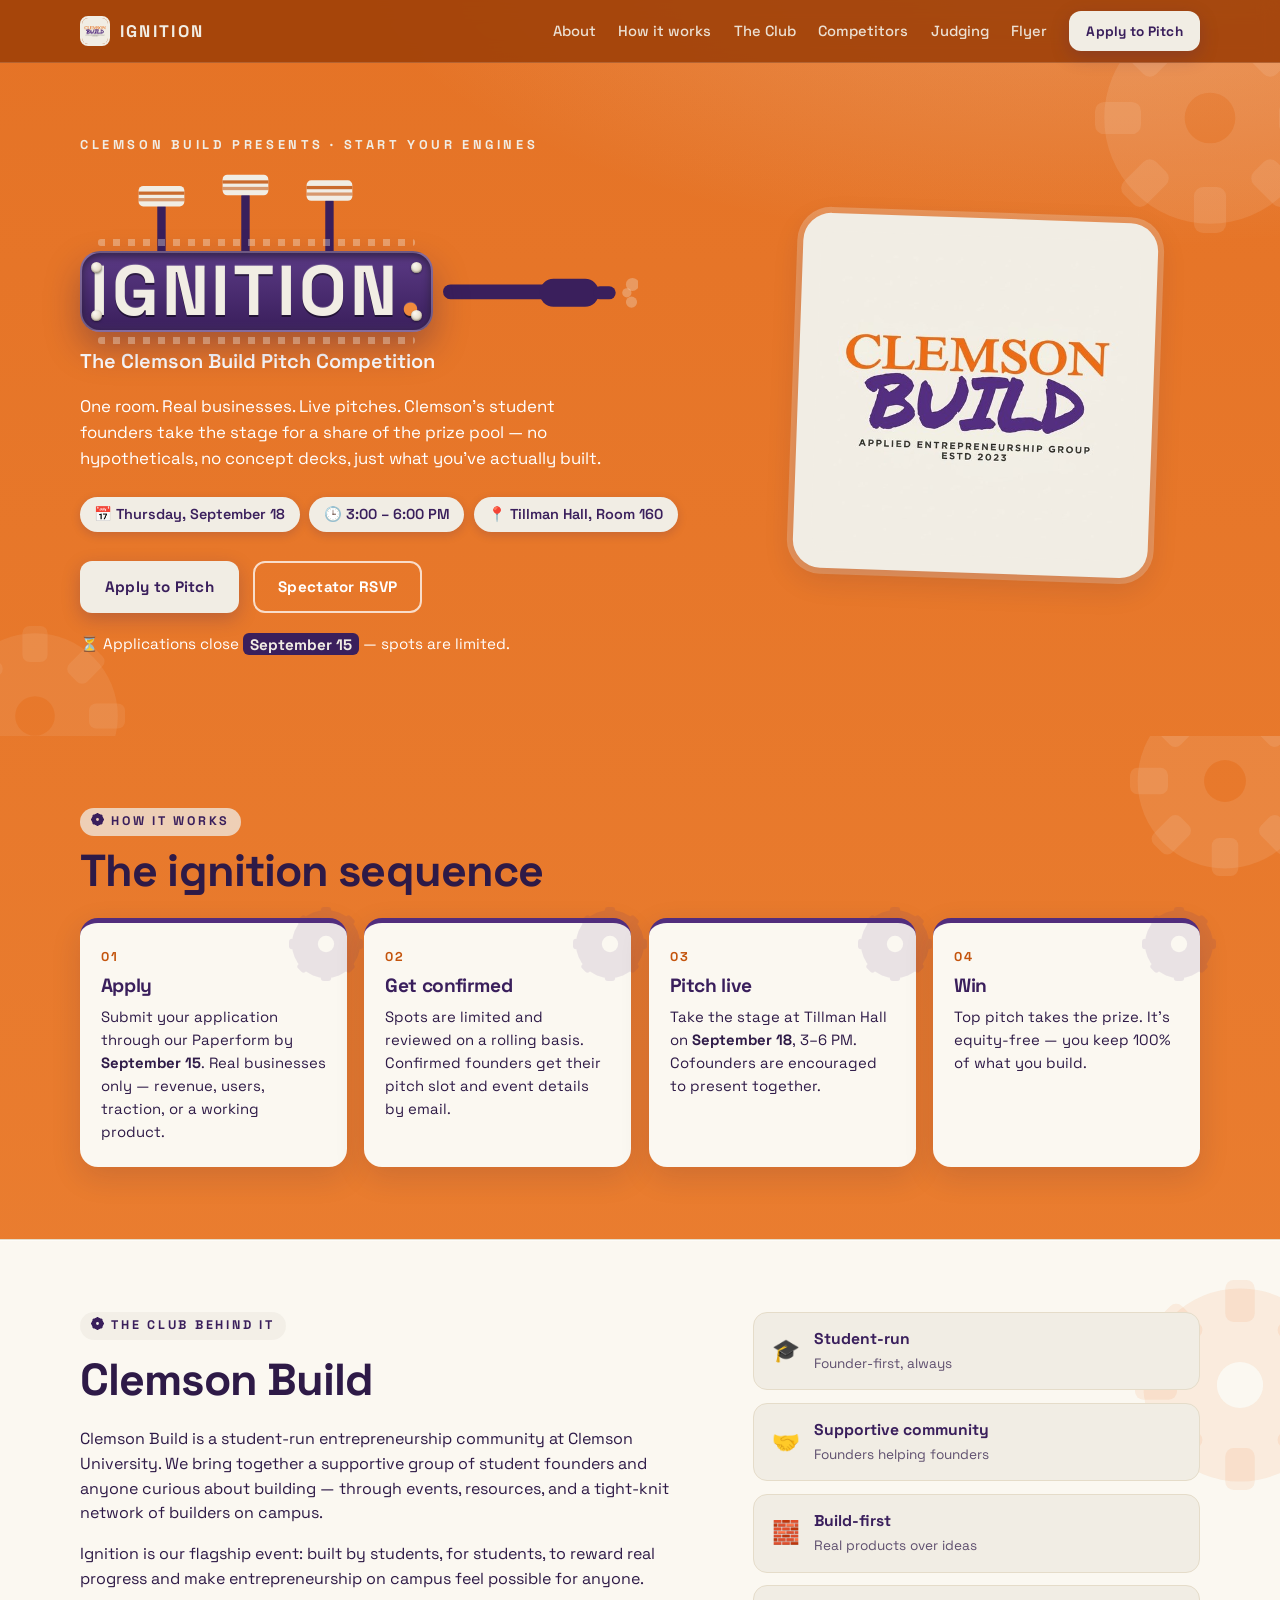
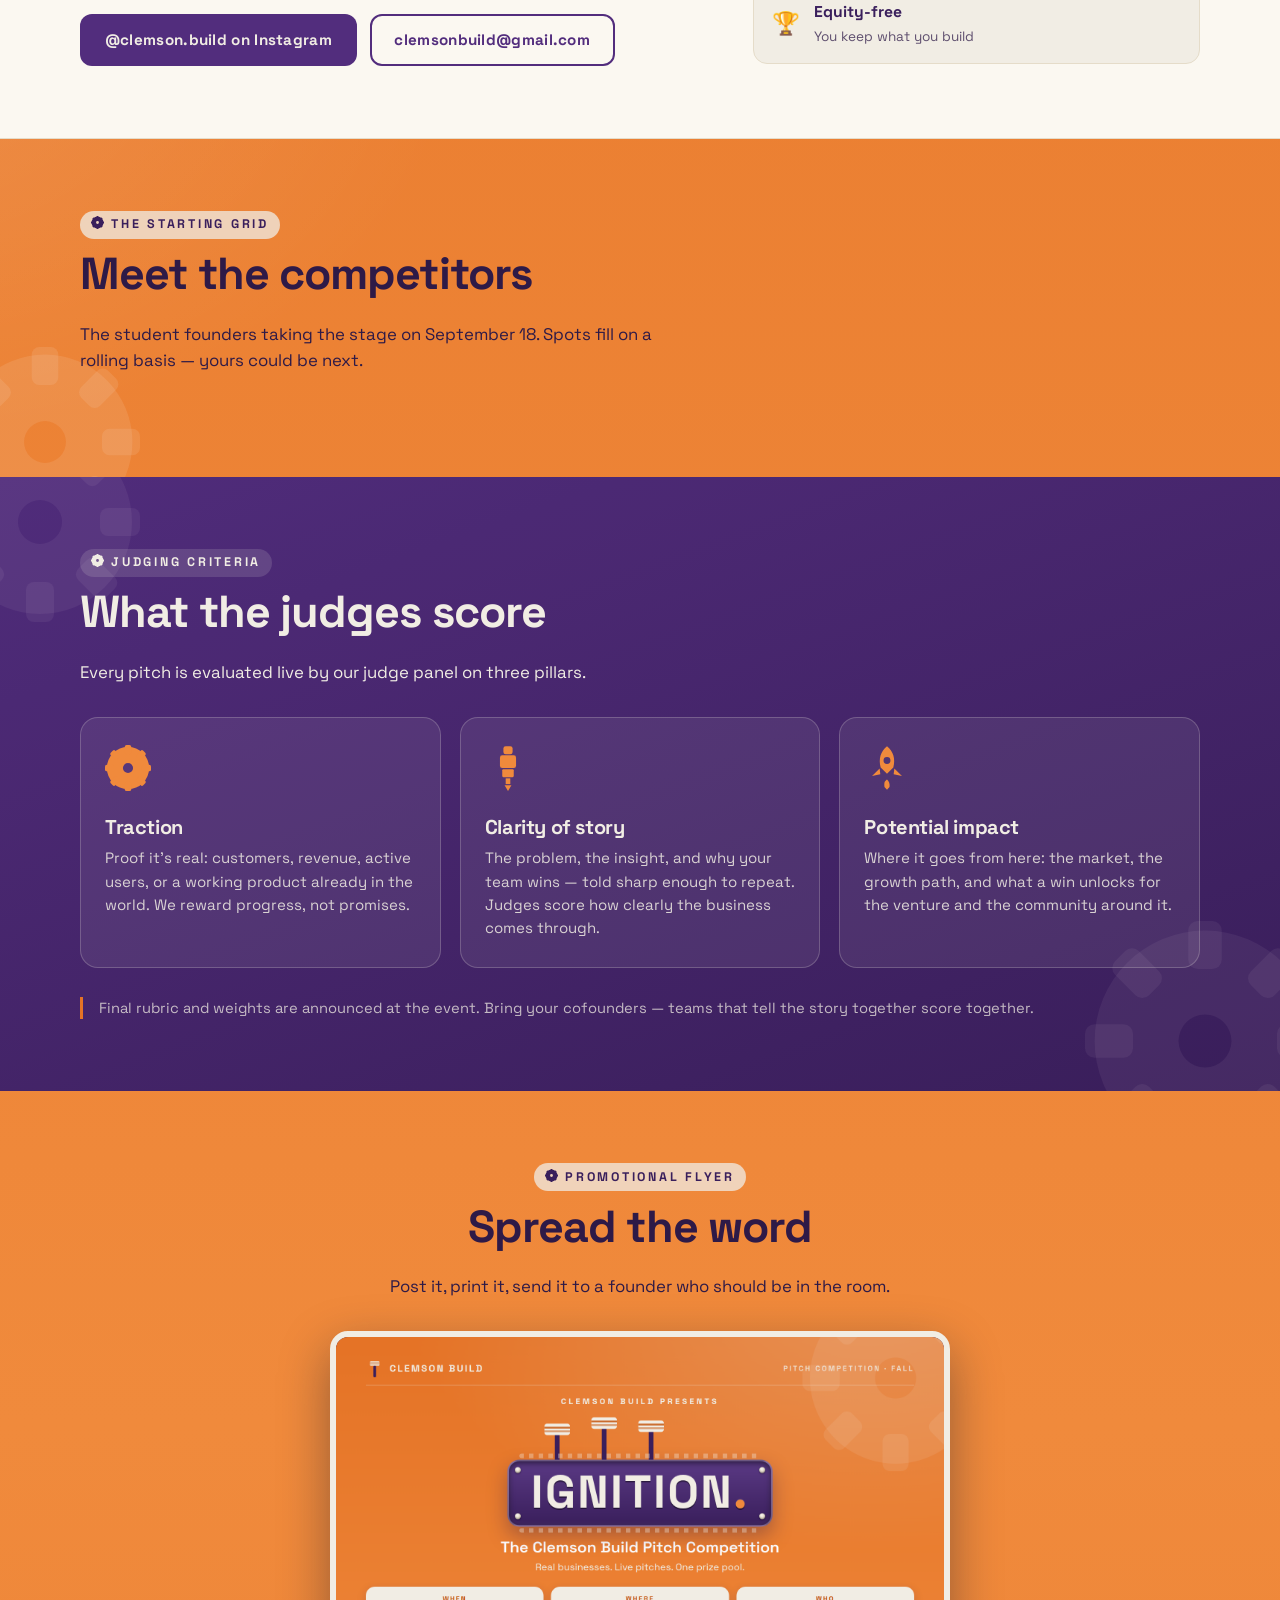
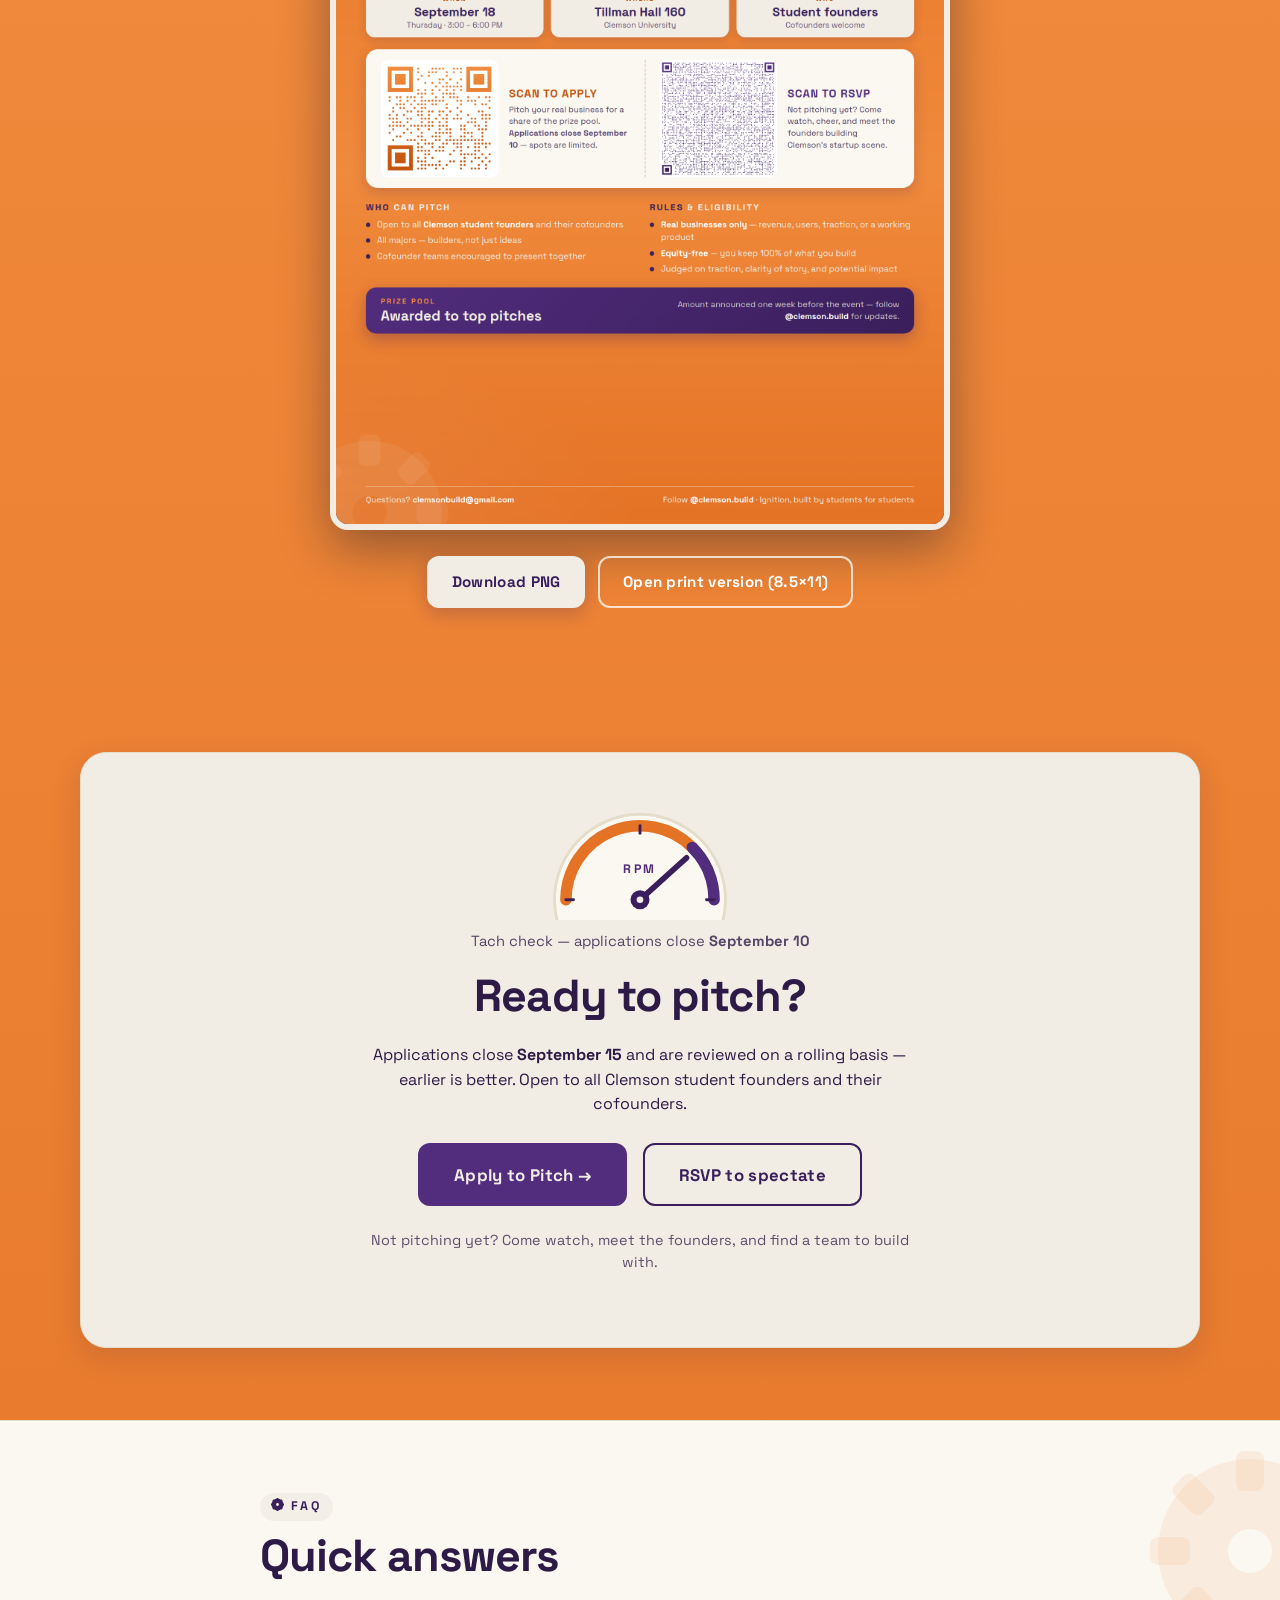
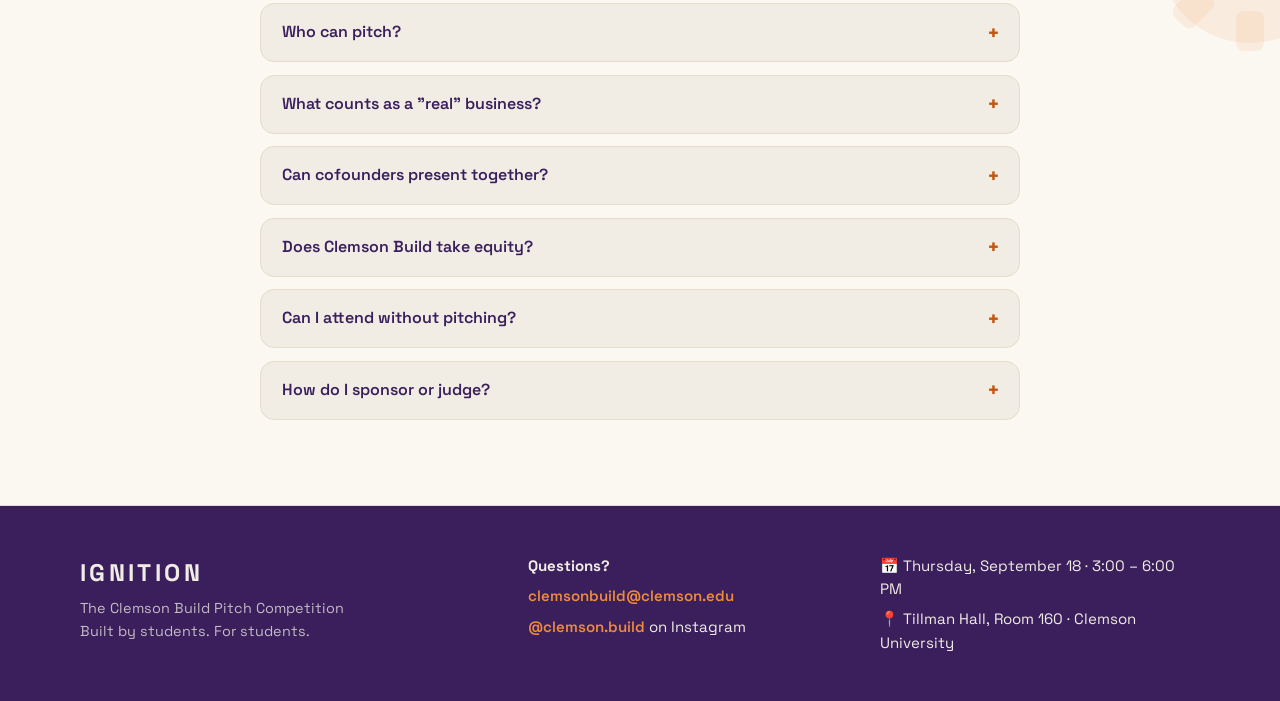
==== index.html @ 810cb6a9 "Remake flyer in Ignition theme with apply/RSVP QR codes flyer.html rebuilt: orange background with f" ====
<!DOCTYPE html>
<html lang="en">

	<head>
		<meta charset="UTF-8" />
		<meta name="viewport" content="width=device-width, initial-scale=1.0" />
		<title>Ignition — Clemson Build Pitch Competition</title>
		<meta name="description"
			content="Ignition is Clemson Build's live pitch competition. Real businesses, real founders, one room. Apply to pitch or RSVP to spectate." />
		<link rel="icon" type="image/png" href="assets/favicon.png" />
		<link rel="preconnect" href="https://fonts.googleapis.com" />
		<link rel="preconnect" href="https://fonts.gstatic.com" crossorigin />
		<link href="https://fonts.googleapis.com/css2?family=Space+Grotesk:wght@400;500;600;700&display=swap"
			rel="stylesheet" />
		<link rel="stylesheet" href="styles.css" />
	</head>

	<body>

<!-- ============ SVG symbol library (engine icons) ============ -->
<svg width="0" height="0" style="position:absolute" aria-hidden="true" focusable="false">
  <defs>
    <symbol id="gear" viewBox="0 0 100 100">
      <path fill="currentColor" fill-rule="nonzero" d="M50 4 A46 46 0 1 1 50 96 A46 46 0 1 1 50 4 Z M50 39 A11 11 0 1 0 50 61 A11 11 0 1 0 50 39 Z"/>
      <g fill="currentColor">
        <rect x="43" y="0" width="14" height="20" rx="4"/>
        <rect x="43" y="0" width="14" height="20" rx="4" transform="rotate(45 50 50)"/>
        <rect x="43" y="0" width="14" height="20" rx="4" transform="rotate(90 50 50)"/>
        <rect x="43" y="0" width="14" height="20" rx="4" transform="rotate(135 50 50)"/>
        <rect x="43" y="0" width="14" height="20" rx="4" transform="rotate(180 50 50)"/>
        <rect x="43" y="0" width="14" height="20" rx="4" transform="rotate(225 50 50)"/>
        <rect x="43" y="0" width="14" height="20" rx="4" transform="rotate(270 50 50)"/>
        <rect x="43" y="0" width="14" height="20" rx="4" transform="rotate(315 50 50)"/>
      </g>
    </symbol>
    <symbol id="spark" viewBox="0 0 40 40">
      <g fill="currentColor">
        <rect x="16" y="1" width="8" height="7" rx="2"/>
        <rect x="13" y="9" width="14" height="11" rx="2"/>
        <rect x="15" y="21" width="10" height="7" rx="1"/>
        <rect x="18" y="29" width="4" height="5"/>
        <path d="M17 35h6l-3 5z"/>
      </g>
    </symbol>
    <symbol id="rocket" viewBox="0 0 40 40">
      <path fill="currentColor" fill-rule="evenodd" d="M20 1c5.5 4.5 7.5 11 5.5 18.5L20 25l-5.5-5.5C12.5 12 14.5 5.5 20 1z M20 10.5a3 3 0 1 0 0 6 3 3 0 1 0 0-6z"/>
      <path fill="currentColor" d="M13.6 20.5 7 27l7.2-1.6zM26.4 20.5 33 27l-7.2-1.6z"/>
      <path fill="currentColor" d="M20 30c1.8 1.6 2.6 4 2.2 6.5L20 39l-2.2-2.5C17.4 31.6 18.2 31.6 20 30z"/>
    </symbol>
  </defs>
</svg>

		<!-- ================= HEADER / NAV ================= -->
		<header class="site-header">
			<nav class="nav container">
				<a class="brand" href="#top">
					<img src="assets/favicon.png" alt="" class="brand-mark" />
					<span>IGNITION</span>
				</a>
				<button class="nav-toggle" id="navToggle" aria-label="Toggle menu" aria-expanded="false">
					<span></span><span></span><span></span>
				</button>
				<ul class="nav-links" id="navLinks">
					<li><a href="#about">About</a></li>
					<li><a href="#how">How it works</a></li>
					<li><a href="#club">The Club</a></li>
					<li><a href="#competitors">Competitors</a></li>
					<li><a href="#judging">Judging</a></li>
					<li><a href="#flyer">Flyer</a></li>
					<li><a class="btn btn-primary btn-sm" data-apply href="https://zs7crkyp.paperform.co/">Apply to
							Pitch</a></li>
				</ul>
			</nav>
		</header>

		<main id="top">

			<!-- ================= HERO ================= -->
			<section class="hero">
				<div class="deco" aria-hidden="true">
  <svg class="gear g1" viewBox="0 0 100 100" aria-hidden="true" focusable="false"><use href="#gear"/></svg>
  <svg class="gear g2" viewBox="0 0 100 100" aria-hidden="true" focusable="false"><use href="#gear"/></svg>
</div>
				<div class="container hero-grid">
					<div class="hero-copy">
						<p class="eyebrow">Clemson Build presents · Start your engines</p>
<div class="engine-lockup">
  <svg class="pistons" viewBox="0 0 300 92" aria-hidden="true" focusable="false">
  <g><rect class="rod" x="56" y="36" width="9" height="56" rx="3"/><rect class="head" x="36" y="16" width="49" height="22" rx="5"/><rect class="ring" x="36" y="22" width="49" height="3.5"/><rect class="ring r2" x="36" y="29" width="49" height="3.5"/></g>
  <g><rect class="rod" x="146" y="24" width="9" height="68" rx="3"/><rect class="head" x="126" y="4" width="49" height="22" rx="5"/><rect class="ring" x="126" y="10" width="49" height="3.5"/><rect class="ring r2" x="126" y="17" width="49" height="3.5"/></g>
  <g><rect class="rod" x="236" y="30" width="9" height="62" rx="3"/><rect class="head" x="216" y="10" width="49" height="22" rx="5"/><rect class="ring" x="216" y="16" width="49" height="3.5"/><rect class="ring r2" x="216" y="23" width="49" height="3.5"/></g>
</svg>
  <div class="engine-plate">
    <span class="bolt b1"></span><span class="bolt b2"></span><span class="bolt b3"></span><span class="bolt b4"></span>
    <h1>IGNITION<span class="dot">.</span></h1>
  </div>
  <svg class="exhaust" viewBox="0 0 210 64" aria-hidden="true" focusable="false">
  <rect class="pipe" x="0" y="22" width="118" height="16" rx="8"/>
  <rect class="pipe" x="104" y="16" width="64" height="30" rx="15"/>
  <rect class="pipe" x="162" y="24" width="24" height="14" rx="7"/>
  <circle class="puff p1" cx="198" cy="31" r="5"/>
  <circle class="puff p2" cx="204" cy="22" r="7"/>
  <circle class="puff p3" cx="203" cy="41" r="6"/>
</svg>
</div>
						<p class="hero-tag">The Clemson Build Pitch Competition</p>
						<p class="hero-sub">
							One room. Real businesses. Live pitches. Clemson's student founders
							take the stage for a share of the prize pool — no hypotheticals, no
							concept decks, just what you've actually built.
						</p>
						<div class="hero-meta">
							<span class="chip">📅 Thursday, September 18</span>
							<span class="chip">🕒 3:00 – 6:00 PM</span>
							<span class="chip">📍 Tillman Hall, Room 160</span>
						</div>
						<div class="hero-ctas">
							<a class="btn btn-primary" data-apply href="https://zs7crkyp.paperform.co/">Apply to
								Pitch</a>
							<a class="btn btn-ghost" data-rsvp href="https://zs7crkyp.paperform.co/">Spectator RSVP</a>
						</div>
						<p class="hero-deadline">⏳ Applications close <strong>September 15</strong> — spots are limited.
						</p>
					</div>
					<div class="hero-art">
						<div class="logo-card">
							<img src="assets/logo-web.jpg" alt="Ignition — Clemson Build Pitch Competition logo" />
						</div>
					</div>
				</div>
			</section>

			<!-- ================= HOW IT WORKS ================= -->
			<section class="section" id="how">
				<div class="deco" aria-hidden="true">
				  <svg class="gear g1" viewBox="0 0 100 100" aria-hidden="true" focusable="false"><use href="#gear"/></svg>
				</div>
				<div class="container">
					<p class="section-eyebrow"><svg class="eg" viewBox="0 0 100 100" aria-hidden="true" focusable="false"><use href="#gear"/></svg>How it works</p>
					<h2>The ignition sequence</h2>
					<div class="steps">
						<article class="step-card">
							<svg class="step-gear" viewBox="0 0 100 100" aria-hidden="true" focusable="false"><use href="#gear"/></svg>
							<div class="step-num">01</div>
							<h3>Apply</h3>
							<p>Submit your application through our Paperform by <strong>September 15</strong>. Real
								businesses only — revenue, users, traction, or a working product.</p>
						</article>
						<article class="step-card">
							<svg class="step-gear" viewBox="0 0 100 100" aria-hidden="true" focusable="false"><use href="#gear"/></svg>
							<div class="step-num">02</div>
							<h3>Get confirmed</h3>
							<p>Spots are limited and reviewed on a rolling basis. Confirmed founders get their pitch
								slot and event details by email.</p>
						</article>
						<article class="step-card">
							<svg class="step-gear" viewBox="0 0 100 100" aria-hidden="true" focusable="false"><use href="#gear"/></svg>
							<div class="step-num">03</div>
							<h3>Pitch live</h3>
							<p>Take the stage at Tillman Hall on <strong>September 18</strong>, 3–6 PM. Cofounders are
								encouraged to present together.</p>
						</article>
						<article class="step-card">
							<svg class="step-gear" viewBox="0 0 100 100" aria-hidden="true" focusable="false"><use href="#gear"/></svg>
							<div class="step-num">04</div>
							<h3>Win</h3>
							<p>Top pitch takes the prize. It's equity-free — you keep 100% of what you
								build.</p>
						</article>
					</div>
				</div>
			</section>

			<!-- ================= ABOUT THE CLUB ================= -->
			<section class="section section-card" id="club">
				<div class="deco" aria-hidden="true">
				  <svg class="gear g1" viewBox="0 0 100 100" aria-hidden="true" focusable="false"><use href="#gear"/></svg>
				</div>
				<div class="container club-grid">
					<div>
						<p class="section-eyebrow"><svg class="eg" viewBox="0 0 100 100" aria-hidden="true" focusable="false"><use href="#gear"/></svg>The club behind it</p>
						<h2>Clemson Build</h2>
						<p>
							Clemson Build is a student-run entrepreneurship community at Clemson
							University. We bring together a supportive group of student founders
							and anyone curious about building — through events, resources, and a
							tight-knit network of builders on campus.
						</p>
						<p>
							Ignition is our flagship event: built by students, for students, to
							reward real progress and make entrepreneurship on campus feel
							possible for anyone.
						</p>
						<div class="club-links">
							<a class="btn btn-dark" href="https://instagram.com/clemson.build" target="_blank"
								rel="noopener">@clemson.build on Instagram</a>
							<a class="btn btn-outline" href="mailto:clemsonbuild@gmail.com">clemsonbuild@gmail.com</a>
						</div>
					</div>
					<aside class="club-facts">
						<div class="fact"><span>🎓</span>
							<div><strong>Student-run</strong><span>Founder-first, always</span></div>
						</div>
						<div class="fact"><span>🤝</span>
							<div><strong>Supportive community</strong><span>Founders helping founders</span></div>
						</div>
						<div class="fact"><span>🧱</span>
							<div><strong>Build-first</strong><span>Real products over ideas</span></div>
						</div>
						<div class="fact"><span>🏆</span>
							<div><strong>Equity-free</strong><span>You keep what you build</span></div>
						</div>
					</aside>
				</div>
			</section>

			<!-- ================= COMPETITORS ================= -->
			<section class="section" id="competitors">
				<div class="deco" aria-hidden="true">
				  <svg class="gear g1" viewBox="0 0 100 100" aria-hidden="true" focusable="false"><use href="#gear"/></svg>
				</div>
				<div class="container">
					<p class="section-eyebrow"><svg class="eg" viewBox="0 0 100 100" aria-hidden="true" focusable="false"><use href="#gear"/></svg>The starting grid</p>
					<h2>Meet the competitors</h2>
					<p class="section-sub">The student founders taking the stage on September 18. Spots fill on a
						rolling basis — yours could be next.</p>
					<!-- Cards are rendered from the COMPETITORS array in script.js -->
					<div class="team-grid" id="teamGrid" aria-live="polite"></div>
				</div>
			</section>

			<!-- ================= JUDGING ================= -->
			<section class="section section-dark" id="judging">
				<div class="deco" aria-hidden="true">
				  <svg class="gear g1" viewBox="0 0 100 100" aria-hidden="true" focusable="false"><use href="#gear"/></svg>
				  <svg class="gear g2" viewBox="0 0 100 100" aria-hidden="true" focusable="false"><use href="#gear"/></svg>
				</div>
				<div class="container">
					<p class="section-eyebrow light"><svg class="eg" viewBox="0 0 100 100" aria-hidden="true" focusable="false"><use href="#gear"/></svg>Judging criteria</p>
					<h2>What the judges score</h2>
					<p class="section-sub light">Every pitch is evaluated live by our judge panel on three pillars.</p>
					<div class="criteria">
						<article class="criterion">
							<div class="crit-icon"><svg class="crit-svg spin-slow" viewBox="0 0 100 100" aria-hidden="true" focusable="false"><use href="#gear"/></svg></div>
							<h3>Traction</h3>
							<p>Proof it's real: customers, revenue, active users, or a working product already in the
								world. We reward progress, not promises.</p>
						</article>
						<article class="criterion">
							<div class="crit-icon"><svg class="crit-svg" viewBox="0 0 40 40" aria-hidden="true" focusable="false"><use href="#spark"/></svg></div>
							<h3>Clarity of story</h3>
							<p>The problem, the insight, and why your team wins — told sharp enough to repeat. Judges
								score how clearly the business comes through.</p>
						</article>
						<article class="criterion">
							<div class="crit-icon"><svg class="crit-svg" viewBox="0 0 40 40" aria-hidden="true" focusable="false"><use href="#rocket"/></svg></div>
							<h3>Potential impact</h3>
							<p>Where it goes from here: the market, the growth path, and what a win unlocks for the
								venture and the community around it.</p>
						</article>
					</div>
					<p class="criteria-note">Final rubric and weights are announced at the event. Bring your cofounders
						— teams that tell the story together score together.</p>
				</div>
			</section>

			<!-- ================= FLYER ================= -->
			<section class="section" id="flyer">
				<div class="container flyer-wrap">
					<p class="section-eyebrow"><svg class="eg" viewBox="0 0 100 100" aria-hidden="true" focusable="false"><use href="#gear"/></svg>Promotional flyer</p>
					<h2>Spread the word</h2>
					<p class="section-sub">Post it, print it, send it to a founder who should be in the room.</p>
					<div class="flyer-frame">
						<img src="flyer/flyer-print.png" alt="Ignition flyer — Clemson Build Pitch Competition, with application and RSVP QR codes" loading="lazy" />
					</div>
					<div class="flyer-actions">
						<a class="btn btn-primary" href="flyer/flyer-print.png" download="ignition-pitch-competition-flyer.png">Download PNG</a>
						<a class="btn btn-ghost" href="flyer/flyer.html" target="_blank" rel="noopener">Open print
							version (8.5×11)</a>
					</div>
				</div>
			</section>

			<!-- ================= APPLY ================= -->
			<section class="section" id="apply">
				<div class="container">
					<div class="apply-card">
						<svg class="gauge" viewBox="0 0 200 126" role="img" aria-label="Tachometer reading high — applications close September 10">
						  <circle class="g-face" cx="100" cy="104" r="90"/>
						  <path class="g-track" d="M22 104 A78 78 0 0 1 178 104"/>
						  <path class="g-arc" d="M22 104 A78 78 0 0 1 155 48.8"/>
						  <path class="g-hot" d="M155 48.8 A78 78 0 0 1 178 104"/>
						  <line class="g-tick" x1="30" y1="104" x2="22" y2="104"/>
						  <line class="g-tick" x1="100" y1="34" x2="100" y2="26"/>
						  <line class="g-tick" x1="170" y1="104" x2="178" y2="104"/>
						  <text class="g-label" x="100" y="76">RPM</text>
						  <line class="g-needle" x1="100" y1="104" x2="149" y2="59.8"/>
						  <circle class="g-cap" cx="100" cy="104" r="10"/>
						  <circle class="g-cap-dot" cx="100" cy="104" r="3.5"/>
						</svg>
						<p class="gauge-caption">Tach check — applications close <strong>September 10</strong></p>
						<h2>Ready to pitch?</h2>
						<p>
							Applications close <strong>September 15</strong> and are reviewed on a
							rolling basis — earlier is better. Open to all Clemson student
							founders and their cofounders.
						</p>
						<div class="apply-ctas">
							<a class="btn btn-dark btn-lg" data-apply href="#top">Apply to Pitch →</a>
							<a class="btn btn-outline-dark btn-lg" data-rsvp href="#top">RSVP to spectate</a>
						</div>
						<p class="apply-note">Not pitching yet? Come watch, meet the founders, and find a team to build
							with.</p>
					</div>
				</div>
			</section>

			<!-- ================= FAQ ================= -->
			<section class="section section-card" id="faq">
				<div class="deco" aria-hidden="true">
				  <svg class="gear g1" viewBox="0 0 100 100" aria-hidden="true" focusable="false"><use href="#gear"/></svg>
				</div>
				<div class="container container-narrow">
					<p class="section-eyebrow"><svg class="eg" viewBox="0 0 100 100" aria-hidden="true" focusable="false"><use href="#gear"/></svg>FAQ</p>
					<h2>Quick answers</h2>
					<details>
						<summary>Who can pitch?</summary>
						<p>Any currently enrolled Clemson University student founder and their cofounders. All majors
							welcome — builders, not just ideas.</p>
					</details>
					<details>
						<summary>What counts as a "real" business?</summary>
						<p>A venture with demonstrable traction — customers, revenue, a working product, or an active
							user base. Concept-only ideas and hypothetical ventures aren't eligible.</p>
					</details>
					<details>
						<summary>Can cofounders present together?</summary>
						<p>Yes — cofounder teams are strongly encouraged to pitch together.</p>
					</details>
					<details>
						<summary>Does Clemson Build take equity?</summary>
						<p>No. The competition is equity-free. You keep 100% of what you build.</p>
					</details>
					<details>
						<summary>Can I attend without pitching?</summary>
						<p>Absolutely. Spectators are welcome — RSVP to reserve a seat, watch the pitches, and meet the
							founders shaping Clemson's startup scene.</p>
					</details>
					<details>
						<summary>How do I sponsor or judge?</summary>
						<p>Email <a href="mailto:clemsonbuild@clemson.edu">clemsonbuild@clemson.edu</a> — we'd love to
							talk.
						</p>
					</details>
				</div>
			</section>

		</main>

		<!-- ================= FOOTER ================= -->
		<footer class="site-footer">
			<div class="container footer-grid">
				<div>
					<p class="footer-brand">IGNITION<span class="dot">.</span></p>
					<p class="footer-sub">The Clemson Build Pitch Competition<br />Built by students. For students.</p>
				</div>
				<div class="footer-contact">
					<p><strong>Questions?</strong></p>
					<p><a href="mailto:clemsonbuild@clemson.edu">clemsonbuild@clemson.edu</a></p>
					<p><a href="https://instagram.com/clemson.build" target="_blank" rel="noopener">@clemson.build</a>
						on Instagram</p>
				</div>
				<div class="footer-when">
					<p>📅 Thursday, September 18 · 3:00 – 6:00 PM</p>
					<p>📍 Tillman Hall, Room 160 · Clemson University</p>
				</div>
			</div>
		</footer>

		<script src="script.js"></script>
	</body>
</html>
---- styles.css ----
/* ============================================================
   IGNITION — Clemson Build Pitch Competition
   Palette drawn from buildlogo.jpeg:
   orange #E57326 (main bg) · beige #F1EDE4 (accent) · purple #522D7D (ink)
   ============================================================ */

:root {
  --orange:        #E57326;
  --orange-bright: #F08A3C;
  --orange-deep:   #C4550E;
  --orange-dark:   #9C3F07;
  --beige:         #F1EDE4;
  --cream:         #FBF8F1;
  --sand:          #E5DCC9;
  --purple:        #522D7D;
  --purple-deep:   #3A1F5C;
  --ink:           #2E1A47;
  --white:         #FFFFFF;

  --radius: 18px;
  --shadow: 0 10px 30px rgba(46, 26, 71, 0.14);
  --font: 'Space Grotesk', 'Helvetica Neue', Arial, sans-serif;
}

* { box-sizing: border-box; margin: 0; padding: 0; }
html { scroll-behavior: smooth; }

body {
  font-family: var(--font);
  color: var(--ink);
  background:
    radial-gradient(1100px 500px at 85% -100px, rgba(241, 237, 228, 0.28), transparent 70%),
    radial-gradient(900px 600px at -10% 30%, rgba(255, 255, 255, 0.10), transparent 65%),
    linear-gradient(180deg, var(--orange) 0%, var(--orange-bright) 55%, var(--orange) 100%);
  line-height: 1.55;
  -webkit-font-smoothing: antialiased;
}

img { max-width: 100%; display: block; }
a { color: inherit; }

.container { width: min(1120px, 92%); margin-inline: auto; }
.container-narrow { width: min(760px, 92%); }

h1, h2, h3 { line-height: 1.08; letter-spacing: -0.02em; }
h2 { font-size: clamp(1.9rem, 4vw, 2.8rem); margin-bottom: 0.5em; }

.section { padding: 4.5rem 0; }
.section-card {
  background: var(--cream);
  border-block: 1px solid var(--sand);
  box-shadow: inset 0 1px 0 rgba(255,255,255,0.6);
}
.section-dark {
  background: linear-gradient(160deg, var(--purple) 0%, var(--purple-deep) 100%);
  color: var(--beige);
  box-shadow: inset 0 0 0 100vmax rgba(0,0,0,0.02);
}

.section-eyebrow {
  text-transform: uppercase;
  letter-spacing: 0.22em;
  font-size: 0.78rem;
  font-weight: 700;
  color: var(--purple-deep);
  background: rgba(241, 237, 228, 0.75);
  display: inline-block;
  padding: 0.35em 0.9em;
  border-radius: 999px;
  margin-bottom: 0.9em;
}
.section-dark .section-eyebrow { background: rgba(241,237,228,0.14); color: var(--beige); }
.section-sub { max-width: 620px; font-size: 1.05rem; margin-bottom: 2rem; }
.section-dark .section-sub, .section-eyebrow.light { color: var(--beige); }

/* ---------------- Buttons ---------------- */
.btn {
  display: inline-block;
  font-family: var(--font);
  font-weight: 700;
  text-decoration: none;
  text-align: center;
  border-radius: 12px;
  padding: 0.8em 1.5em;
  font-size: 0.95rem;
  letter-spacing: 0.02em;
  transition: transform 0.15s ease, box-shadow 0.15s ease, background 0.15s ease;
  cursor: pointer;
  border: 2px solid transparent;
}
.btn:hover { transform: translateY(-2px); }
.btn-primary { background: var(--beige); color: var(--purple-deep); box-shadow: 0 6px 18px rgba(58,31,92,0.25); }
.btn-primary:hover { background: var(--white); }
.btn-ghost { border-color: rgba(255,255,255,0.75); color: var(--white); }
.btn-ghost:hover { background: rgba(255,255,255,0.12); }
.btn-dark { background: var(--purple); color: var(--beige); }
.btn-dark:hover { background: var(--purple-deep); }
.btn-outline { border-color: var(--purple); color: var(--purple); }
.btn-outline:hover { background: rgba(82,45,125,0.08); }
.btn-outline-dark { border-color: var(--purple-deep); color: var(--purple-deep); }
.btn-outline-dark:hover { background: rgba(82,45,125,0.08); }
.btn-sm { padding: 0.55em 1.1em; font-size: 0.85rem; }
.btn-lg { padding: 1em 2em; font-size: 1.05rem; }

/* ---------------- Header ---------------- */
.site-header {
  position: sticky;
  top: 0;
  z-index: 50;
  background: rgba(158, 63, 7, 0.88);
  backdrop-filter: blur(10px);
  border-bottom: 1px solid rgba(241, 237, 228, 0.18);
}
.nav { display: flex; align-items: center; justify-content: space-between; padding: 0.7rem 0; }
.brand {
  display: flex; align-items: center; gap: 0.6rem;
  color: var(--beige); font-weight: 700; letter-spacing: 0.14em;
  text-decoration: none; font-size: 1.05rem;
}
.brand-mark { width: 30px; height: 30px; border-radius: 8px; border: 2px solid var(--beige); }
.nav-links { display: flex; align-items: center; gap: 1.4rem; list-style: none; }
.nav-links a:not(.btn) {
  color: var(--beige); text-decoration: none; font-weight: 500; font-size: 0.92rem;
  opacity: 0.92;
}
.nav-links a:not(.btn):hover { opacity: 1; text-decoration: underline; text-underline-offset: 4px; }

.nav-toggle { display: none; background: none; border: 0; cursor: pointer; padding: 6px; }
.nav-toggle span { display: block; width: 24px; height: 2.5px; background: var(--beige); margin: 5px 0; border-radius: 2px; }

/* ---------------- Hero ---------------- */
.hero { padding: 4.5rem 0 5rem; }
.hero-grid {
  display: grid;
  grid-template-columns: 1.25fr 0.9fr;
  gap: 3rem;
  align-items: center;
}
.eyebrow {
  text-transform: uppercase; letter-spacing: 0.28em;
  font-size: 0.8rem; font-weight: 700; color: var(--beige);
  margin-bottom: 1rem;
}
.hero h1 {
  font-size: clamp(3.4rem, 9vw, 6.2rem);
  font-weight: 700;
  color: var(--beige);
  text-shadow: 0 3px 0 rgba(58, 31, 92, 0.18);
}
.dot { color: var(--purple-deep); }
.hero-tag {
  font-size: 1.25rem; font-weight: 600; color: var(--white);
  margin: 0.4rem 0 1rem;
}
.hero-sub { color: var(--white); max-width: 34rem; font-size: 1.05rem; }
.hero-meta { display: flex; flex-wrap: wrap; gap: 0.6rem; margin: 1.6rem 0 1.8rem; }
.chip {
  background: var(--beige);
  color: var(--purple-deep);
  font-weight: 600;
  font-size: 0.9rem;
  padding: 0.45em 1em;
  border-radius: 999px;
  box-shadow: 0 3px 10px rgba(58,31,92,0.18);
}
.hero-ctas { display: flex; flex-wrap: wrap; gap: 0.9rem; }
.hero-deadline { margin-top: 1.2rem; color: var(--white); font-size: 0.95rem; }
.hero-deadline strong { background: var(--purple-deep); color: var(--beige); padding: 0.1em 0.45em; border-radius: 6px; }

.hero-art { display: flex; justify-content: center; }
.logo-card {
  background: var(--beige);
  padding: 1.1rem;
  border-radius: 28px;
  box-shadow: var(--shadow), 0 0 0 6px rgba(241,237,228,0.25);
  transform: rotate(2deg);
  transition: transform 0.25s ease;
}
.logo-card:hover { transform: rotate(0deg) scale(1.02); }
.logo-card img { border-radius: 18px; width: min(320px, 60vw); height: auto; }

/* ---------------- How it works ---------------- */
.steps { display: grid; grid-template-columns: repeat(4, 1fr); gap: 1.1rem; }
.step-card {
  background: var(--cream);
  border-radius: var(--radius);
  padding: 1.5rem 1.3rem;
  box-shadow: var(--shadow);
  border-top: 5px solid var(--purple);
}
.step-num {
  font-size: 0.8rem; font-weight: 700; letter-spacing: 0.15em;
  color: var(--orange-deep);
  margin-bottom: 0.6rem;
}
.step-card h3 { font-size: 1.2rem; margin-bottom: 0.5rem; color: var(--purple-deep); }
.step-card p { font-size: 0.93rem; }

/* ---------------- Club ---------------- */
.club-grid { display: grid; grid-template-columns: 1.4fr 1fr; gap: 3rem; align-items: start; }
.club-grid p { margin-bottom: 1rem; max-width: 40rem; }
.club-links { display: flex; flex-wrap: wrap; gap: 0.8rem; margin-top: 1.4rem; }
.club-facts { display: grid; gap: 0.8rem; }
.fact {
  display: flex; align-items: center; gap: 0.9rem;
  background: var(--beige);
  border: 1px solid var(--sand);
  border-radius: 14px;
  padding: 0.85rem 1.1rem;
}
.fact span:first-child { font-size: 1.4rem; }
.fact strong { display: block; font-size: 0.98rem; color: var(--purple-deep); }
.fact div span:last-child { font-size: 0.85rem; color: var(--ink); opacity: 0.75; }

/* ---------------- Competitors ---------------- */
.team-grid { display: grid; grid-template-columns: repeat(3, 1fr); gap: 1.2rem; }
.team-card {
  background: var(--cream);
  border-radius: var(--radius);
  padding: 1.6rem 1.4rem;
  box-shadow: var(--shadow);
  border: 1px solid var(--sand);
  display: flex; flex-direction: column; gap: 0.7rem;
}
.team-card.open-slot {
  background: transparent;
  border: 2px dashed rgba(241, 237, 228, 0.8);
  box-shadow: none;
  color: var(--beige);
  justify-content: center; align-items: flex-start;
}
.team-badge {
  align-self: flex-start;
  font-size: 0.72rem; font-weight: 700; letter-spacing: 0.12em;
  text-transform: uppercase;
  background: var(--purple); color: var(--beige);
  padding: 0.3em 0.8em; border-radius: 999px;
}
.open-slot .team-badge { background: var(--beige); color: var(--purple-deep); }
.team-card h3 { font-size: 1.25rem; color: var(--purple-deep); }
.open-slot h3 { color: var(--beige); }
.team-card .tagline { font-size: 0.95rem; }
.team-card .members { font-size: 0.85rem; opacity: 0.75; }
.team-card.open-slot .tagline, .team-card.open-slot .members { color: var(--beige); }

/* ---------------- Judging ---------------- */
.criteria { display: grid; grid-template-columns: repeat(3, 1fr); gap: 1.2rem; }
.criterion {
  background: rgba(241, 237, 228, 0.08);
  border: 1px solid rgba(241, 237, 228, 0.22);
  border-radius: var(--radius);
  padding: 1.7rem 1.5rem;
}
.crit-icon { font-size: 1.8rem; margin-bottom: 0.8rem; }
.criterion h3 { color: var(--beige); margin-bottom: 0.5rem; font-size: 1.25rem; }
.criterion p { font-size: 0.94rem; color: rgba(241, 237, 228, 0.85); }
.criteria-note {
  margin-top: 1.8rem; font-size: 0.92rem; color: rgba(241, 237, 228, 0.75);
  border-left: 3px solid var(--orange);
  padding-left: 1rem;
}

/* ---------------- Flyer ---------------- */
.flyer-wrap { text-align: center; }
.flyer-wrap .section-sub { margin-inline: auto; }
.flyer-frame {
  max-width: 620px;
  margin: 0 auto 1.6rem;
  border-radius: var(--radius);
  overflow: hidden;
  box-shadow: 0 18px 50px rgba(11, 19, 43, 0.4);
  border: 6px solid var(--beige);
  background: var(--purple-deep);
}
.flyer-actions { display: flex; justify-content: center; flex-wrap: wrap; gap: 0.8rem; }

/* ---------------- Apply ---------------- */
.apply-card {
  background: var(--beige);
  border-radius: 26px;
  padding: 3rem 2.5rem;
  text-align: center;
  box-shadow: var(--shadow);
  border: 1px solid var(--sand);
}
.apply-card p { max-width: 36rem; margin: 0 auto 1.6rem; }
.apply-ctas { display: flex; justify-content: center; flex-wrap: wrap; gap: 1rem; }
.apply-note { font-size: 0.9rem !important; opacity: 0.75; margin-top: 1.4rem !important; }

/* ---------------- FAQ ---------------- */
details {
  background: var(--beige);
  border: 1px solid var(--sand);
  border-radius: 14px;
  margin-bottom: 0.8rem;
  overflow: hidden;
}
summary {
  cursor: pointer;
  font-weight: 600;
  padding: 1rem 1.3rem;
  color: var(--purple-deep);
  list-style: none;
  position: relative;
}
summary::-webkit-details-marker { display: none; }
summary::after {
  content: "+";
  position: absolute; right: 1.2rem; top: 50%;
  transform: translateY(-50%);
  font-size: 1.3rem; font-weight: 700; color: var(--orange-deep);
}
details[open] summary::after { content: "–"; }
details p { padding: 0 1.3rem 1.1rem; }

/* ---------------- Footer ---------------- */
.site-footer {
  background: var(--purple-deep);
  color: var(--beige);
  padding: 3rem 0 2.5rem;
}
.footer-grid {
  display: grid;
  grid-template-columns: 1.3fr 1fr 1fr;
  gap: 2rem;
  align-items: start;
}
.footer-brand { font-size: 1.5rem; font-weight: 700; letter-spacing: 0.14em; }
.footer-sub { font-size: 0.9rem; color: rgba(241,237,228,0.75); margin-top: 0.4rem; }
.footer-contact p, .footer-when p { margin-bottom: 0.45rem; font-size: 0.94rem; }
.footer-contact a { color: var(--orange-bright); text-decoration: none; font-weight: 600; }
.footer-contact a:hover { text-decoration: underline; }

/* ---------------- Responsive ---------------- */
@media (max-width: 900px) {
  .hero-grid { grid-template-columns: 1fr; text-align: left; }
  .hero-art { order: -1; justify-content: flex-start; }
  .logo-card img { width: min(200px, 45vw); }
  .steps { grid-template-columns: repeat(2, 1fr); }
  .team-grid { grid-template-columns: repeat(2, 1fr); }
  .criteria { grid-template-columns: 1fr; }
  .club-grid { grid-template-columns: 1fr; gap: 1.5rem; }
  .footer-grid { grid-template-columns: 1fr; gap: 1.4rem; }

  .nav-toggle { display: block; }
  .nav-links {
    display: none;
    position: absolute;
    top: 100%; left: 0; right: 0;
    background: var(--orange-dark);
    flex-direction: column;
    align-items: flex-start;
    gap: 0;
    padding: 0.5rem 4%;
    border-bottom: 1px solid rgba(241,237,228,0.2);
  }
  .nav-links.open { display: flex; }
  .nav-links li { width: 100%; }
  .nav-links a:not(.btn) { display: block; padding: 0.75rem 0; }
  .nav-links .btn { margin: 0.6rem 0 0.9rem; }
}
@media (max-width: 560px) {
  .steps, .team-grid { grid-template-columns: 1fr; }
  .section { padding: 3.2rem 0; }
}

/* ============================================================
   ENGINE THEME — pistons, plate, gears, exhaust, tachometer
   ============================================================ */

/* Sections host decorative gears */
.hero, .section { position: relative; overflow: hidden; }
.hero > .container, .section > .container { position: relative; z-index: 1; }

.deco { position: absolute; inset: 0; pointer-events: none; z-index: 0; }
.gear {
  position: absolute;
  color: rgba(241, 237, 228, 0.11);
  animation: spin 30s linear infinite;
}
@keyframes spin { to { transform: rotate(360deg); } }

.hero .g1 { top: -60px; right: -45px; width: 230px; height: 230px; }
.hero .g2 { bottom: -70px; left: -55px; width: 180px; height: 180px; animation-duration: 38s; animation-direction: reverse; opacity: 0.8; }
#how .g1 { top: -50px; right: -40px; width: 190px; height: 190px; }
#club .g1 { top: 40px; right: -65px; width: 210px; height: 210px; color: rgba(229, 115, 38, 0.10); }
#competitors .g1 { bottom: -60px; left: -50px; width: 190px; height: 190px; }
#judging .g1 { top: -55px; left: -60px; width: 200px; height: 200px; color: rgba(241, 237, 228, 0.06); }
#judging .g2 { bottom: -70px; right: -45px; width: 240px; height: 240px; color: rgba(241, 237, 228, 0.06); animation-direction: reverse; animation-duration: 42s; }
#faq .g1 { top: 30px; right: -70px; width: 200px; height: 200px; color: rgba(229, 115, 38, 0.09); }

/* Tiny gear inside section eyebrows */
.eg { width: 13px; height: 13px; vertical-align: -1px; margin-right: 7px; animation: spin 16s linear infinite; }

/* ---------------- Engine-lockup title ---------------- */
.engine-lockup { position: relative; display: inline-block; margin-bottom: 0.5rem; }

/* Pistons sitting on top of the plate */
.pistons { display: block; width: min(280px, 62vw); height: auto; margin: 0 0 -6px 7%; position: relative; z-index: 0; }
.pistons .rod { fill: var(--purple-deep); }
.pistons .head { fill: var(--beige); }
.pistons .ring { fill: var(--orange-deep); opacity: 0.85; }
.pistons .ring.r2 { opacity: 0.55; }
.pistons g { animation: piston-run 1.5s ease-in-out infinite alternate; }
.pistons g:nth-of-type(2) { animation-delay: 0.25s; }
.pistons g:nth-of-type(3) { animation-delay: 0.5s; }
@keyframes piston-run { from { transform: translateY(0); } to { transform: translateY(9px); } }

/* The engine-block nameplate */
.engine-plate {
  position: relative;
  z-index: 1;
  display: inline-block;
  background: linear-gradient(180deg, #5B3A85 0%, var(--purple-deep) 100%);
  border: 2px solid rgba(241, 237, 228, 0.28);
  border-radius: 20px;
  padding: 0.16em 0.5em 0.24em;
  box-shadow:
    inset 0 3px 8px rgba(0, 0, 0, 0.5),
    inset 0 -3px 8px rgba(255, 255, 255, 0.06),
    0 16px 34px rgba(46, 26, 71, 0.35);
}
.engine-plate h1 {
  font-size: clamp(2.4rem, 6.5vw, 4.4rem);
  font-weight: 700;
  color: var(--beige);
  letter-spacing: 0.04em;
  line-height: 1;
  margin: 0;
  text-shadow: 0 2px 0 rgba(0, 0, 0, 0.45), 0 -1px 0 rgba(255, 255, 255, 0.15);
}
.engine-plate .dot { color: var(--orange-bright); }
/* cooling fins above/below the block */
.engine-plate::before, .engine-plate::after {
  content: "";
  position: absolute;
  left: 16px; right: 16px;
  height: 7px;
  border-radius: 3px;
  background: repeating-linear-gradient(90deg, rgba(241, 237, 228, 0.35) 0 7px, transparent 7px 15px);
}
.engine-plate::before { top: -14px; }
.engine-plate::after { bottom: -14px; }

/* corner bolts */
.bolt {
  position: absolute;
  width: 11px; height: 11px;
  border-radius: 50%;
  background: radial-gradient(circle at 35% 30%, var(--cream), var(--sand) 60%, #B9AC8F);
  box-shadow: inset 0 -1px 2px rgba(0, 0, 0, 0.35), 0 1px 2px rgba(0, 0, 0, 0.4);
}
.b1 { top: 9px; left: 9px; }
.b2 { top: 9px; right: 9px; }
.b3 { bottom: 9px; left: 9px; }
.b4 { bottom: 9px; right: 9px; }

/* Exhaust pipe puffing to the right of the plate */
.exhaust {
  position: absolute;
  top: 58%;
  left: calc(100% + 10px);
  width: 195px;
  height: auto;
}
.exhaust .pipe { fill: var(--purple-deep); }
.exhaust .puff { fill: var(--beige); opacity: 0.3; animation: puff 1.8s ease-out infinite; }
.exhaust .p2 { animation-delay: 0.3s; }
.exhaust .p3 { animation-delay: 0.6s; }
@keyframes puff {
  0%, 100% { opacity: 0.18; transform: translateX(0); }
  50%      { opacity: 0.55; transform: translateX(7px); }
}

/* ---------------- Step cards: gear watermark ---------------- */
.step-card { position: relative; }
.step-gear {
  position: absolute;
  top: -16px; right: -16px;
  width: 74px; height: 74px;
  color: var(--purple);
  opacity: 0.10;
  animation: spin 44s linear infinite reverse;
}

/* ---------------- Judging icons ---------------- */
.crit-svg { width: 46px; height: 46px; color: var(--orange-bright); }
.spin-slow { animation: spin 18s linear infinite; }

/* ---------------- Tachometer ---------------- */
.gauge { display: block; width: min(190px, 55%); margin: 0 auto 0.6rem; }
.g-face { fill: var(--cream); stroke: var(--sand); stroke-width: 3; }
.g-track { fill: none; stroke: var(--sand); stroke-width: 12; stroke-linecap: round; }
.g-arc { fill: none; stroke: var(--orange); stroke-width: 12; stroke-linecap: round; }
.g-hot { fill: none; stroke: var(--purple); stroke-width: 12; stroke-linecap: round; }
.g-tick { stroke: var(--purple-deep); stroke-width: 3; stroke-linecap: round; }
.g-label { font-family: var(--font); font-size: 13px; font-weight: 700; letter-spacing: 3px; fill: var(--purple); text-anchor: middle; }
.g-needle {
  stroke: var(--purple-deep); stroke-width: 6; stroke-linecap: round;
  transform-box: view-box; transform-origin: 100px 104px;
  animation: rev 2.2s ease-in-out infinite alternate;
}
@keyframes rev { from { transform: rotate(-5deg); } to { transform: rotate(3deg); } }
.g-cap { fill: var(--purple-deep); }
.g-cap-dot { fill: var(--beige); }
.gauge-caption { font-size: 0.92rem !important; margin-bottom: 1.2rem !important; opacity: 0.8; }

/* ---------------- Responsive ---------------- */
@media (max-width: 1150px) {
  .exhaust { display: none; }
}
@media (max-width: 900px) {
  .pistons { width: min(220px, 52vw); }
  .gear { opacity: 0.9; }
  .hero .g1 { width: 160px; height: 160px; }
}

/* Respect users who prefer stillness */
@media (prefers-reduced-motion: reduce) {
  .gear, .eg, .pistons g, .exhaust .puff, .spin-slow, .step-gear, .g-needle { animation: none !important; }
}
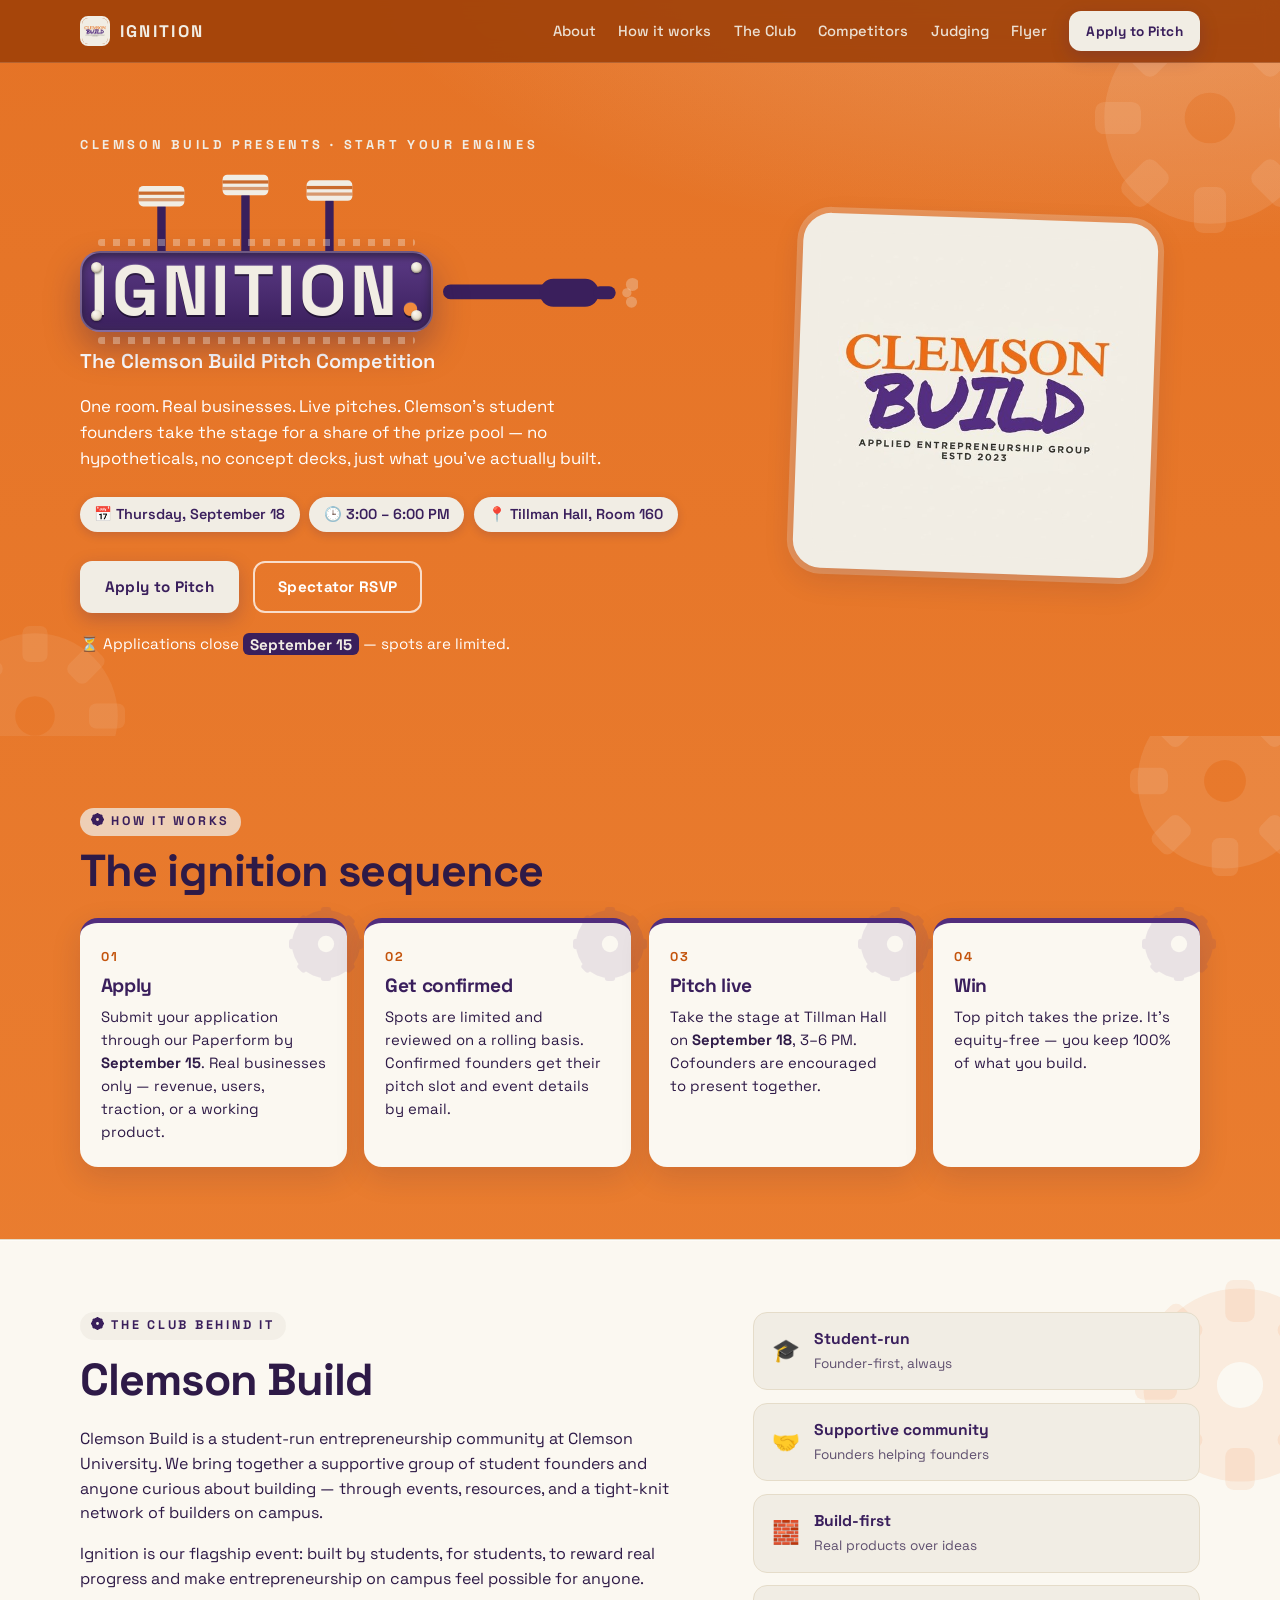
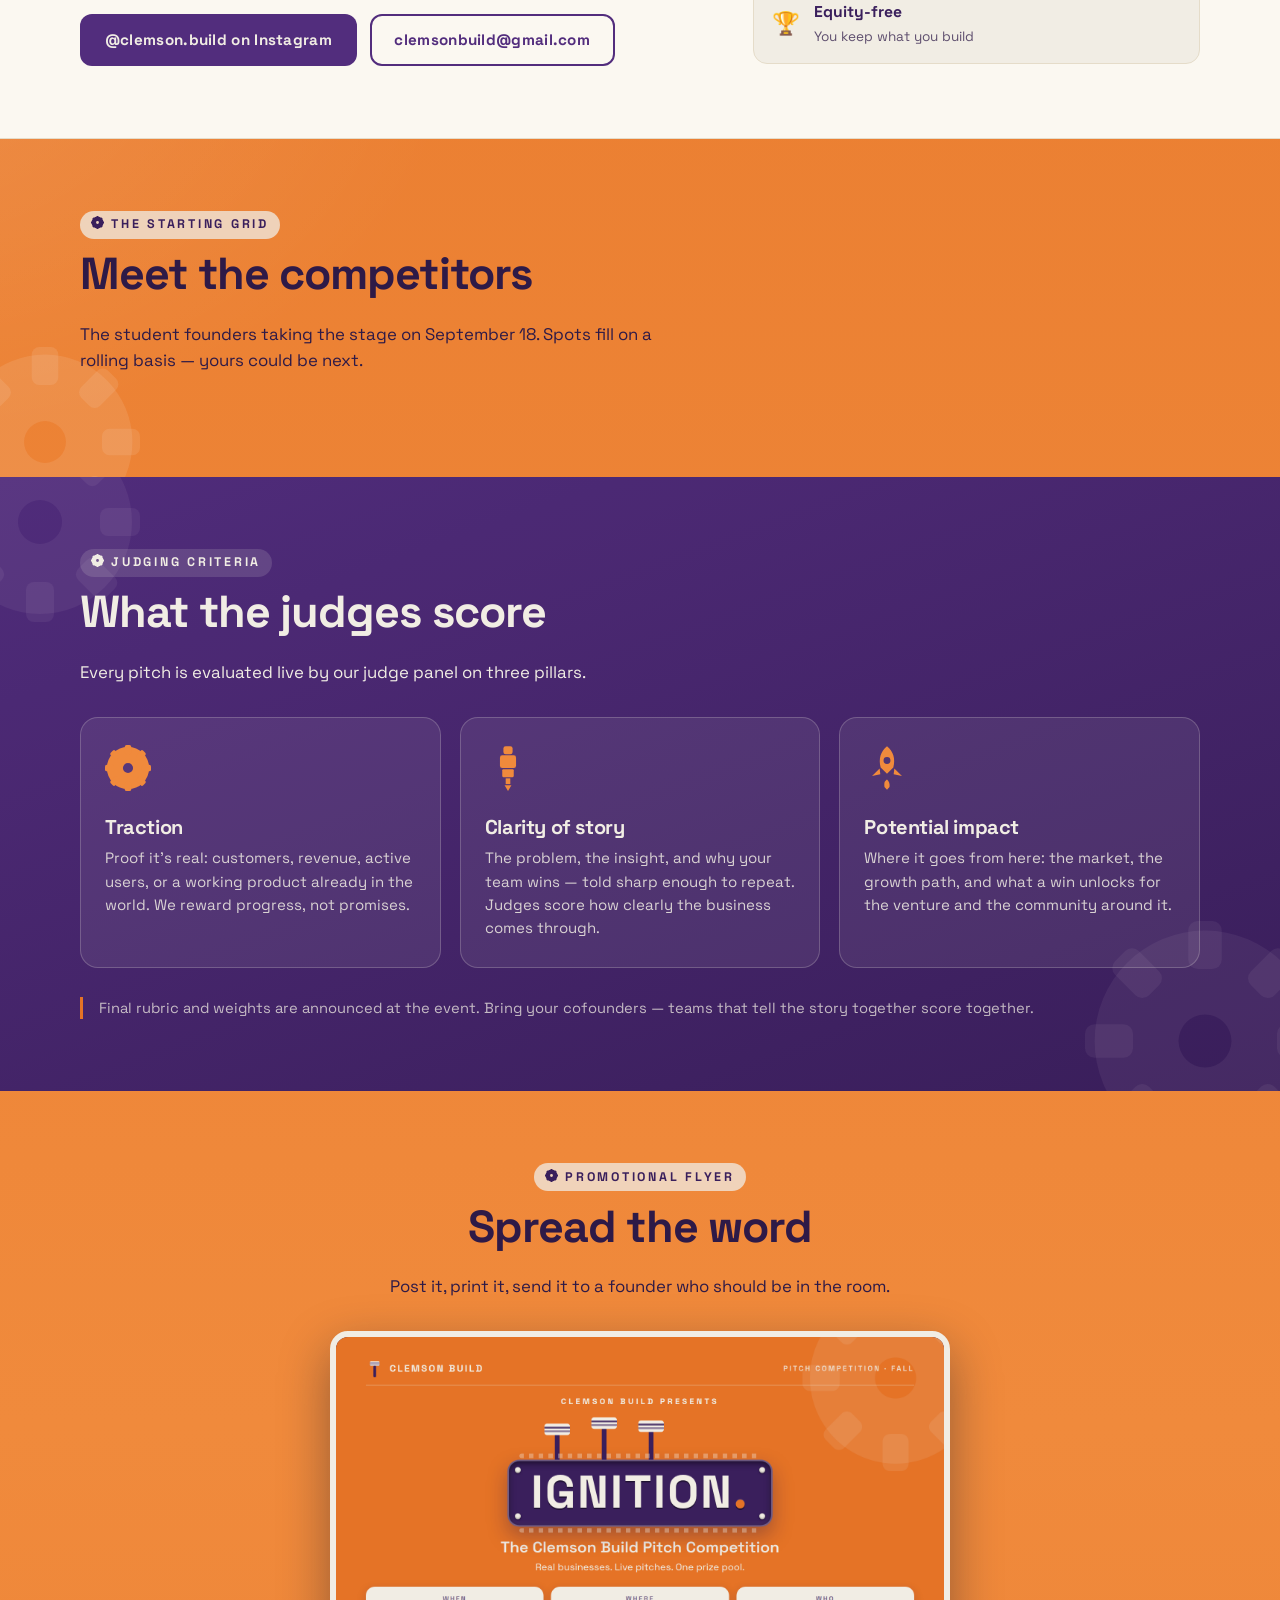
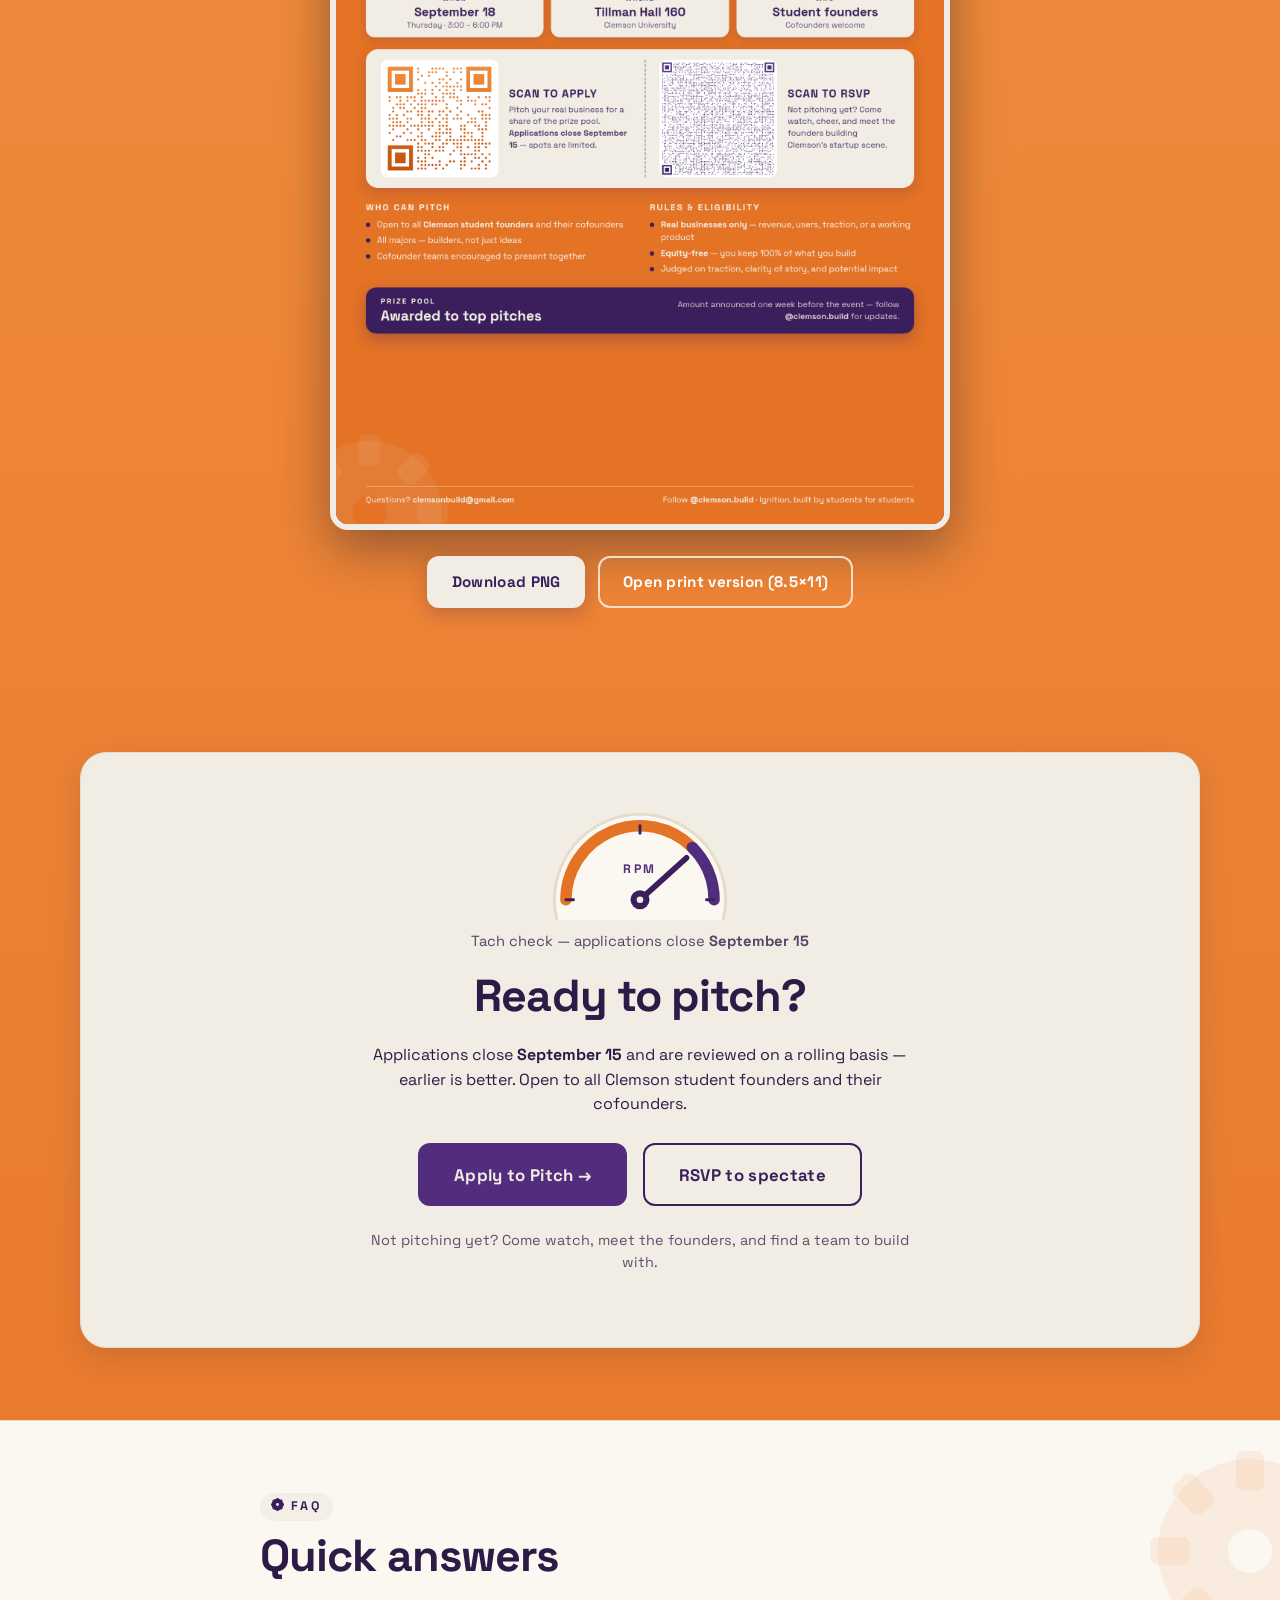
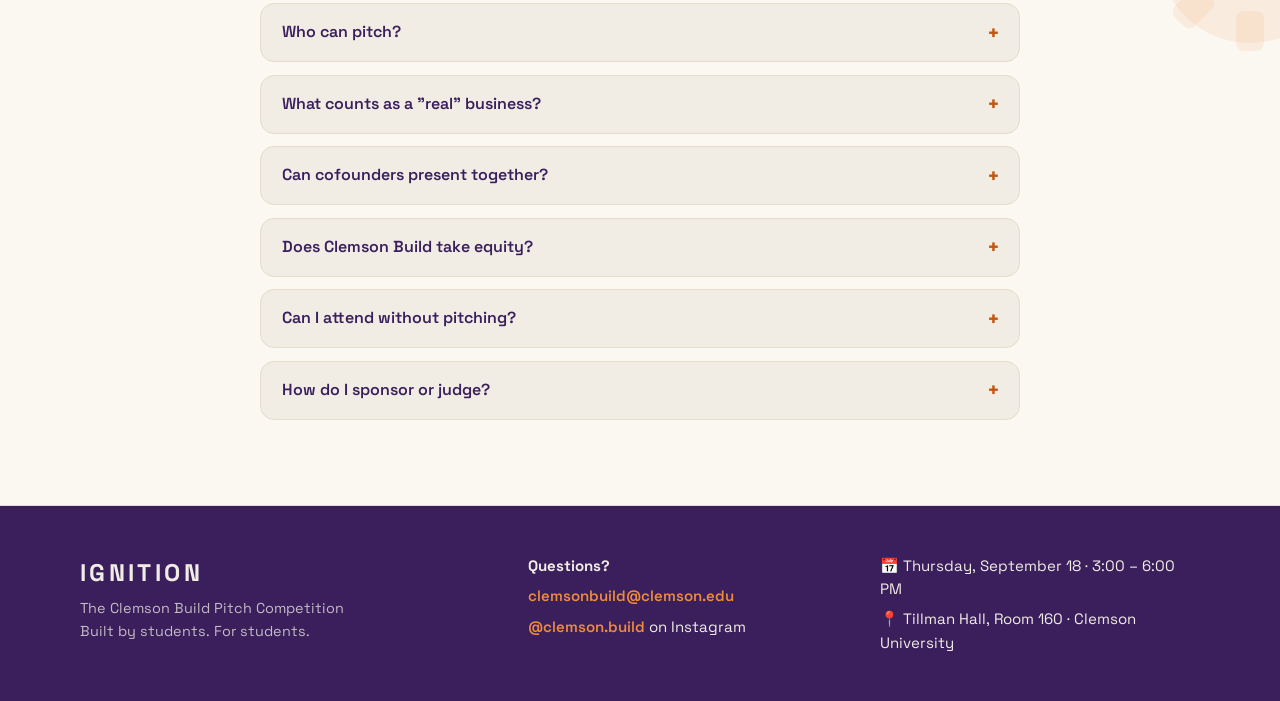
==== commit 7a57a5f4: "Flyer: simplify to three colors (orange/beige/purple); deadline to Sept 15 Drops gradient tints, cre" ====
--- a/index.html
+++ b/index.html
@@ -285,7 +285,7 @@
 			<section class="section" id="apply">
 				<div class="container">
 					<div class="apply-card">
-						<svg class="gauge" viewBox="0 0 200 126" role="img" aria-label="Tachometer reading high — applications close September 10">
+						<svg class="gauge" viewBox="0 0 200 126" role="img" aria-label="Tachometer reading high — applications close September 15">
 						  <circle class="g-face" cx="100" cy="104" r="90"/>
 						  <path class="g-track" d="M22 104 A78 78 0 0 1 178 104"/>
 						  <path class="g-arc" d="M22 104 A78 78 0 0 1 155 48.8"/>
@@ -298,7 +298,7 @@
 						  <circle class="g-cap" cx="100" cy="104" r="10"/>
 						  <circle class="g-cap-dot" cx="100" cy="104" r="3.5"/>
 						</svg>
-						<p class="gauge-caption">Tach check — applications close <strong>September 10</strong></p>
+						<p class="gauge-caption">Tach check — applications close <strong>September 15</strong></p>
 						<h2>Ready to pitch?</h2>
 						<p>
 							Applications close <strong>September 15</strong> and are reviewed on a
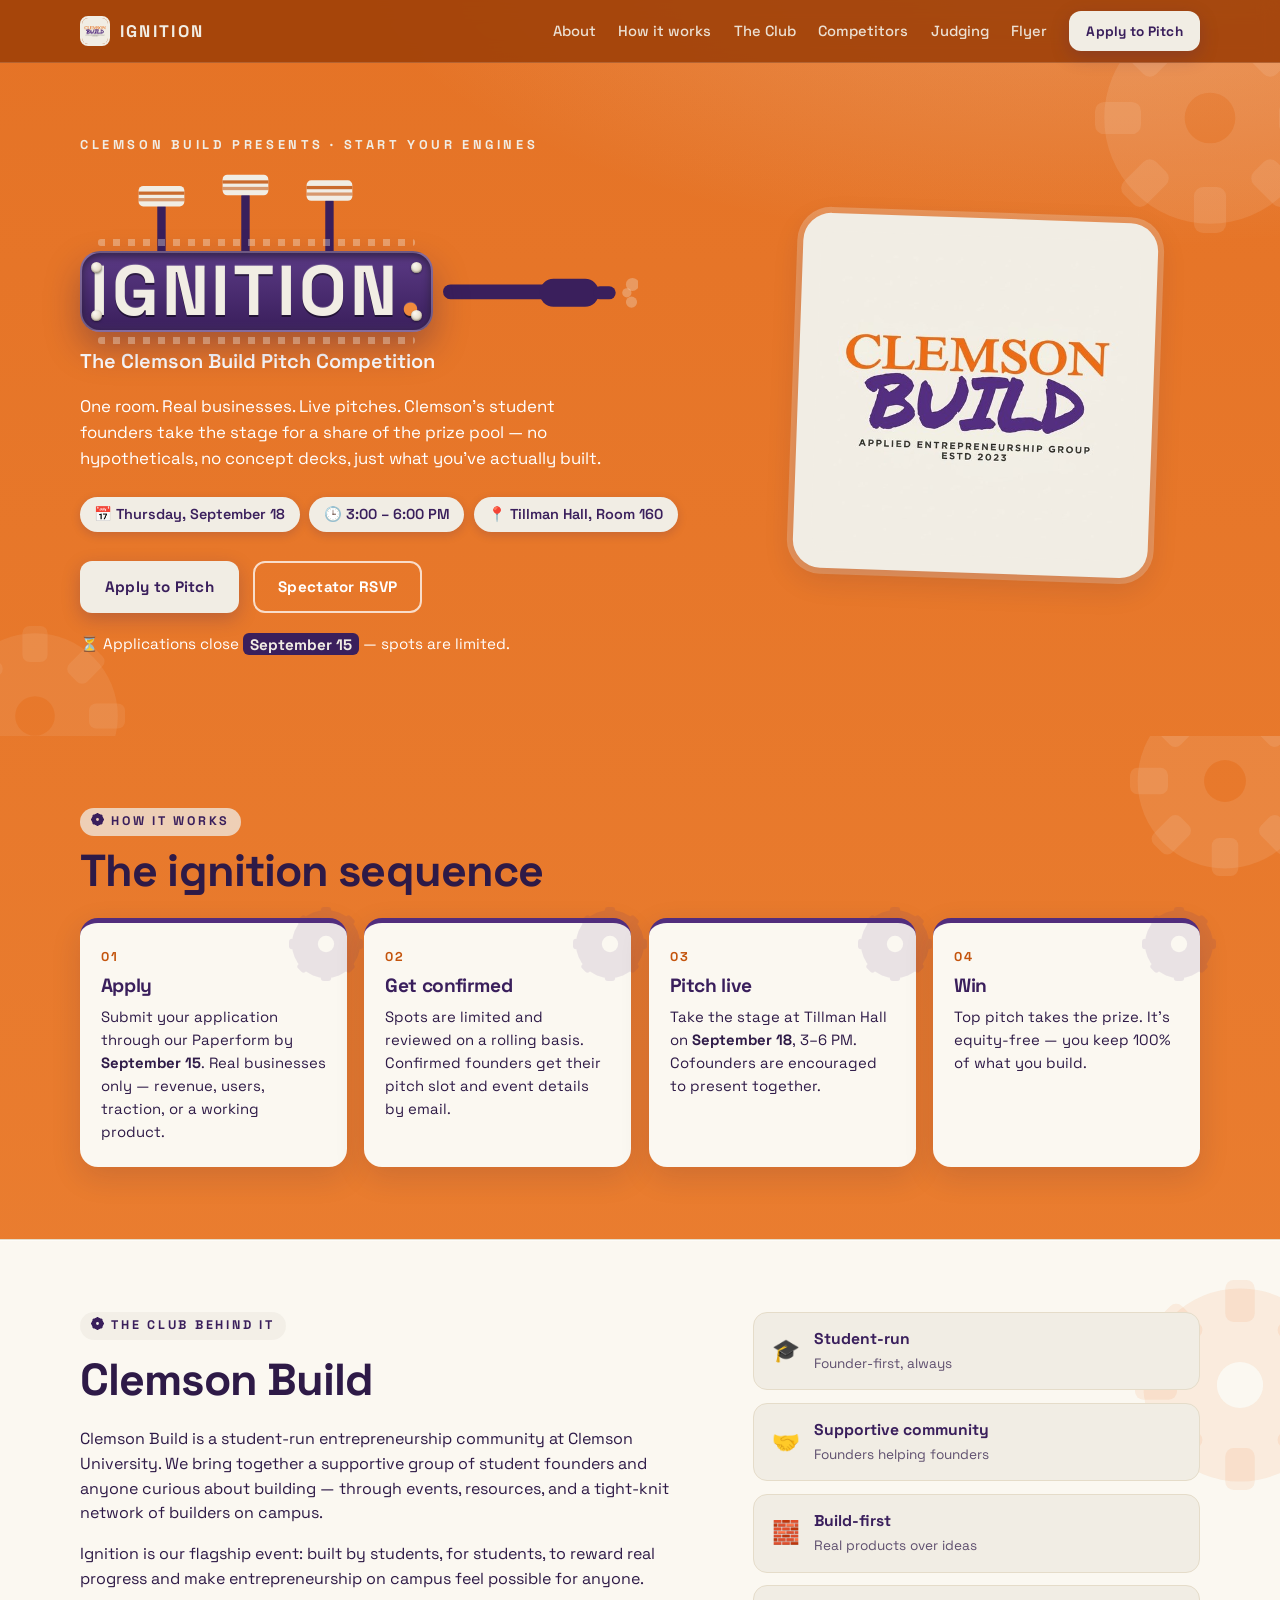
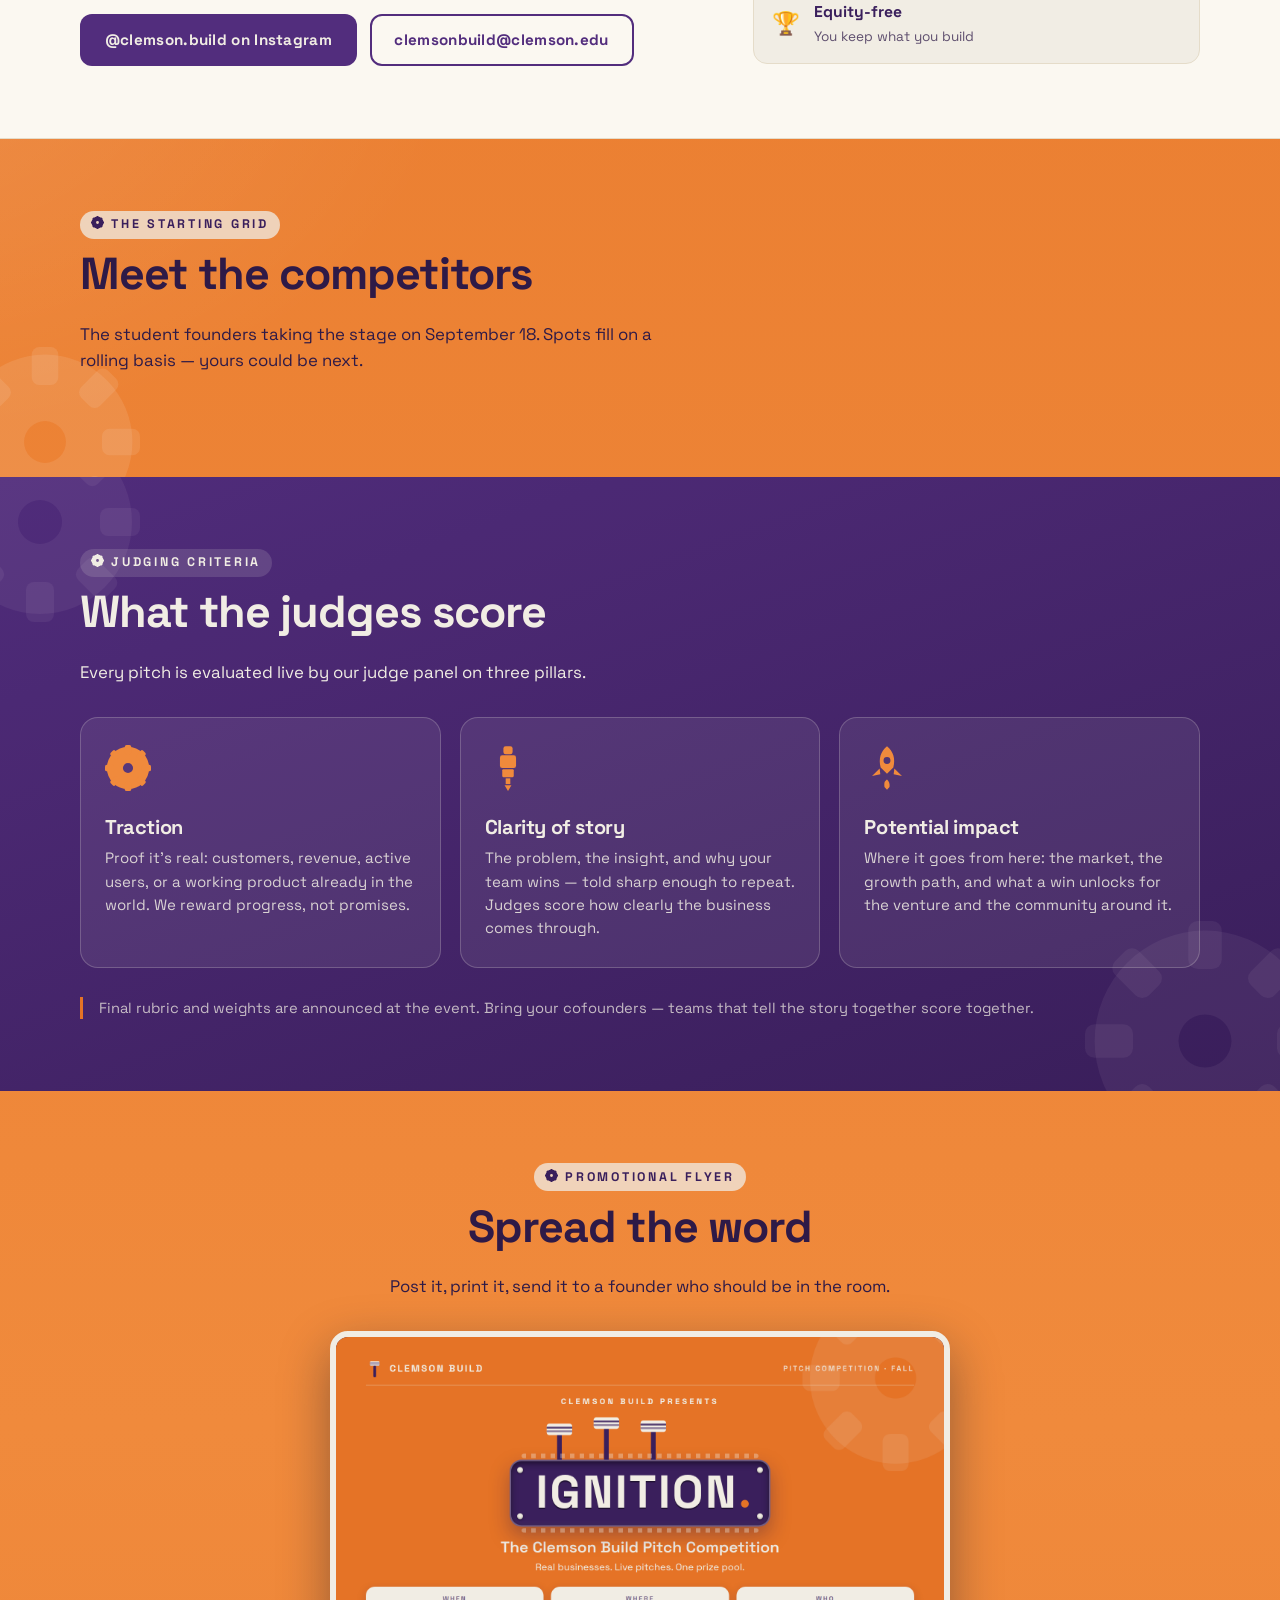
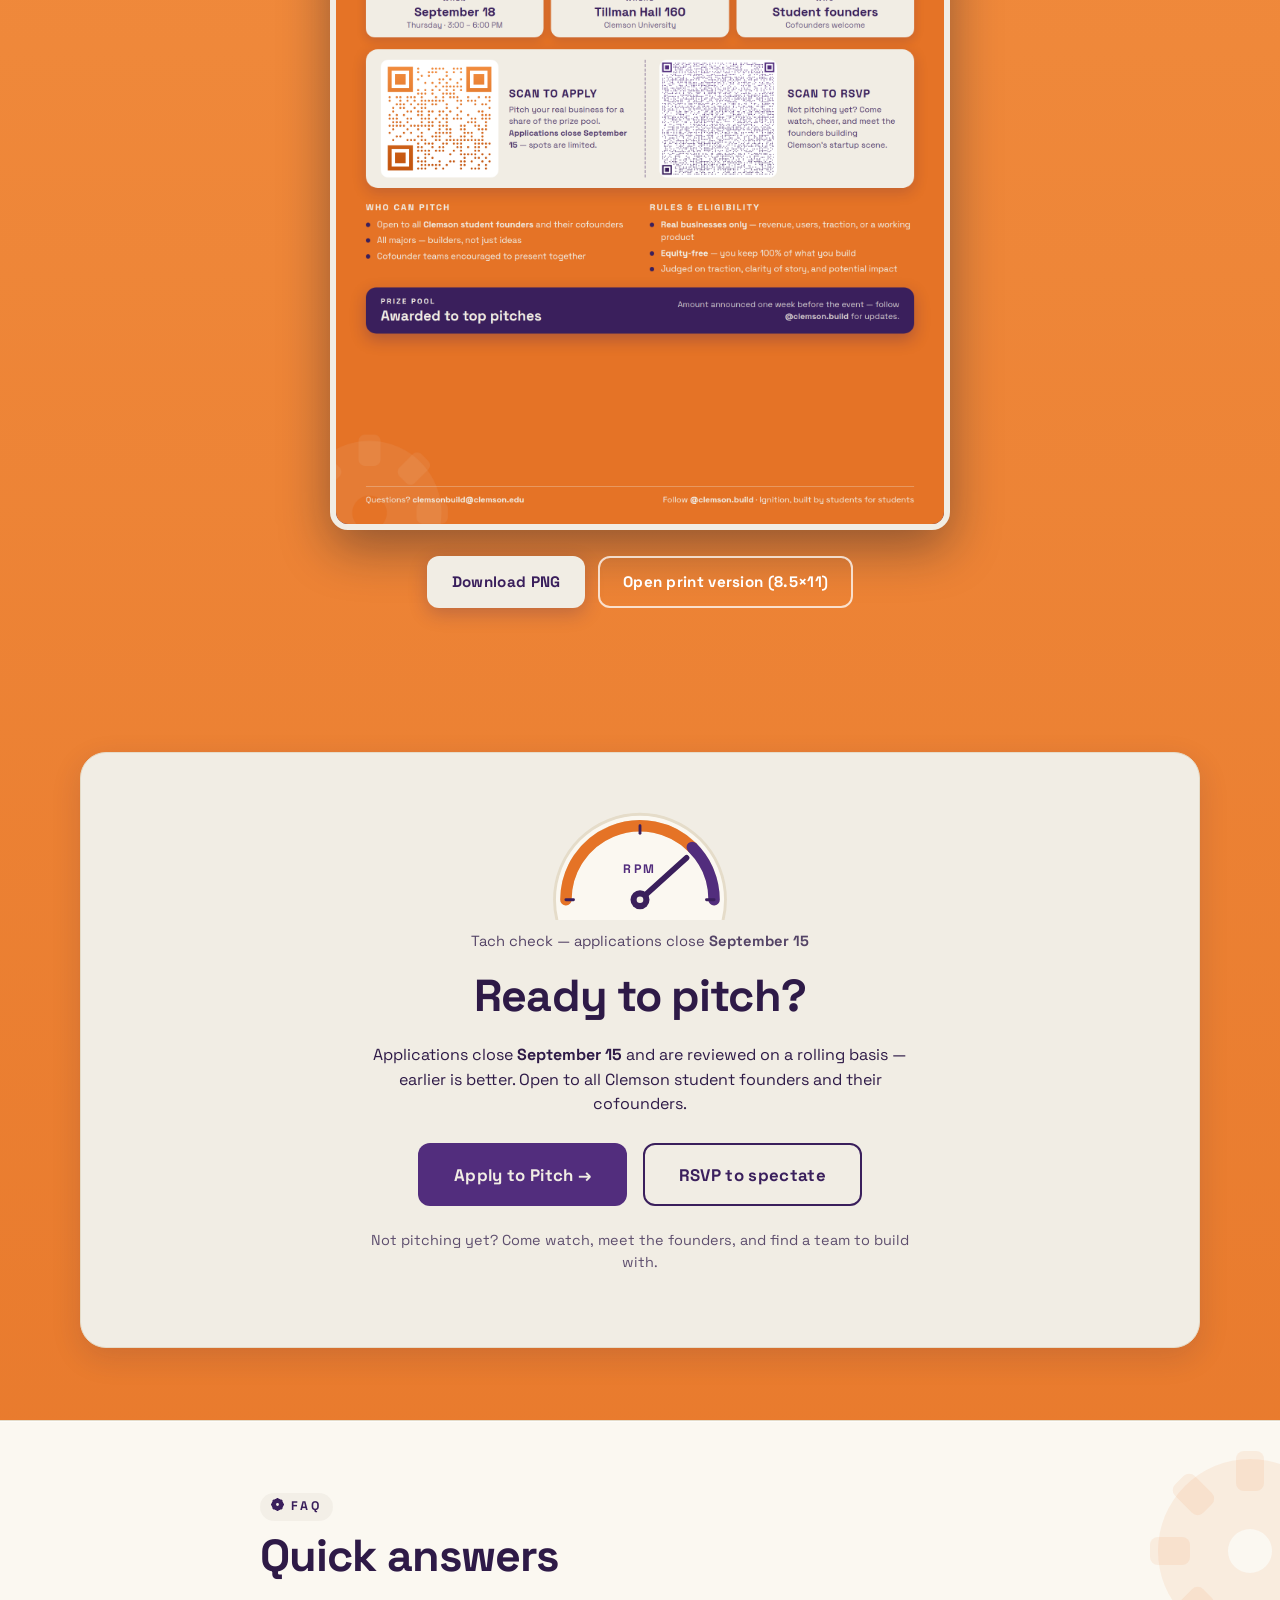
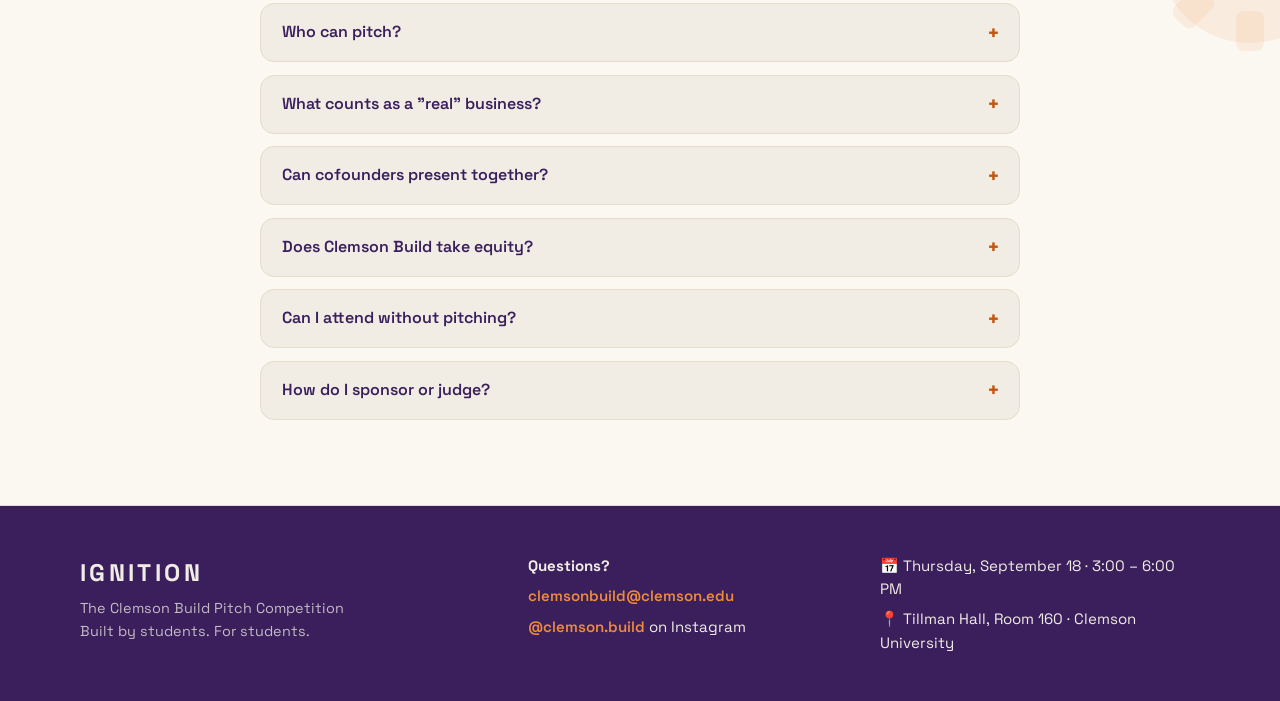
==== commit 95618998: "Replace clemsonbuild@gmail.com with clemsonbuild@clemson.edu everywhere Site (club link, FAQ, footer" ====
--- a/index.html
+++ b/index.html
@@ -194,7 +194,7 @@
 						<div class="club-links">
 							<a class="btn btn-dark" href="https://instagram.com/clemson.build" target="_blank"
 								rel="noopener">@clemson.build on Instagram</a>
-							<a class="btn btn-outline" href="mailto:clemsonbuild@gmail.com">clemsonbuild@gmail.com</a>
+							<a class="btn btn-outline" href="mailto:clemsonbuild@clemson.edu">clemsonbuild@clemson.edu</a>
 						</div>
 					</div>
 					<aside class="club-facts">
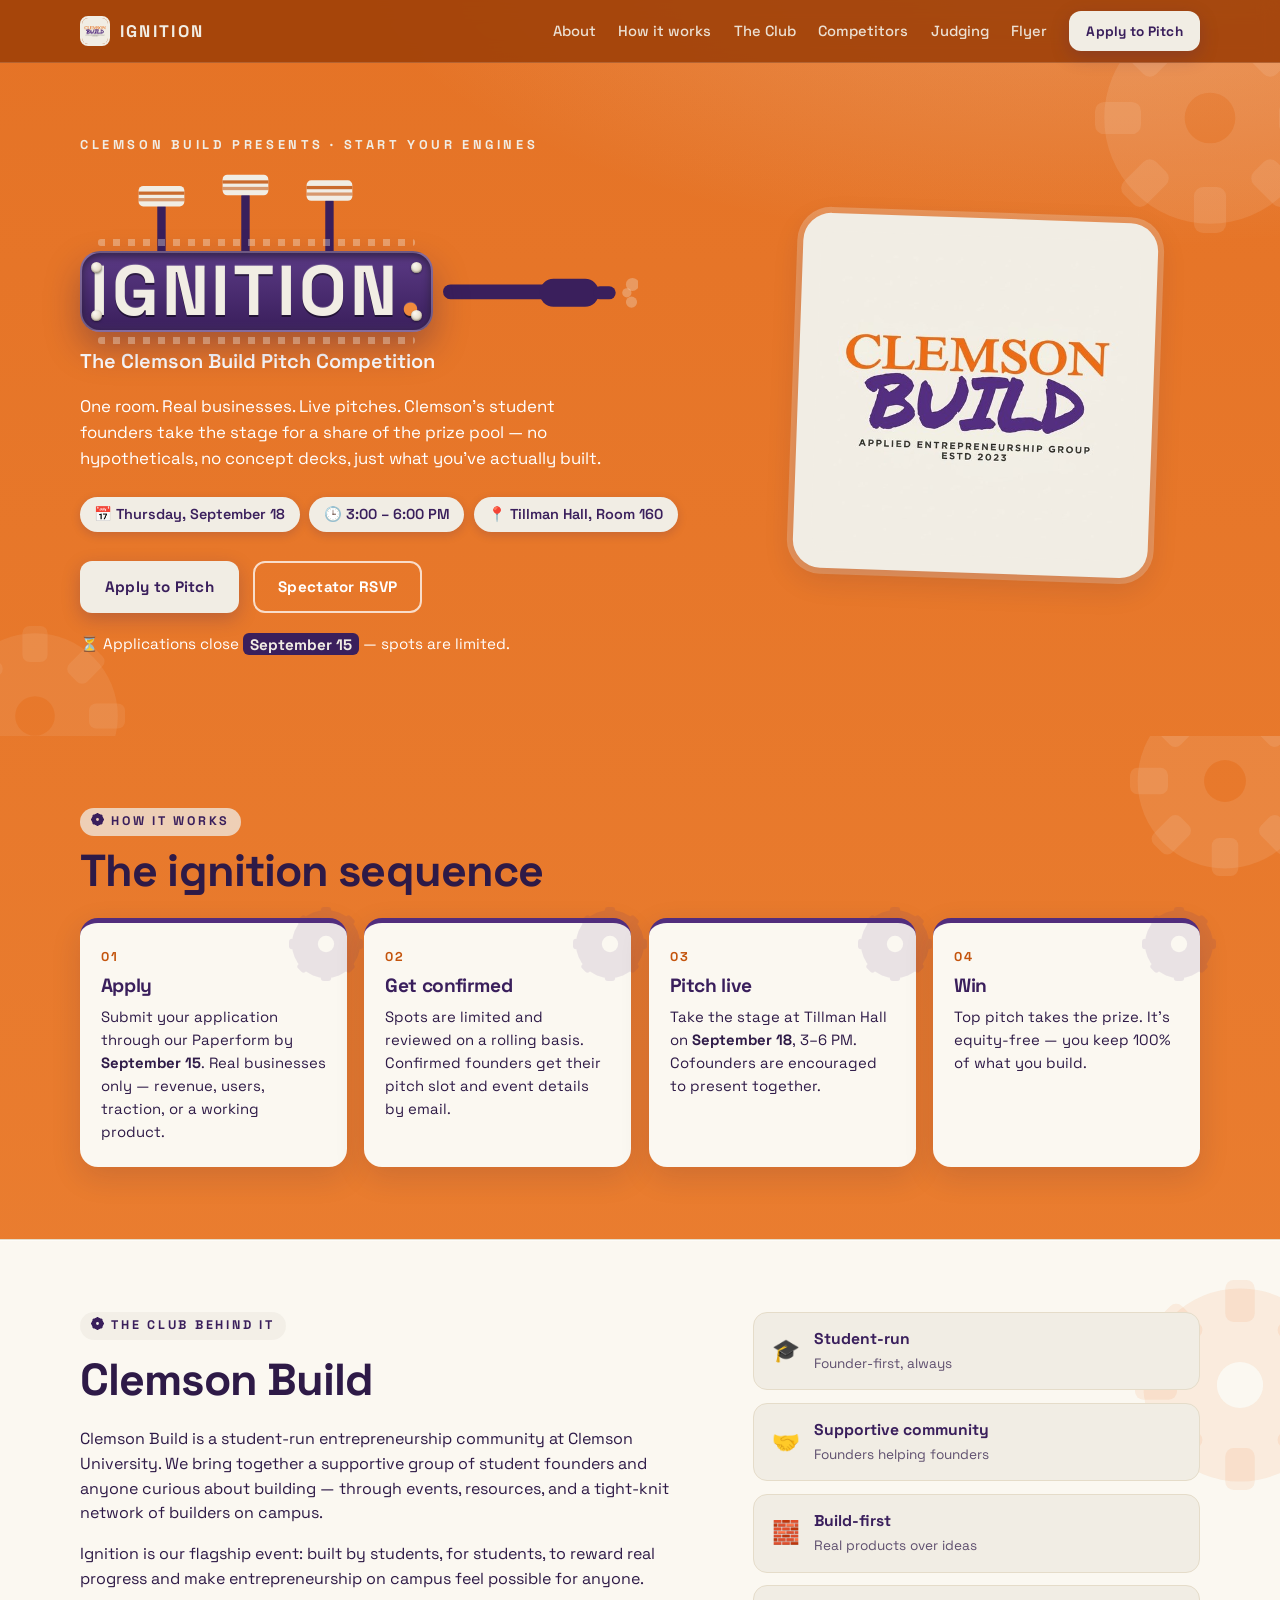
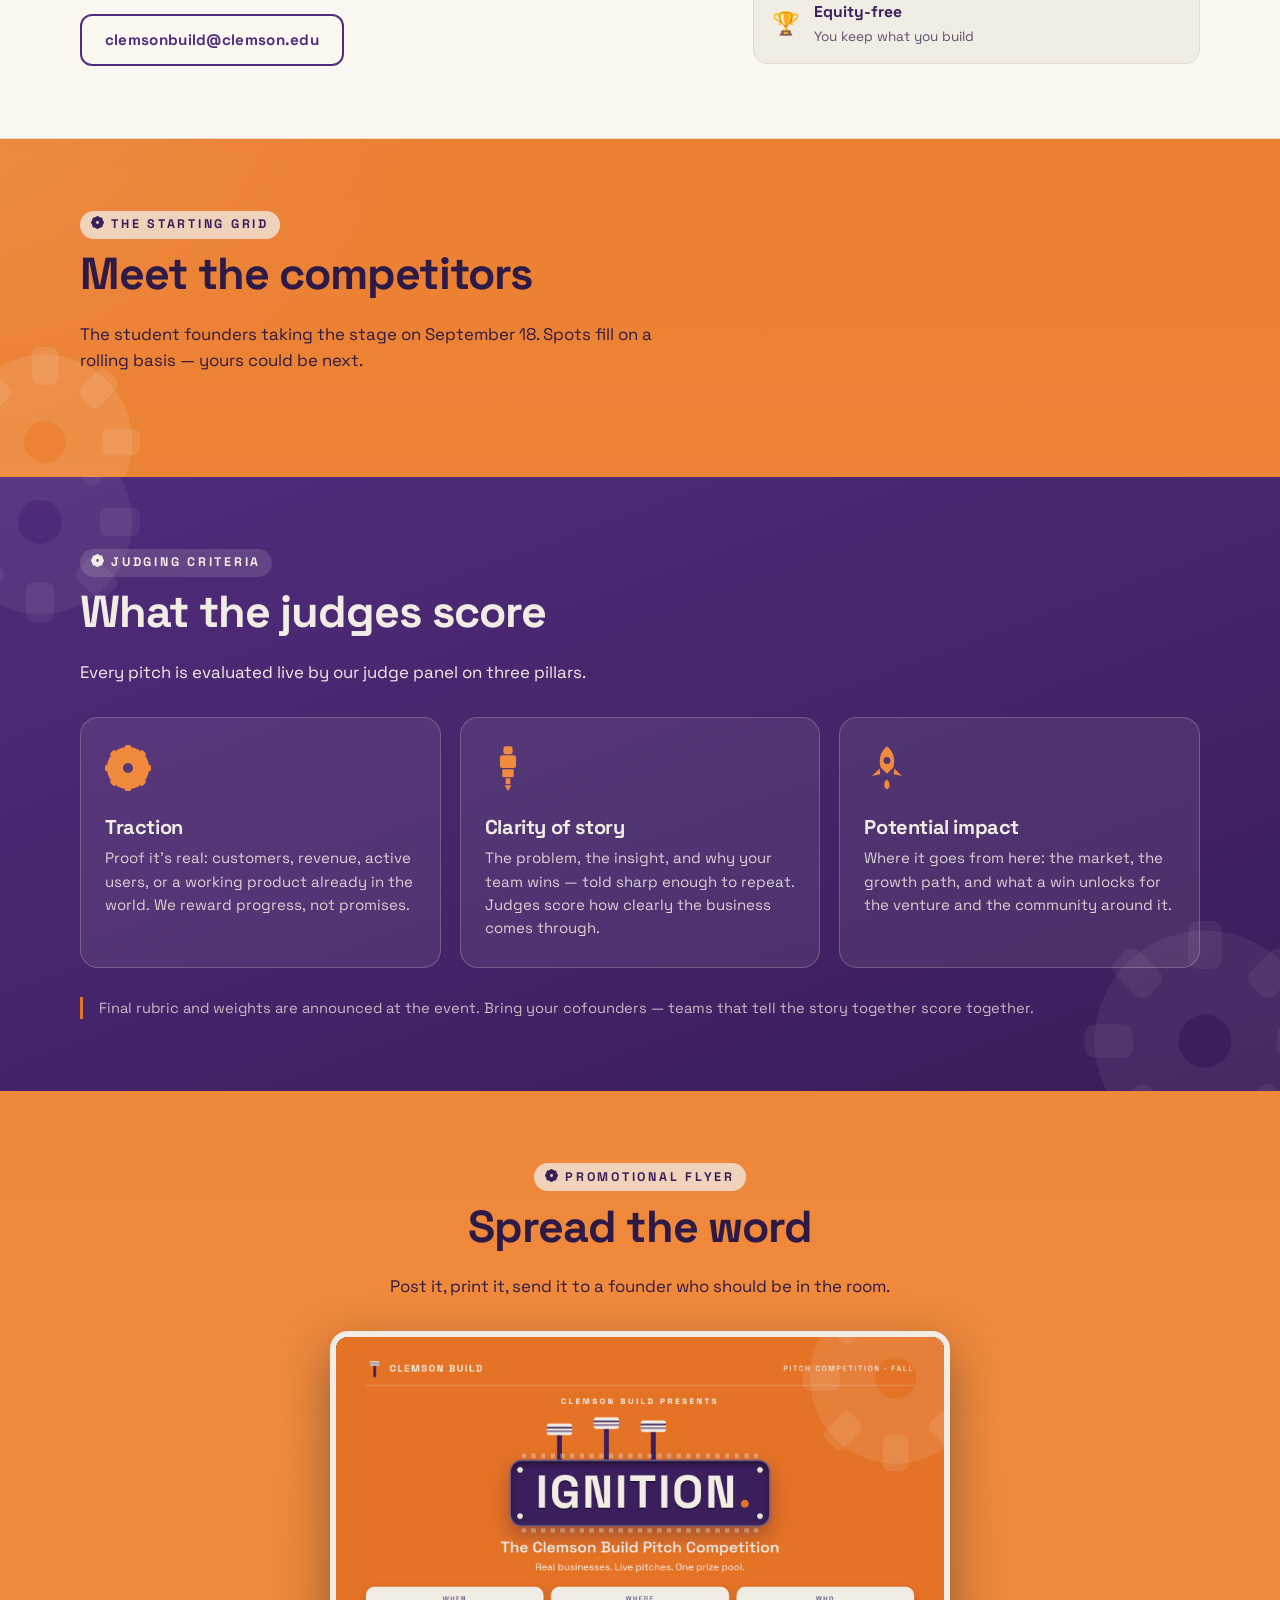
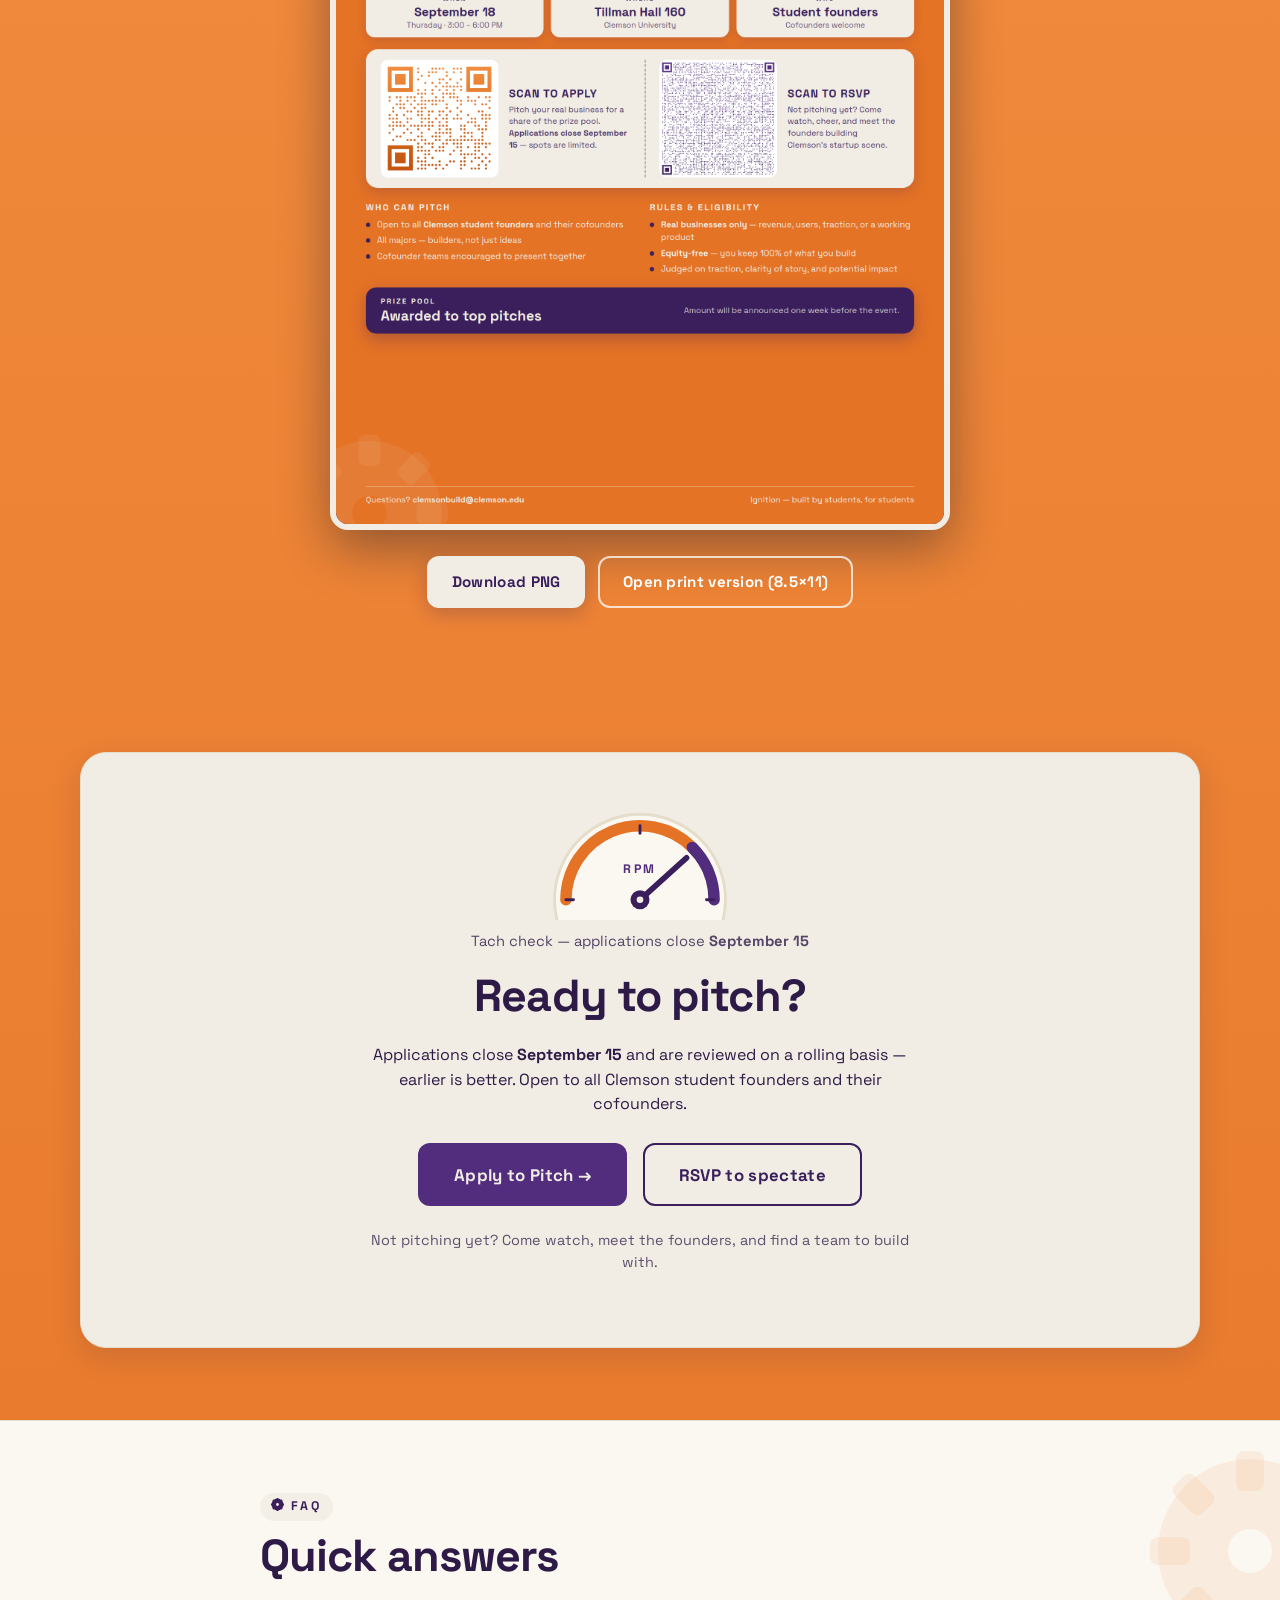
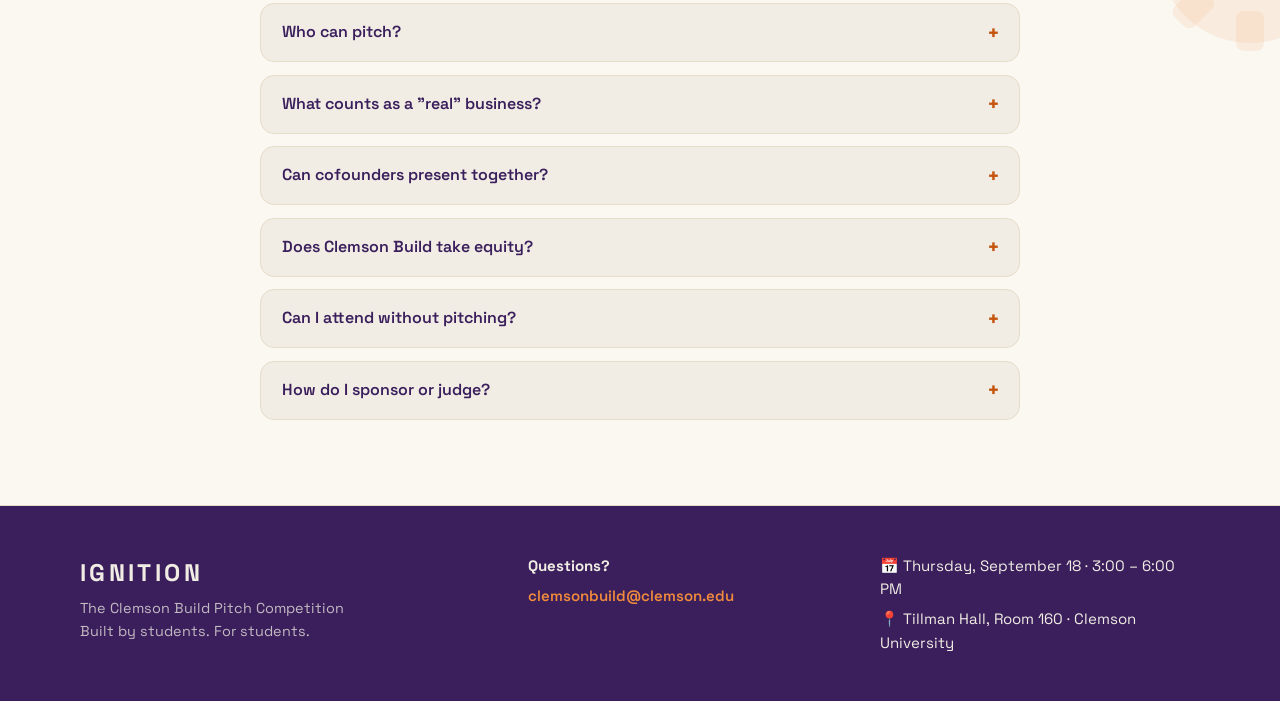
==== commit 55ad170d: "Remove all @clemson.build / Instagram references Site: Instagram button removed from the club sectio" ====
--- a/index.html
+++ b/index.html
@@ -192,8 +192,6 @@
 							possible for anyone.
 						</p>
 						<div class="club-links">
-							<a class="btn btn-dark" href="https://instagram.com/clemson.build" target="_blank"
-								rel="noopener">@clemson.build on Instagram</a>
 							<a class="btn btn-outline" href="mailto:clemsonbuild@clemson.edu">clemsonbuild@clemson.edu</a>
 						</div>
 					</div>
@@ -367,8 +365,6 @@
 				<div class="footer-contact">
 					<p><strong>Questions?</strong></p>
 					<p><a href="mailto:clemsonbuild@clemson.edu">clemsonbuild@clemson.edu</a></p>
-					<p><a href="https://instagram.com/clemson.build" target="_blank" rel="noopener">@clemson.build</a>
-						on Instagram</p>
 				</div>
 				<div class="footer-when">
 					<p>📅 Thursday, September 18 · 3:00 – 6:00 PM</p>
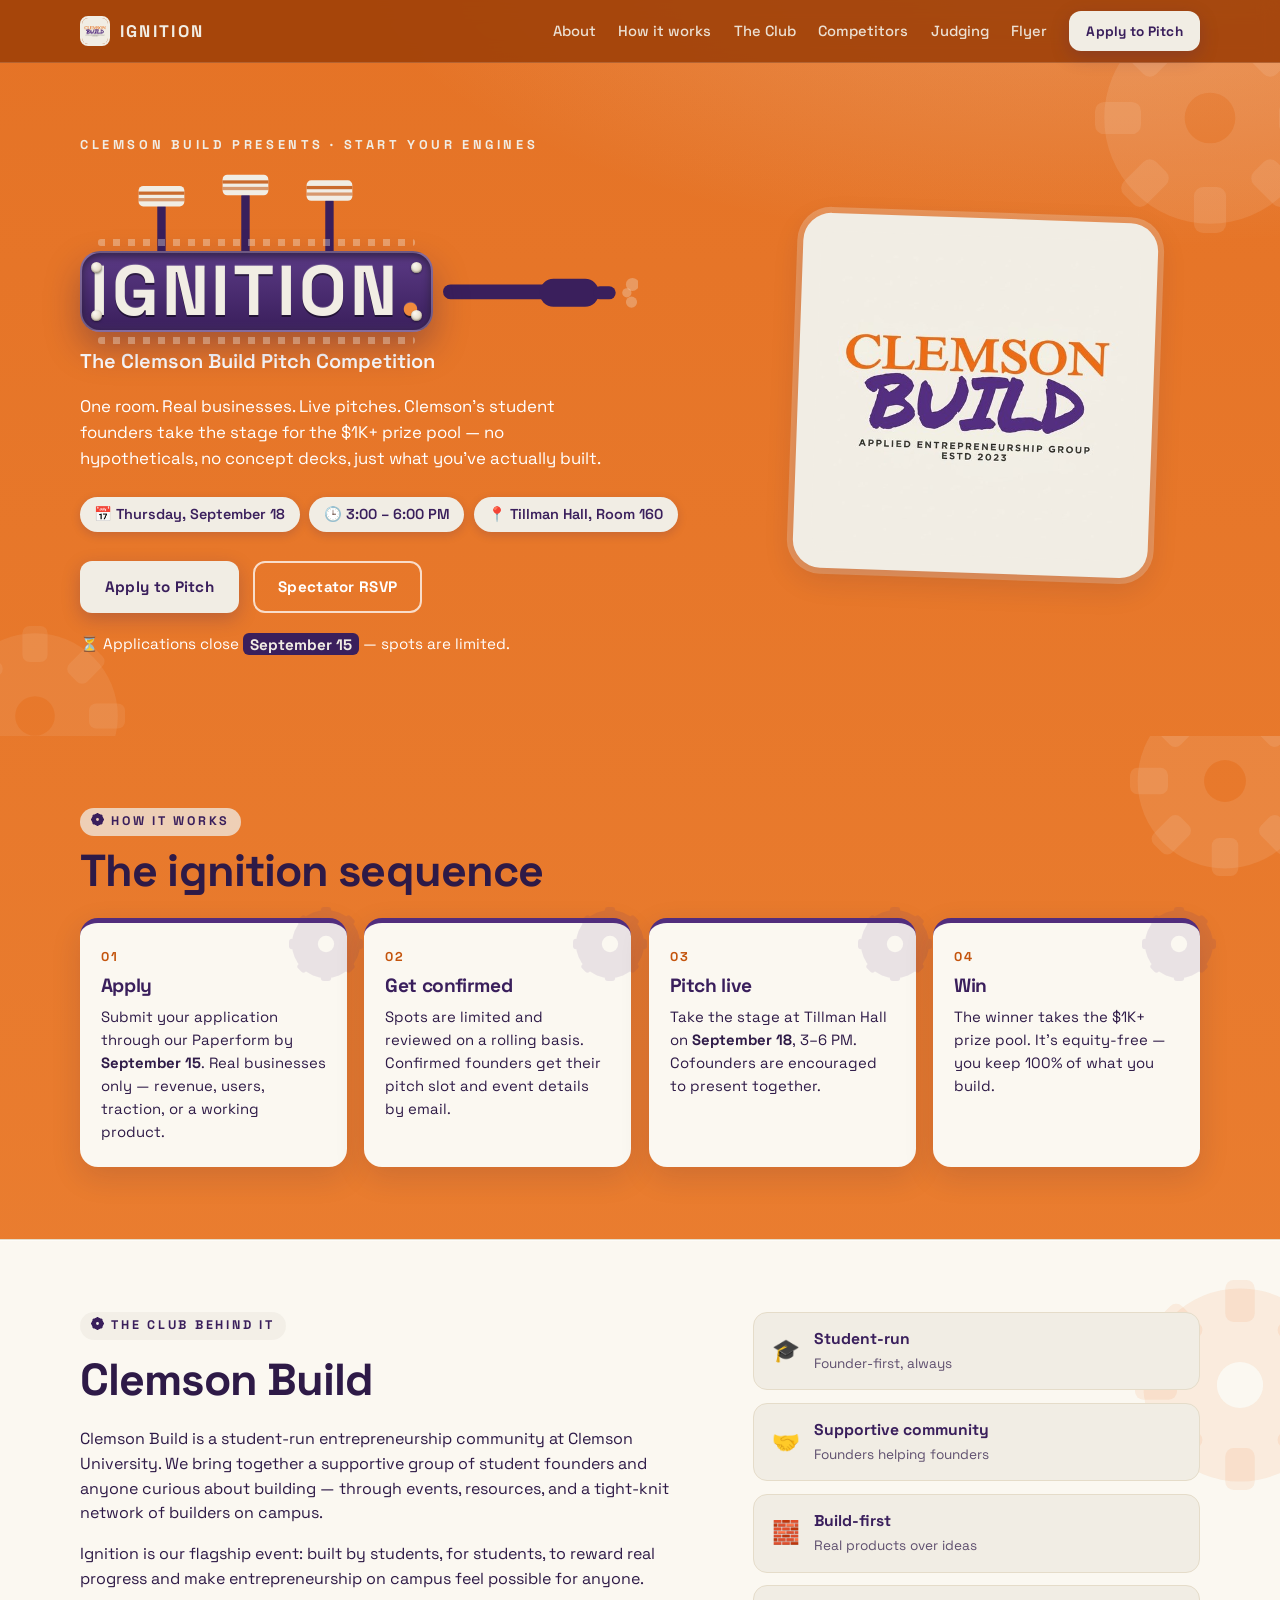
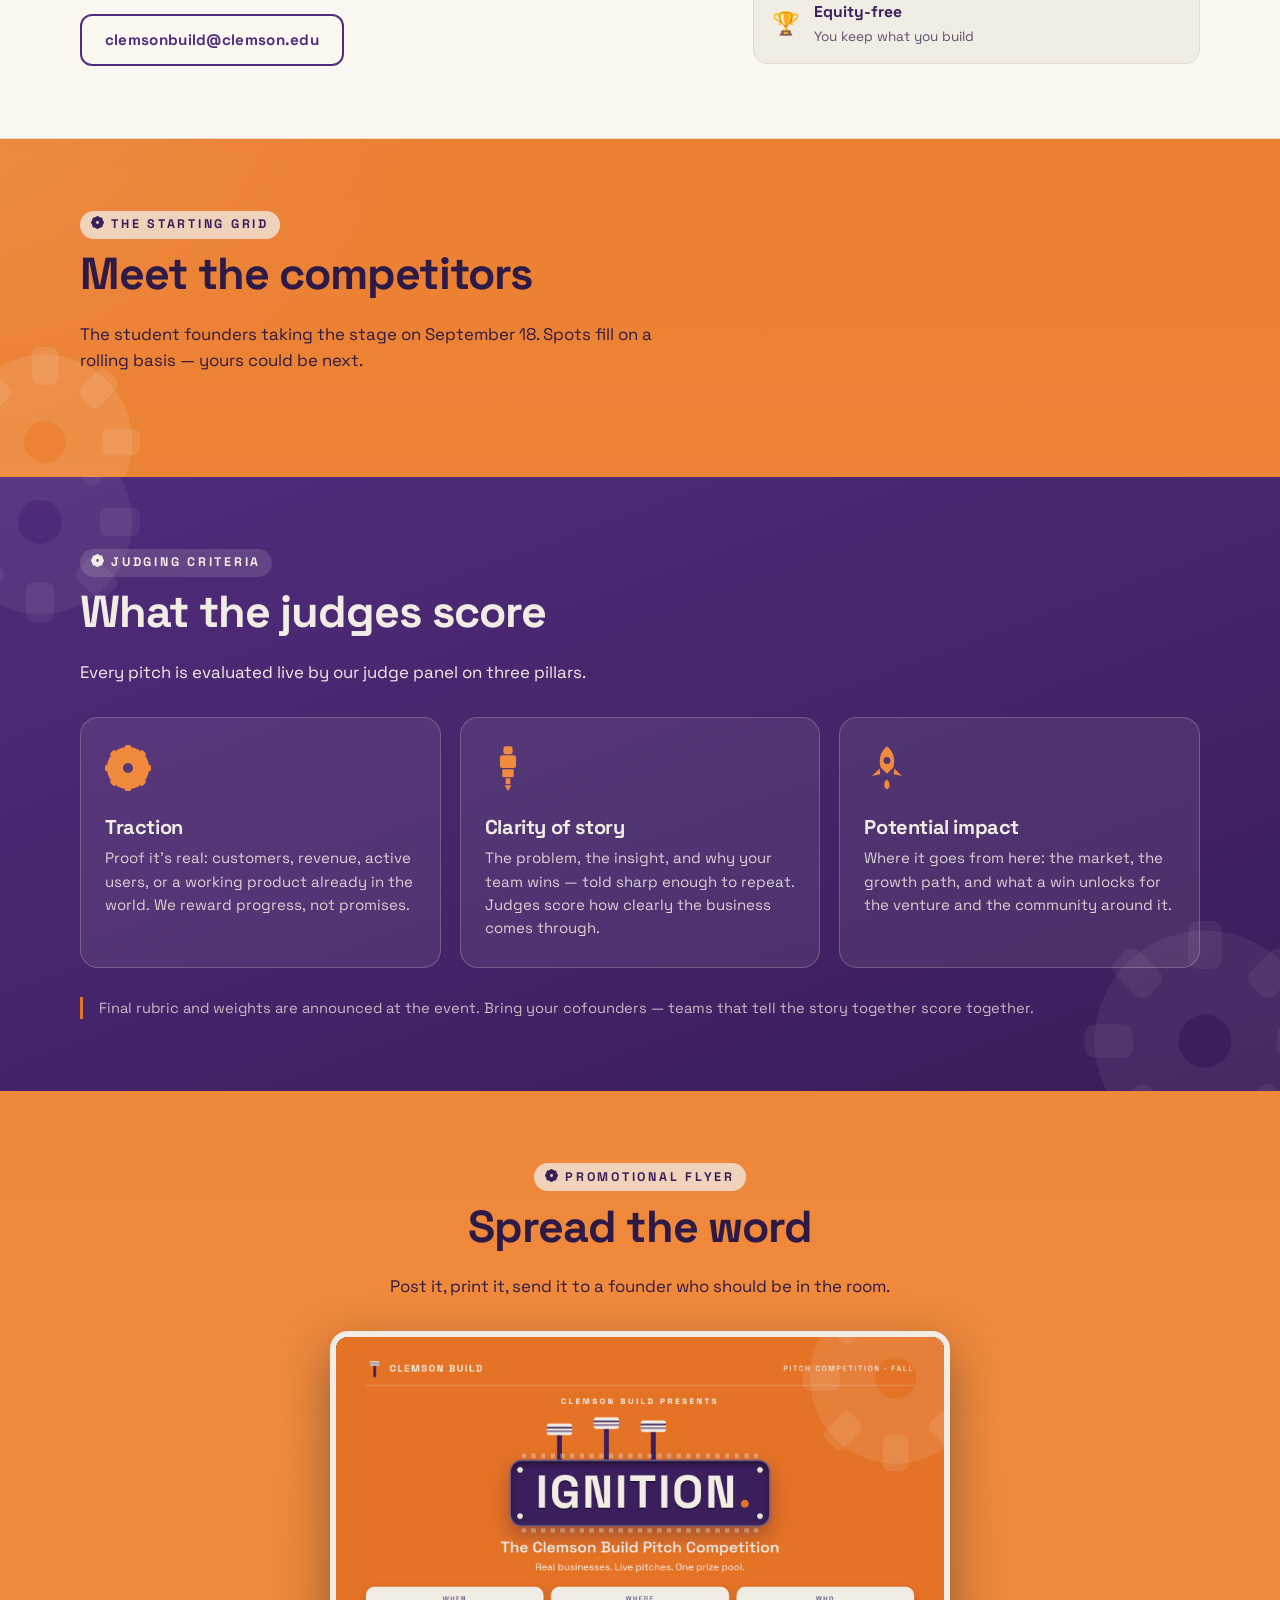
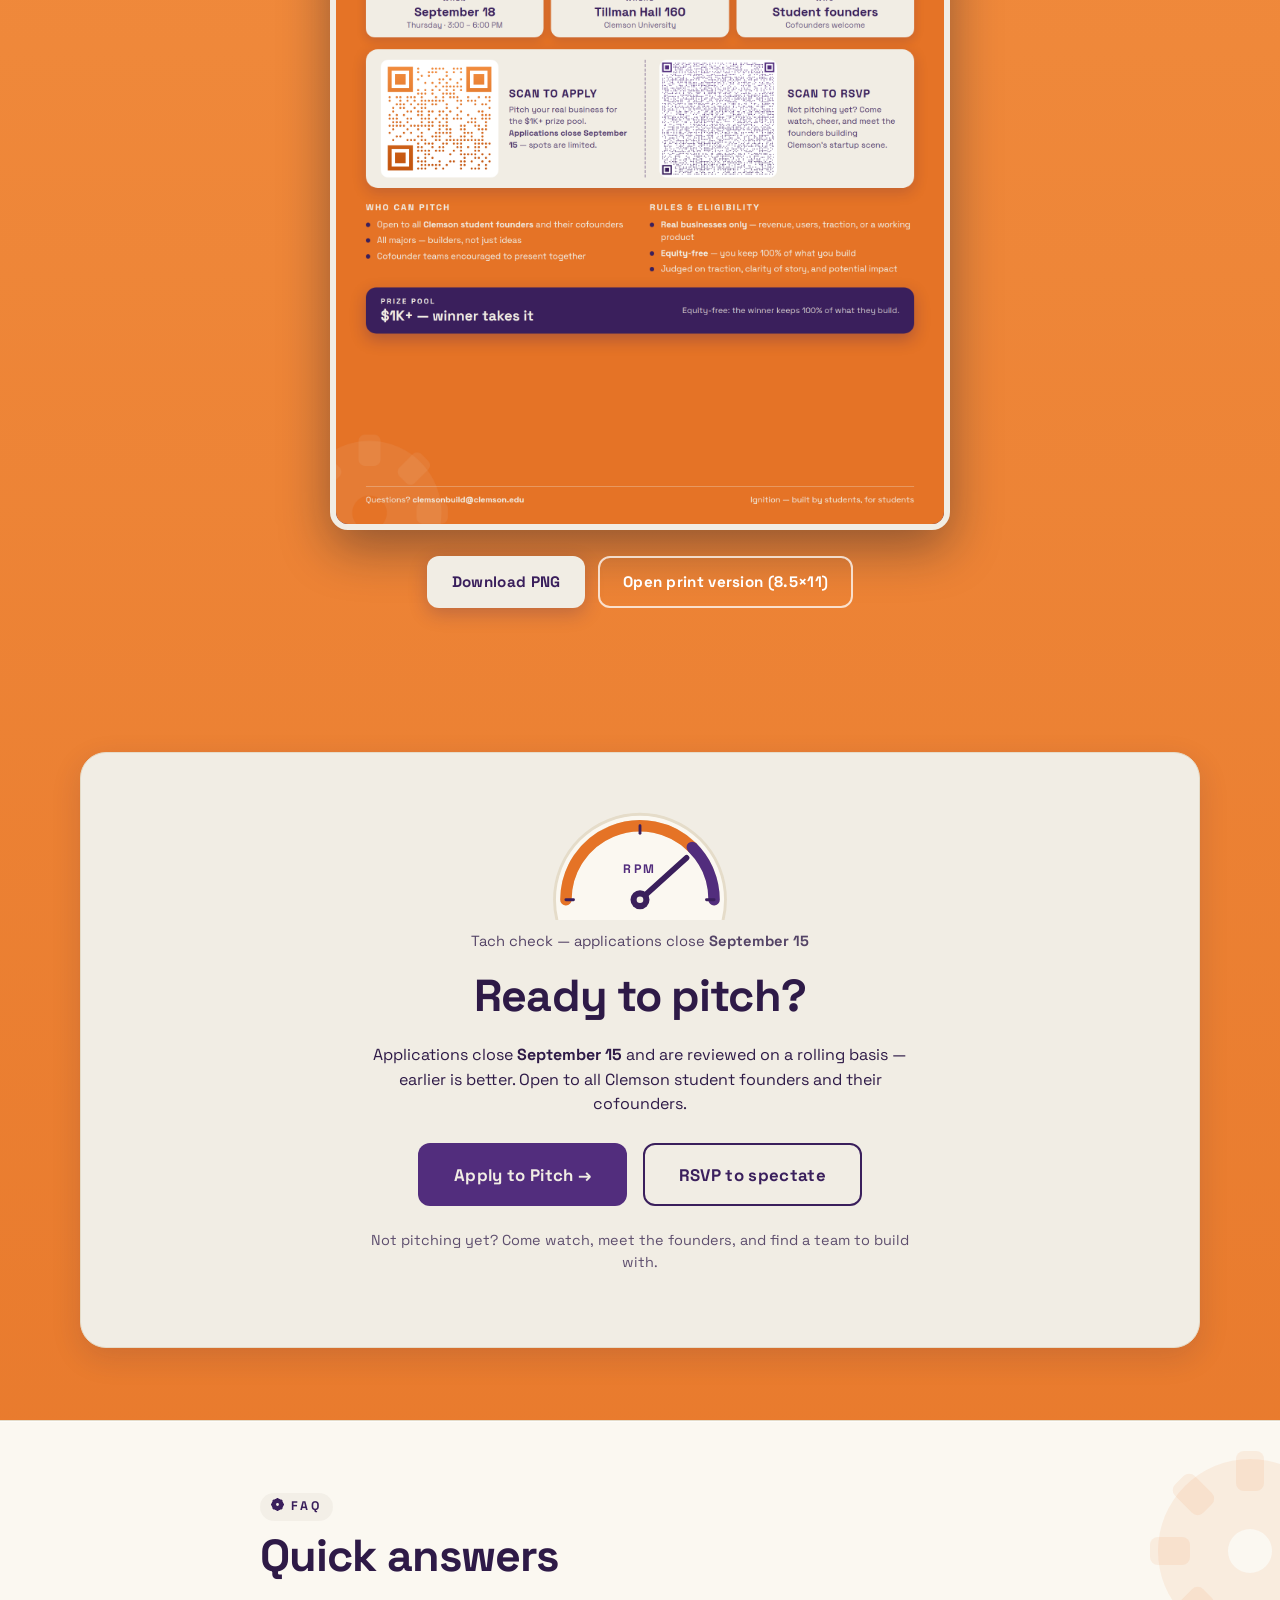
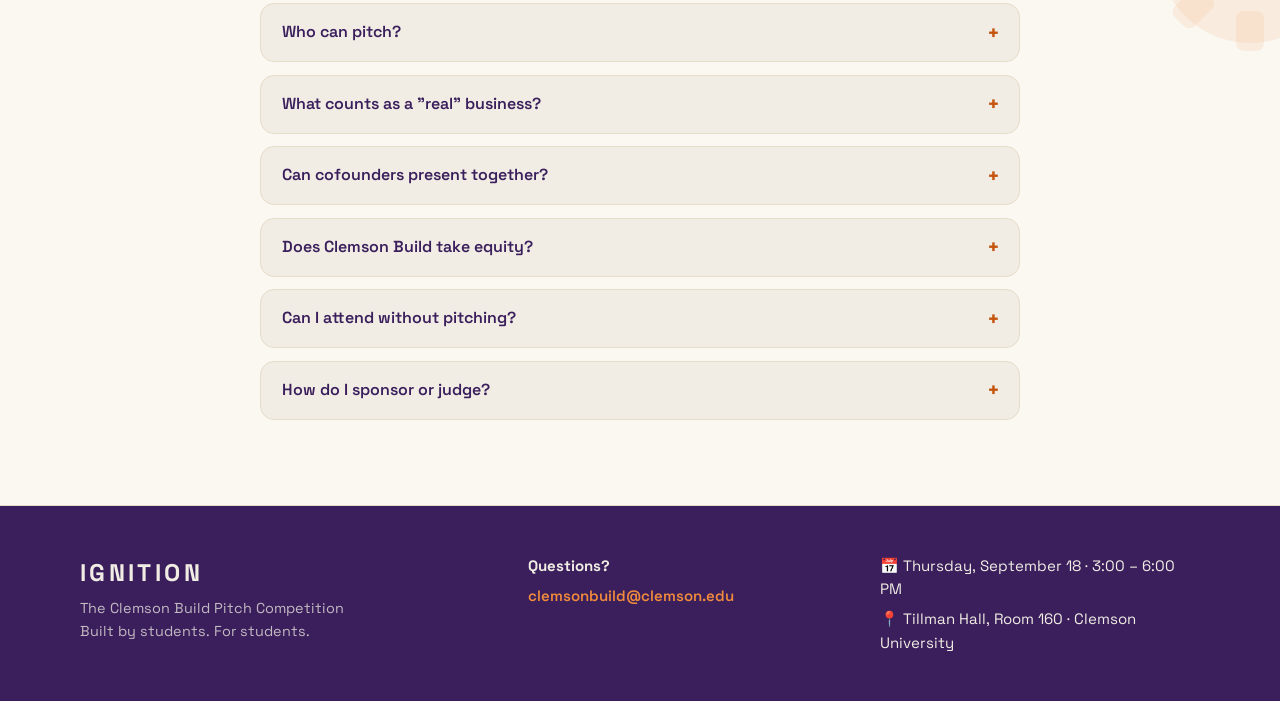
==== commit 27dbded9: "Prize: $1K+, winner takes the pool Flyer prize strip now shows $1K+ with 'Equity-free: the winner ke" ====
--- a/index.html
+++ b/index.html
@@ -106,7 +106,7 @@
 						<p class="hero-tag">The Clemson Build Pitch Competition</p>
 						<p class="hero-sub">
 							One room. Real businesses. Live pitches. Clemson's student founders
-							take the stage for a share of the prize pool — no hypotheticals, no
+							take the stage for the $1K+ prize pool — no hypotheticals, no
 							concept decks, just what you've actually built.
 						</p>
 						<div class="hero-meta">
@@ -164,8 +164,8 @@
 							<svg class="step-gear" viewBox="0 0 100 100" aria-hidden="true" focusable="false"><use href="#gear"/></svg>
 							<div class="step-num">04</div>
 							<h3>Win</h3>
-							<p>Top pitch takes the prize. It's equity-free — you keep 100% of what you
-								build.</p>
+							<p>The winner takes the $1K+ prize pool. It's equity-free — you keep 100% of
+								what you build.</p>
 						</article>
 					</div>
 				</div>
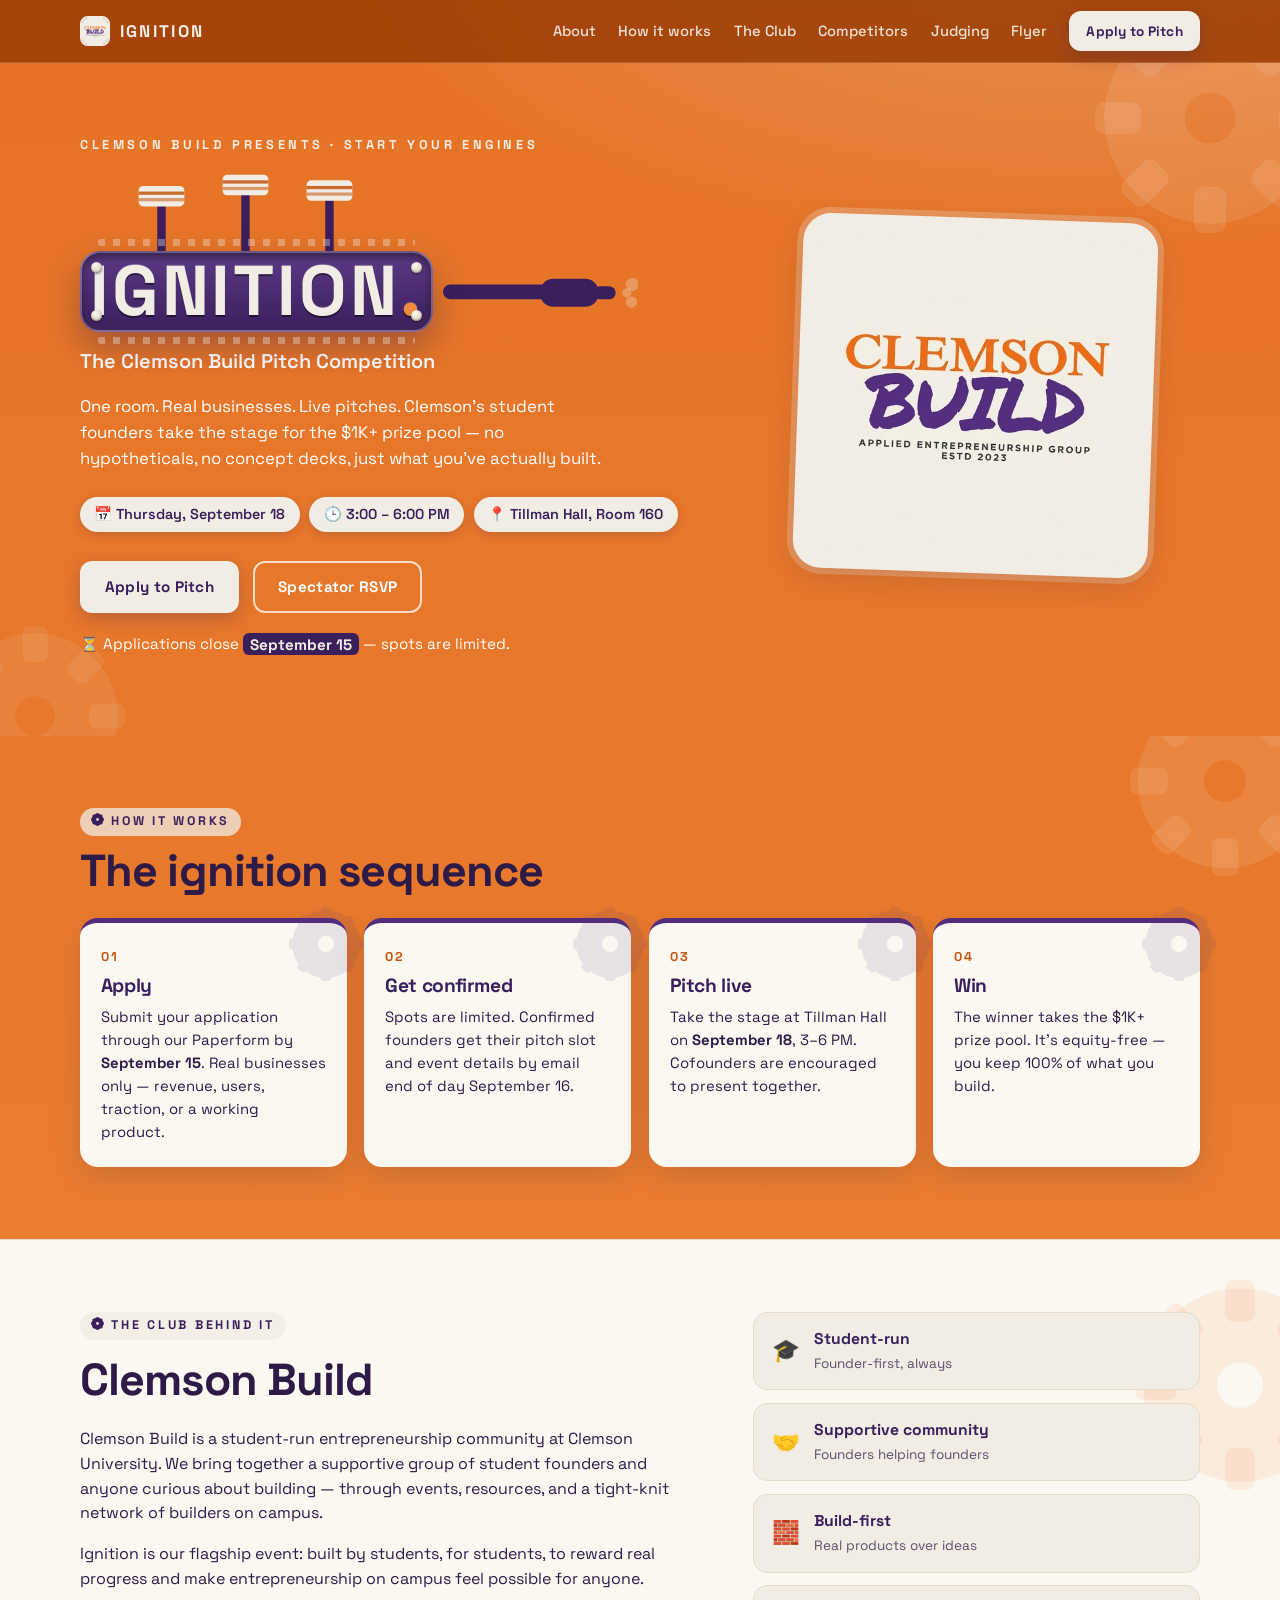
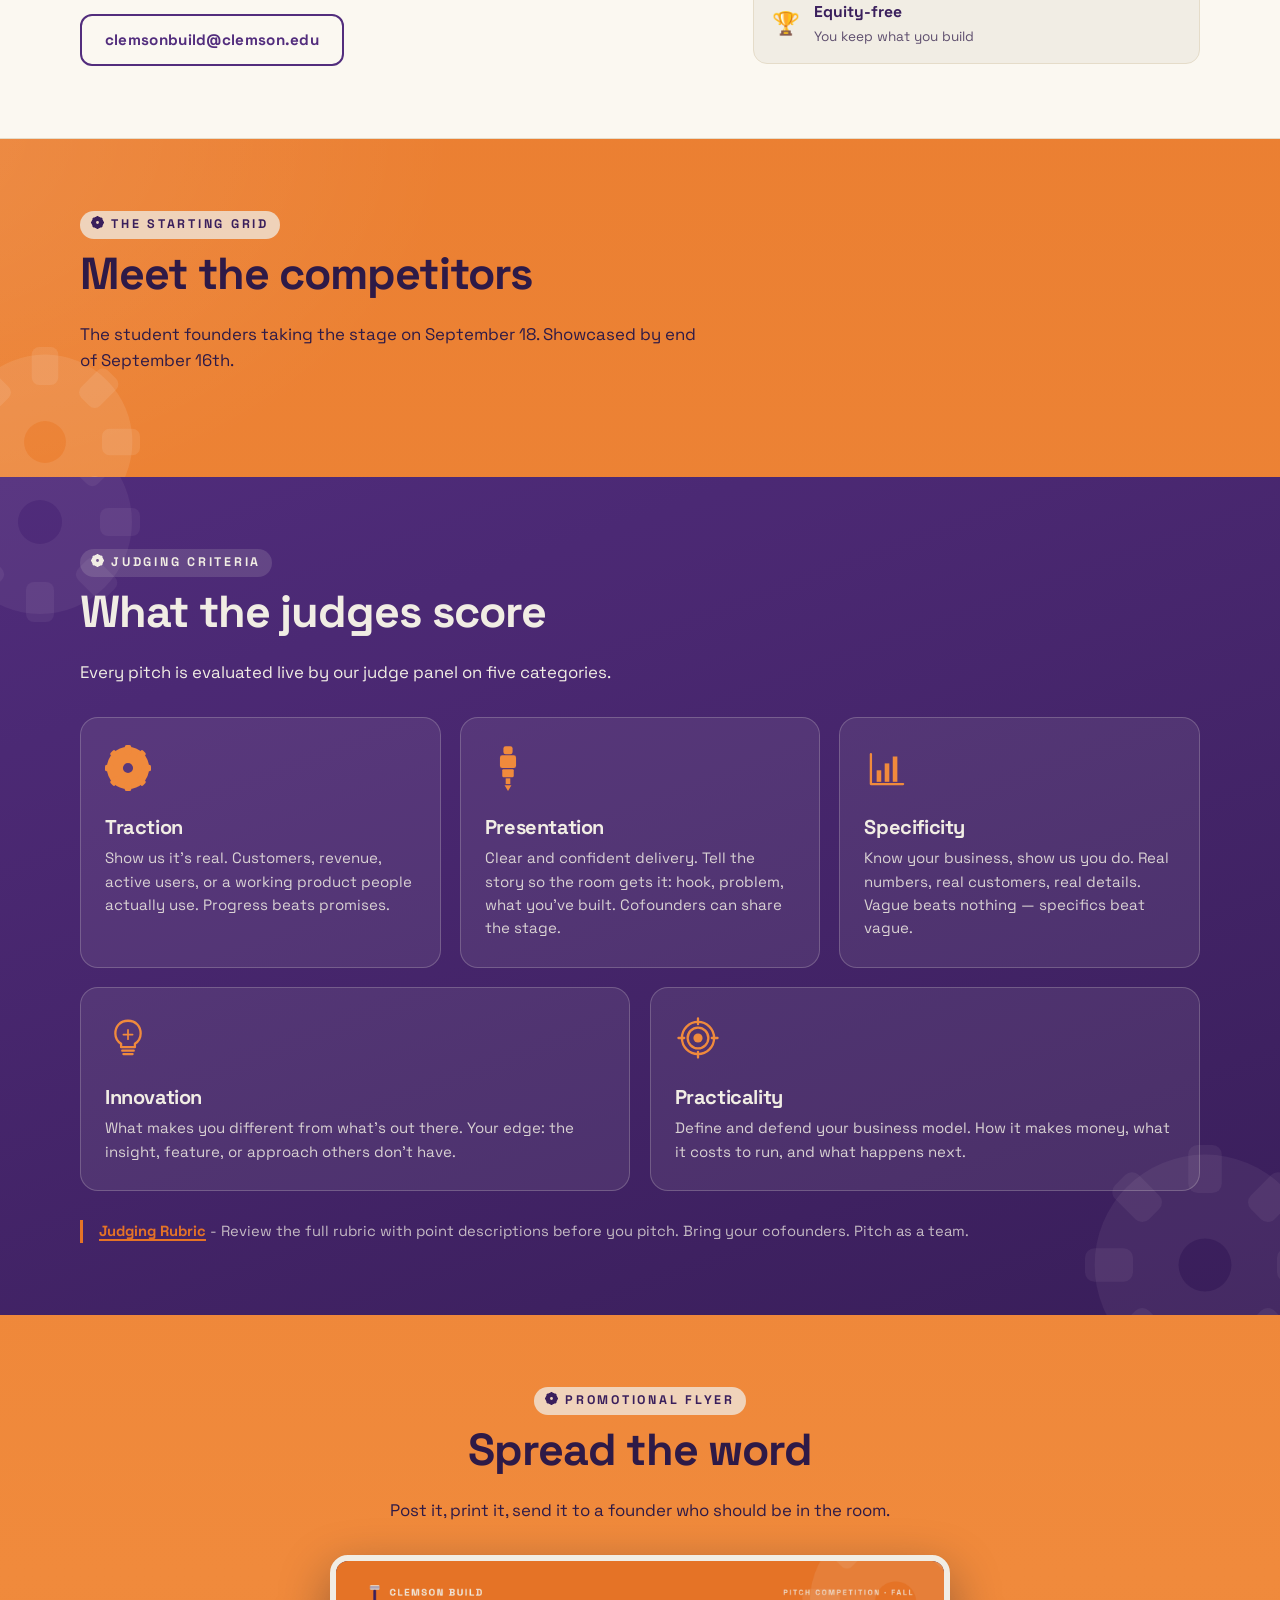
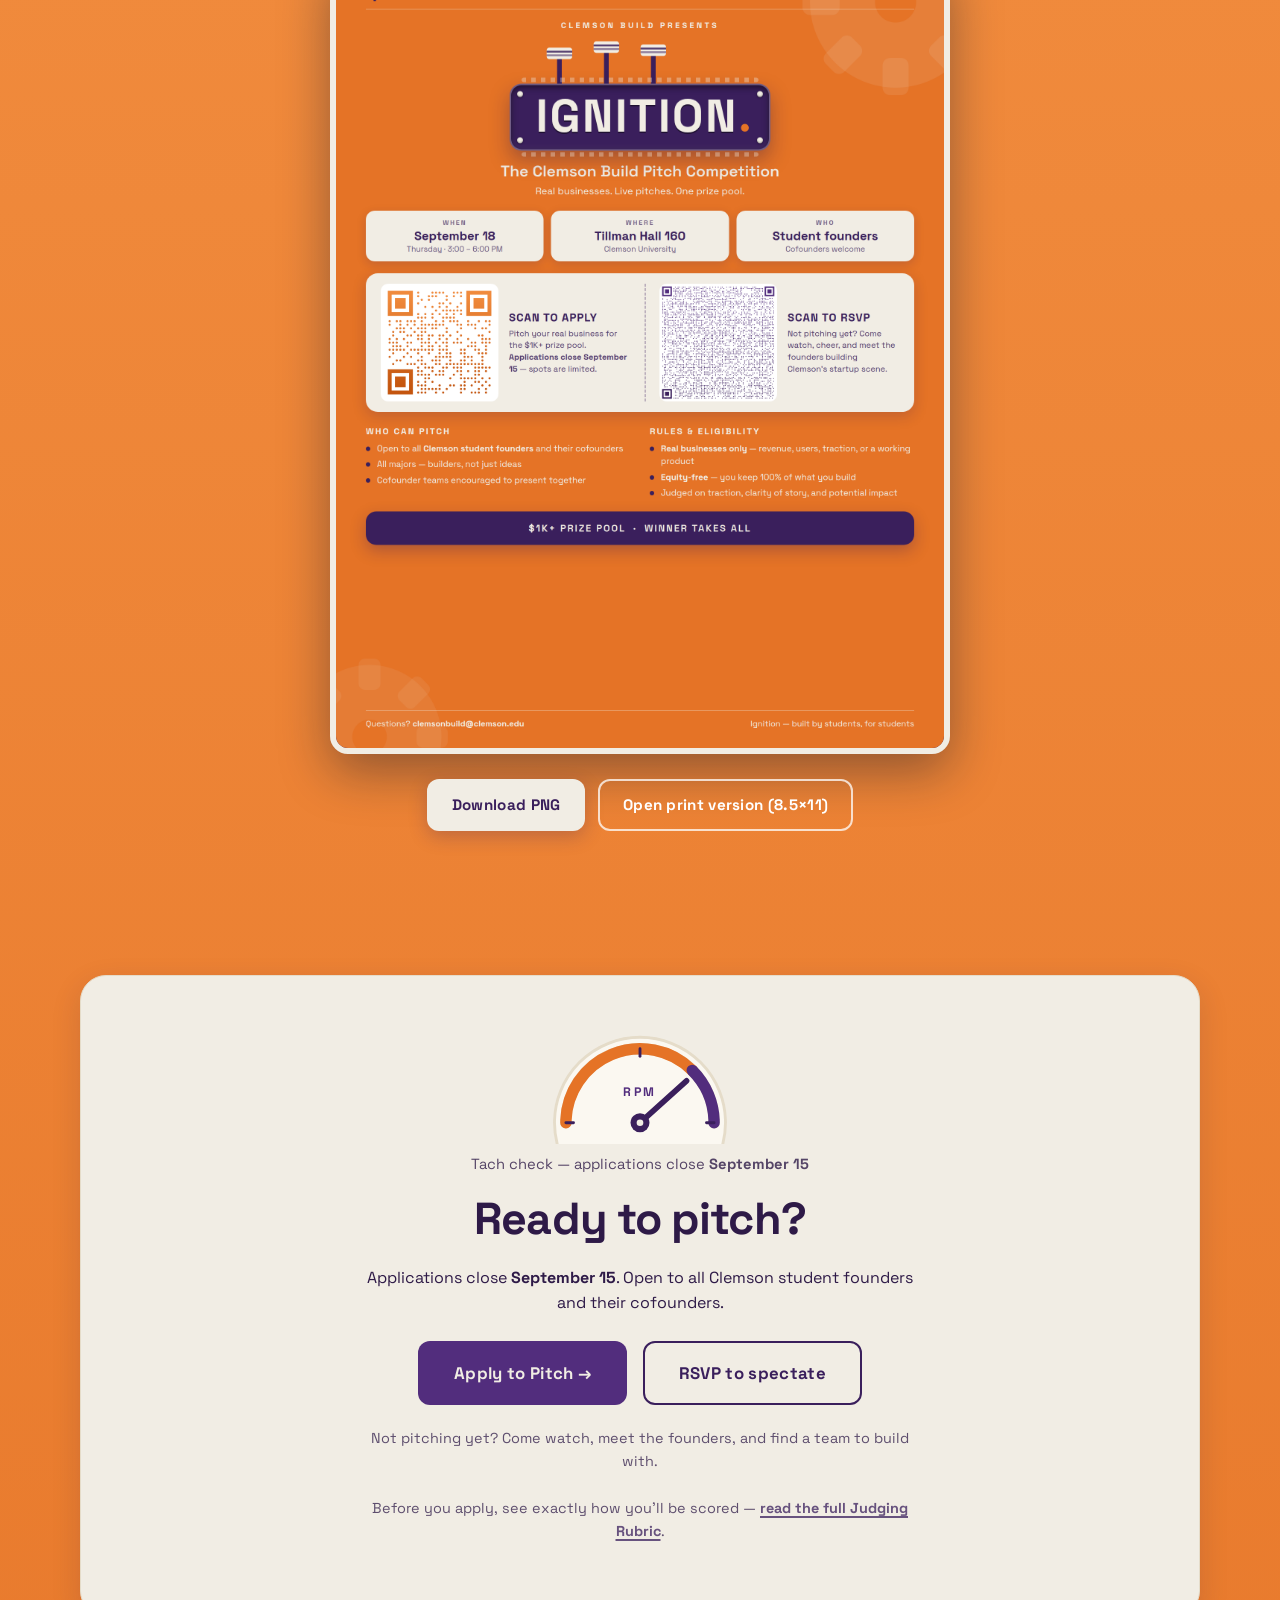
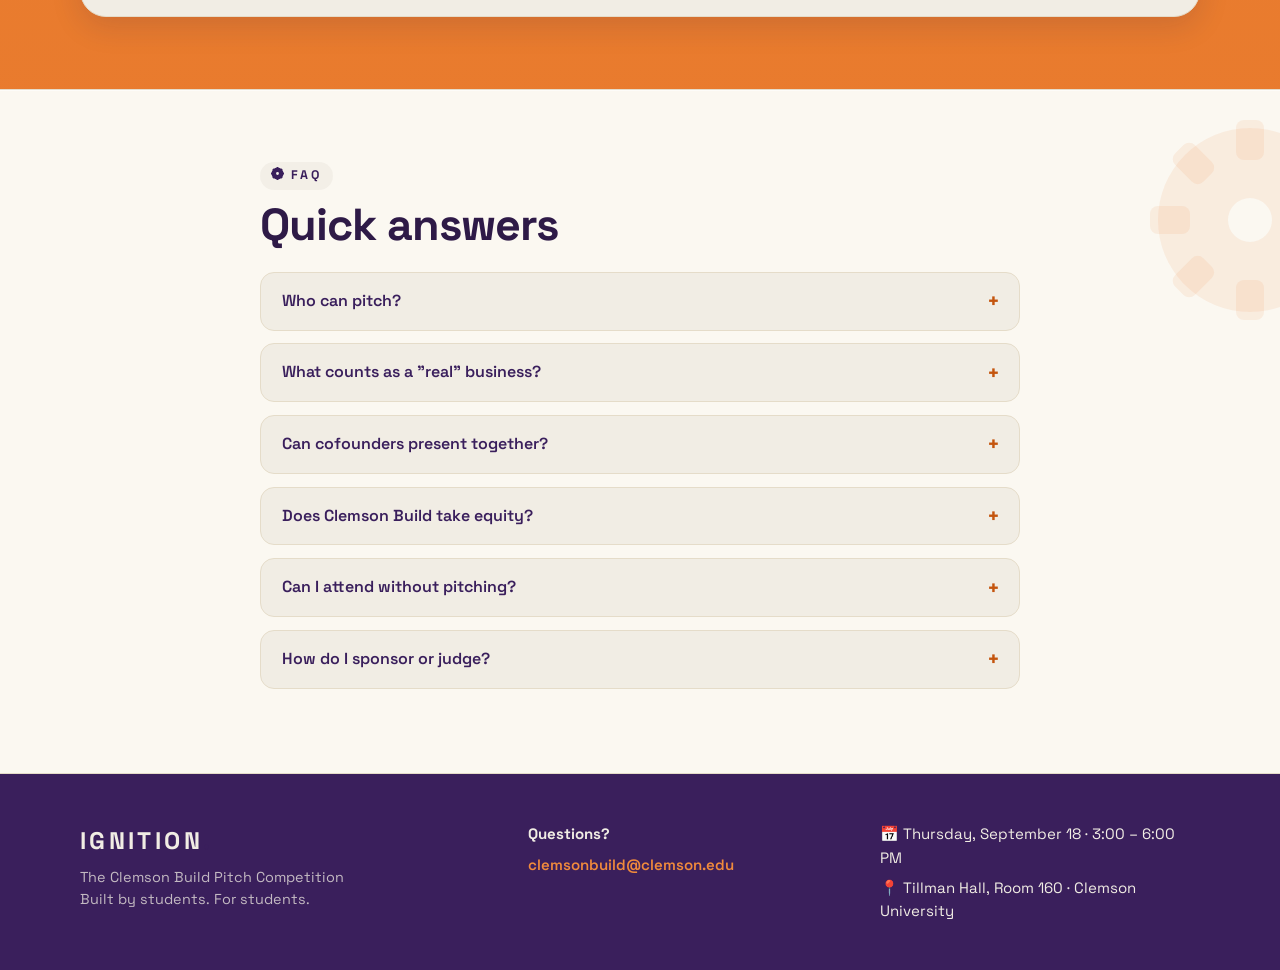
==== commit adacf609: "Expand judging criteria to 5 cards; link Notion rubric; fix #about scroll" ====
--- a/index.html
+++ b/index.html
@@ -17,38 +17,63 @@
 
 	<body>
 
-<!-- ============ SVG symbol library (engine icons) ============ -->
-<svg width="0" height="0" style="position:absolute" aria-hidden="true" focusable="false">
-  <defs>
-    <symbol id="gear" viewBox="0 0 100 100">
-      <path fill="currentColor" fill-rule="nonzero" d="M50 4 A46 46 0 1 1 50 96 A46 46 0 1 1 50 4 Z M50 39 A11 11 0 1 0 50 61 A11 11 0 1 0 50 39 Z"/>
-      <g fill="currentColor">
-        <rect x="43" y="0" width="14" height="20" rx="4"/>
-        <rect x="43" y="0" width="14" height="20" rx="4" transform="rotate(45 50 50)"/>
-        <rect x="43" y="0" width="14" height="20" rx="4" transform="rotate(90 50 50)"/>
-        <rect x="43" y="0" width="14" height="20" rx="4" transform="rotate(135 50 50)"/>
-        <rect x="43" y="0" width="14" height="20" rx="4" transform="rotate(180 50 50)"/>
-        <rect x="43" y="0" width="14" height="20" rx="4" transform="rotate(225 50 50)"/>
-        <rect x="43" y="0" width="14" height="20" rx="4" transform="rotate(270 50 50)"/>
-        <rect x="43" y="0" width="14" height="20" rx="4" transform="rotate(315 50 50)"/>
-      </g>
-    </symbol>
-    <symbol id="spark" viewBox="0 0 40 40">
-      <g fill="currentColor">
-        <rect x="16" y="1" width="8" height="7" rx="2"/>
-        <rect x="13" y="9" width="14" height="11" rx="2"/>
-        <rect x="15" y="21" width="10" height="7" rx="1"/>
-        <rect x="18" y="29" width="4" height="5"/>
-        <path d="M17 35h6l-3 5z"/>
-      </g>
-    </symbol>
-    <symbol id="rocket" viewBox="0 0 40 40">
-      <path fill="currentColor" fill-rule="evenodd" d="M20 1c5.5 4.5 7.5 11 5.5 18.5L20 25l-5.5-5.5C12.5 12 14.5 5.5 20 1z M20 10.5a3 3 0 1 0 0 6 3 3 0 1 0 0-6z"/>
-      <path fill="currentColor" d="M13.6 20.5 7 27l7.2-1.6zM26.4 20.5 33 27l-7.2-1.6z"/>
-      <path fill="currentColor" d="M20 30c1.8 1.6 2.6 4 2.2 6.5L20 39l-2.2-2.5C17.4 31.6 18.2 31.6 20 30z"/>
-    </symbol>
-  </defs>
-</svg>
+		<!-- ============ SVG symbol library (engine icons) ============ -->
+		<svg width="0" height="0" style="position:absolute" aria-hidden="true" focusable="false">
+			<defs>
+				<symbol id="gear" viewBox="0 0 100 100">
+					<path fill="currentColor" fill-rule="nonzero"
+						d="M50 4 A46 46 0 1 1 50 96 A46 46 0 1 1 50 4 Z M50 39 A11 11 0 1 0 50 61 A11 11 0 1 0 50 39 Z" />
+					<g fill="currentColor">
+						<rect x="43" y="0" width="14" height="20" rx="4" />
+						<rect x="43" y="0" width="14" height="20" rx="4" transform="rotate(45 50 50)" />
+						<rect x="43" y="0" width="14" height="20" rx="4" transform="rotate(90 50 50)" />
+						<rect x="43" y="0" width="14" height="20" rx="4" transform="rotate(135 50 50)" />
+						<rect x="43" y="0" width="14" height="20" rx="4" transform="rotate(180 50 50)" />
+						<rect x="43" y="0" width="14" height="20" rx="4" transform="rotate(225 50 50)" />
+						<rect x="43" y="0" width="14" height="20" rx="4" transform="rotate(270 50 50)" />
+						<rect x="43" y="0" width="14" height="20" rx="4" transform="rotate(315 50 50)" />
+					</g>
+				</symbol>
+				<symbol id="spark" viewBox="0 0 40 40">
+					<g fill="currentColor">
+						<rect x="16" y="1" width="8" height="7" rx="2" />
+						<rect x="13" y="9" width="14" height="11" rx="2" />
+						<rect x="15" y="21" width="10" height="7" rx="1" />
+						<rect x="18" y="29" width="4" height="5" />
+						<path d="M17 35h6l-3 5z" />
+					</g>
+				</symbol>
+				<symbol id="rocket" viewBox="0 0 40 40">
+					<path fill="currentColor" fill-rule="evenodd"
+						d="M20 1c5.5 4.5 7.5 11 5.5 18.5L20 25l-5.5-5.5C12.5 12 14.5 5.5 20 1z M20 10.5a3 3 0 1 0 0 6 3 3 0 1 0 0-6z" />
+					<path fill="currentColor" d="M13.6 20.5 7 27l7.2-1.6zM26.4 20.5 33 27l-7.2-1.6z" />
+					<path fill="currentColor"
+						d="M20 30c1.8 1.6 2.6 4 2.2 6.5L20 39l-2.2-2.5C17.4 31.6 18.2 31.6 20 30z" />
+				</symbol>
+				<symbol id="chart" viewBox="0 0 40 40">
+					<path d="M6 34 L34 34 M6 34 L6 8" fill="none" stroke="currentColor" stroke-width="2"
+						stroke-linecap="round" />
+					<rect x="11" y="22" width="4" height="10" fill="currentColor" />
+					<rect x="18" y="16" width="4" height="16" fill="currentColor" />
+					<rect x="25" y="10" width="4" height="22" fill="currentColor" />
+				</symbol>
+				<symbol id="bulb" viewBox="0 0 40 40">
+					<path
+						d="M20 5 C 13 5 9 10 9 16 C 9 20 11 23 14 25 L 14 28 L 26 28 L 26 25 C 29 23 31 20 31 16 C 31 10 27 5 20 5 Z M15 31 L25 31 M16 34 L24 34"
+						fill="none" stroke="currentColor" stroke-width="2" stroke-linecap="round"
+						stroke-linejoin="round" />
+					<path d="M20 13 L20 21 M16 17 L24 17" fill="none" stroke="currentColor" stroke-width="1.5"
+						stroke-linecap="round" />
+				</symbol>
+				<symbol id="target" viewBox="0 0 40 40">
+					<circle cx="20" cy="20" r="14" fill="none" stroke="currentColor" stroke-width="2" />
+					<circle cx="20" cy="20" r="9" fill="none" stroke="currentColor" stroke-width="2" />
+					<circle cx="20" cy="20" r="4" fill="currentColor" />
+					<path d="M20 3 L20 8 M20 32 L20 37 M3 20 L8 20 M32 20 L37 20" fill="none" stroke="currentColor"
+						stroke-width="2" stroke-linecap="round" />
+				</symbol>
+			</defs>
+		</svg>
 
 		<!-- ================= HEADER / NAV ================= -->
 		<header class="site-header">
@@ -76,33 +101,53 @@
 		<main id="top">
 
 			<!-- ================= HERO ================= -->
-			<section class="hero">
+			<section class="hero" id="about">
 				<div class="deco" aria-hidden="true">
-  <svg class="gear g1" viewBox="0 0 100 100" aria-hidden="true" focusable="false"><use href="#gear"/></svg>
-  <svg class="gear g2" viewBox="0 0 100 100" aria-hidden="true" focusable="false"><use href="#gear"/></svg>
-</div>
+					<svg class="gear g1" viewBox="0 0 100 100" aria-hidden="true" focusable="false">
+						<use href="#gear" />
+					</svg>
+					<svg class="gear g2" viewBox="0 0 100 100" aria-hidden="true" focusable="false">
+						<use href="#gear" />
+					</svg>
+				</div>
 				<div class="container hero-grid">
 					<div class="hero-copy">
 						<p class="eyebrow">Clemson Build presents · Start your engines</p>
-<div class="engine-lockup">
-  <svg class="pistons" viewBox="0 0 300 92" aria-hidden="true" focusable="false">
-  <g><rect class="rod" x="56" y="36" width="9" height="56" rx="3"/><rect class="head" x="36" y="16" width="49" height="22" rx="5"/><rect class="ring" x="36" y="22" width="49" height="3.5"/><rect class="ring r2" x="36" y="29" width="49" height="3.5"/></g>
-  <g><rect class="rod" x="146" y="24" width="9" height="68" rx="3"/><rect class="head" x="126" y="4" width="49" height="22" rx="5"/><rect class="ring" x="126" y="10" width="49" height="3.5"/><rect class="ring r2" x="126" y="17" width="49" height="3.5"/></g>
-  <g><rect class="rod" x="236" y="30" width="9" height="62" rx="3"/><rect class="head" x="216" y="10" width="49" height="22" rx="5"/><rect class="ring" x="216" y="16" width="49" height="3.5"/><rect class="ring r2" x="216" y="23" width="49" height="3.5"/></g>
-</svg>
-  <div class="engine-plate">
-    <span class="bolt b1"></span><span class="bolt b2"></span><span class="bolt b3"></span><span class="bolt b4"></span>
-    <h1>IGNITION<span class="dot">.</span></h1>
-  </div>
-  <svg class="exhaust" viewBox="0 0 210 64" aria-hidden="true" focusable="false">
-  <rect class="pipe" x="0" y="22" width="118" height="16" rx="8"/>
-  <rect class="pipe" x="104" y="16" width="64" height="30" rx="15"/>
-  <rect class="pipe" x="162" y="24" width="24" height="14" rx="7"/>
-  <circle class="puff p1" cx="198" cy="31" r="5"/>
-  <circle class="puff p2" cx="204" cy="22" r="7"/>
-  <circle class="puff p3" cx="203" cy="41" r="6"/>
-</svg>
-</div>
+						<div class="engine-lockup">
+							<svg class="pistons" viewBox="0 0 300 92" aria-hidden="true" focusable="false">
+								<g>
+									<rect class="rod" x="56" y="36" width="9" height="56" rx="3" />
+									<rect class="head" x="36" y="16" width="49" height="22" rx="5" />
+									<rect class="ring" x="36" y="22" width="49" height="3.5" />
+									<rect class="ring r2" x="36" y="29" width="49" height="3.5" />
+								</g>
+								<g>
+									<rect class="rod" x="146" y="24" width="9" height="68" rx="3" />
+									<rect class="head" x="126" y="4" width="49" height="22" rx="5" />
+									<rect class="ring" x="126" y="10" width="49" height="3.5" />
+									<rect class="ring r2" x="126" y="17" width="49" height="3.5" />
+								</g>
+								<g>
+									<rect class="rod" x="236" y="30" width="9" height="62" rx="3" />
+									<rect class="head" x="216" y="10" width="49" height="22" rx="5" />
+									<rect class="ring" x="216" y="16" width="49" height="3.5" />
+									<rect class="ring r2" x="216" y="23" width="49" height="3.5" />
+								</g>
+							</svg>
+							<div class="engine-plate">
+								<span class="bolt b1"></span><span class="bolt b2"></span><span
+									class="bolt b3"></span><span class="bolt b4"></span>
+								<h1>IGNITION<span class="dot">.</span></h1>
+							</div>
+							<svg class="exhaust" viewBox="0 0 210 64" aria-hidden="true" focusable="false">
+								<rect class="pipe" x="0" y="22" width="118" height="16" rx="8" />
+								<rect class="pipe" x="104" y="16" width="64" height="30" rx="15" />
+								<rect class="pipe" x="162" y="24" width="24" height="14" rx="7" />
+								<circle class="puff p1" cx="198" cy="31" r="5" />
+								<circle class="puff p2" cx="204" cy="22" r="7" />
+								<circle class="puff p3" cx="203" cy="41" r="6" />
+							</svg>
+						</div>
 						<p class="hero-tag">The Clemson Build Pitch Competition</p>
 						<p class="hero-sub">
 							One room. Real businesses. Live pitches. Clemson's student founders
@@ -133,35 +178,48 @@
 			<!-- ================= HOW IT WORKS ================= -->
 			<section class="section" id="how">
 				<div class="deco" aria-hidden="true">
-				  <svg class="gear g1" viewBox="0 0 100 100" aria-hidden="true" focusable="false"><use href="#gear"/></svg>
+					<svg class="gear g1" viewBox="0 0 100 100" aria-hidden="true" focusable="false">
+						<use href="#gear" />
+					</svg>
 				</div>
 				<div class="container">
-					<p class="section-eyebrow"><svg class="eg" viewBox="0 0 100 100" aria-hidden="true" focusable="false"><use href="#gear"/></svg>How it works</p>
+					<p class="section-eyebrow"><svg class="eg" viewBox="0 0 100 100" aria-hidden="true"
+							focusable="false">
+							<use href="#gear" />
+						</svg>How it works</p>
 					<h2>The ignition sequence</h2>
 					<div class="steps">
 						<article class="step-card">
-							<svg class="step-gear" viewBox="0 0 100 100" aria-hidden="true" focusable="false"><use href="#gear"/></svg>
+							<svg class="step-gear" viewBox="0 0 100 100" aria-hidden="true" focusable="false">
+								<use href="#gear" />
+							</svg>
 							<div class="step-num">01</div>
 							<h3>Apply</h3>
 							<p>Submit your application through our Paperform by <strong>September 15</strong>. Real
 								businesses only — revenue, users, traction, or a working product.</p>
 						</article>
 						<article class="step-card">
-							<svg class="step-gear" viewBox="0 0 100 100" aria-hidden="true" focusable="false"><use href="#gear"/></svg>
+							<svg class="step-gear" viewBox="0 0 100 100" aria-hidden="true" focusable="false">
+								<use href="#gear" />
+							</svg>
 							<div class="step-num">02</div>
 							<h3>Get confirmed</h3>
-							<p>Spots are limited and reviewed on a rolling basis. Confirmed founders get their pitch
-								slot and event details by email.</p>
+							<p>Spots are limited. Confirmed founders get their pitch
+								slot and event details by email end of day September 16.</p>
 						</article>
 						<article class="step-card">
-							<svg class="step-gear" viewBox="0 0 100 100" aria-hidden="true" focusable="false"><use href="#gear"/></svg>
+							<svg class="step-gear" viewBox="0 0 100 100" aria-hidden="true" focusable="false">
+								<use href="#gear" />
+							</svg>
 							<div class="step-num">03</div>
 							<h3>Pitch live</h3>
 							<p>Take the stage at Tillman Hall on <strong>September 18</strong>, 3–6 PM. Cofounders are
 								encouraged to present together.</p>
 						</article>
 						<article class="step-card">
-							<svg class="step-gear" viewBox="0 0 100 100" aria-hidden="true" focusable="false"><use href="#gear"/></svg>
+							<svg class="step-gear" viewBox="0 0 100 100" aria-hidden="true" focusable="false">
+								<use href="#gear" />
+							</svg>
 							<div class="step-num">04</div>
 							<h3>Win</h3>
 							<p>The winner takes the $1K+ prize pool. It's equity-free — you keep 100% of
@@ -174,11 +232,16 @@
 			<!-- ================= ABOUT THE CLUB ================= -->
 			<section class="section section-card" id="club">
 				<div class="deco" aria-hidden="true">
-				  <svg class="gear g1" viewBox="0 0 100 100" aria-hidden="true" focusable="false"><use href="#gear"/></svg>
+					<svg class="gear g1" viewBox="0 0 100 100" aria-hidden="true" focusable="false">
+						<use href="#gear" />
+					</svg>
 				</div>
 				<div class="container club-grid">
 					<div>
-						<p class="section-eyebrow"><svg class="eg" viewBox="0 0 100 100" aria-hidden="true" focusable="false"><use href="#gear"/></svg>The club behind it</p>
+						<p class="section-eyebrow"><svg class="eg" viewBox="0 0 100 100" aria-hidden="true"
+								focusable="false">
+								<use href="#gear" />
+							</svg>The club behind it</p>
 						<h2>Clemson Build</h2>
 						<p>
 							Clemson Build is a student-run entrepreneurship community at Clemson
@@ -192,7 +255,8 @@
 							possible for anyone.
 						</p>
 						<div class="club-links">
-							<a class="btn btn-outline" href="mailto:clemsonbuild@clemson.edu">clemsonbuild@clemson.edu</a>
+							<a class="btn btn-outline"
+								href="mailto:clemsonbuild@clemson.edu">clemsonbuild@clemson.edu</a>
 						</div>
 					</div>
 					<aside class="club-facts">
@@ -215,13 +279,18 @@
 			<!-- ================= COMPETITORS ================= -->
 			<section class="section" id="competitors">
 				<div class="deco" aria-hidden="true">
-				  <svg class="gear g1" viewBox="0 0 100 100" aria-hidden="true" focusable="false"><use href="#gear"/></svg>
+					<svg class="gear g1" viewBox="0 0 100 100" aria-hidden="true" focusable="false">
+						<use href="#gear" />
+					</svg>
 				</div>
 				<div class="container">
-					<p class="section-eyebrow"><svg class="eg" viewBox="0 0 100 100" aria-hidden="true" focusable="false"><use href="#gear"/></svg>The starting grid</p>
+					<p class="section-eyebrow"><svg class="eg" viewBox="0 0 100 100" aria-hidden="true"
+							focusable="false">
+							<use href="#gear" />
+						</svg>The starting grid</p>
 					<h2>Meet the competitors</h2>
-					<p class="section-sub">The student founders taking the stage on September 18. Spots fill on a
-						rolling basis — yours could be next.</p>
+					<p class="section-sub">The student founders taking the stage on September 18. Showcased by end
+						of September 16th.</p>
 					<!-- Cards are rendered from the COMPETITORS array in script.js -->
 					<div class="team-grid" id="teamGrid" aria-live="polite"></div>
 				</div>
@@ -230,49 +299,94 @@
 			<!-- ================= JUDGING ================= -->
 			<section class="section section-dark" id="judging">
 				<div class="deco" aria-hidden="true">
-				  <svg class="gear g1" viewBox="0 0 100 100" aria-hidden="true" focusable="false"><use href="#gear"/></svg>
-				  <svg class="gear g2" viewBox="0 0 100 100" aria-hidden="true" focusable="false"><use href="#gear"/></svg>
+					<svg class="gear g1" viewBox="0 0 100 100" aria-hidden="true" focusable="false">
+						<use href="#gear" />
+					</svg>
+					<svg class="gear g2" viewBox="0 0 100 100" aria-hidden="true" focusable="false">
+						<use href="#gear" />
+					</svg>
 				</div>
 				<div class="container">
-					<p class="section-eyebrow light"><svg class="eg" viewBox="0 0 100 100" aria-hidden="true" focusable="false"><use href="#gear"/></svg>Judging criteria</p>
+					<p class="section-eyebrow light"><svg class="eg" viewBox="0 0 100 100" aria-hidden="true"
+							focusable="false">
+							<use href="#gear" />
+						</svg>Judging criteria</p>
 					<h2>What the judges score</h2>
-					<p class="section-sub light">Every pitch is evaluated live by our judge panel on three pillars.</p>
-					<div class="criteria">
+					<p class="section-sub light">Every pitch is evaluated live by our judge panel on five categories.
+					</p>
+					<div class="criteria criteria-five">
 						<article class="criterion">
-							<div class="crit-icon"><svg class="crit-svg spin-slow" viewBox="0 0 100 100" aria-hidden="true" focusable="false"><use href="#gear"/></svg></div>
+							<div class="crit-icon"><svg class="crit-svg spin-slow" viewBox="0 0 100 100"
+									aria-hidden="true" focusable="false">
+									<use href="#gear" />
+								</svg></div>
 							<h3>Traction</h3>
-							<p>Proof it's real: customers, revenue, active users, or a working product already in the
-								world. We reward progress, not promises.</p>
+							<p>Show us it's real. Customers, revenue, active users, or a working product people actually
+								use. Progress beats promises.</p>
 						</article>
 						<article class="criterion">
-							<div class="crit-icon"><svg class="crit-svg" viewBox="0 0 40 40" aria-hidden="true" focusable="false"><use href="#spark"/></svg></div>
-							<h3>Clarity of story</h3>
-							<p>The problem, the insight, and why your team wins — told sharp enough to repeat. Judges
-								score how clearly the business comes through.</p>
+							<div class="crit-icon"><svg class="crit-svg" viewBox="0 0 40 40" aria-hidden="true"
+									focusable="false">
+									<use href="#spark" />
+								</svg></div>
+							<h3>Presentation</h3>
+							<p>Clear and confident delivery. Tell the story so the room gets it: hook, problem, what
+								you've built. Cofounders can share the stage.</p>
 						</article>
 						<article class="criterion">
-							<div class="crit-icon"><svg class="crit-svg" viewBox="0 0 40 40" aria-hidden="true" focusable="false"><use href="#rocket"/></svg></div>
-							<h3>Potential impact</h3>
-							<p>Where it goes from here: the market, the growth path, and what a win unlocks for the
-								venture and the community around it.</p>
-						</article>
-					</div>
-					<p class="criteria-note">Final rubric and weights are announced at the event. Bring your cofounders
-						— teams that tell the story together score together.</p>
+							<div class="crit-icon"><svg class="crit-svg" viewBox="0 0 40 40" aria-hidden="true"
+									focusable="false">
+									<use href="#chart" />
+								</svg></div>
+							<h3>Specificity</h3>
+							<p>Know your business, show us you do. Real numbers, real customers, real details. Vague
+								beats nothing — specifics beat vague.</p>
+						</article>
+						<article class="criterion">
+							<div class="crit-icon"><svg class="crit-svg" viewBox="0 0 40 40" aria-hidden="true"
+									focusable="false">
+									<use href="#bulb" />
+								</svg></div>
+							<h3>Innovation</h3>
+							<p>What makes you different from what's out there. Your edge: the insight, feature, or
+								approach others don't have.</p>
+						</article>
+						<article class="criterion">
+							<div class="crit-icon"><svg class="crit-svg" viewBox="0 0 40 40" aria-hidden="true"
+									focusable="false">
+									<use href="#target" />
+								</svg></div>
+							<h3>Practicality</h3>
+							<p>Define and defend your business model. How it makes money, what it costs to run, and what
+								happens next.</p>
+						</article>
+					</div>
+					<p class="criteria-note">
+						<a class="rubric-link"
+							href="https://efficient-delivery-37d.notion.site/Judging-Rubric-356a29c098a98002ae3eff4fc9fd6e0c?source=copy_link"
+							target="_blank" rel="noopener">Judging Rubric</a> - Review the full rubric with
+						point descriptions before you pitch. Bring your cofounders. Pitch as a team.
+					</p>
 				</div>
 			</section>
 
 			<!-- ================= FLYER ================= -->
 			<section class="section" id="flyer">
 				<div class="container flyer-wrap">
-					<p class="section-eyebrow"><svg class="eg" viewBox="0 0 100 100" aria-hidden="true" focusable="false"><use href="#gear"/></svg>Promotional flyer</p>
+					<p class="section-eyebrow"><svg class="eg" viewBox="0 0 100 100" aria-hidden="true"
+							focusable="false">
+							<use href="#gear" />
+						</svg>Promotional flyer</p>
 					<h2>Spread the word</h2>
 					<p class="section-sub">Post it, print it, send it to a founder who should be in the room.</p>
 					<div class="flyer-frame">
-						<img src="flyer/flyer-print.png" alt="Ignition flyer — Clemson Build Pitch Competition, with application and RSVP QR codes" loading="lazy" />
+						<img src="flyer/flyer-print.png"
+							alt="Ignition flyer — Clemson Build Pitch Competition, with application and RSVP QR codes"
+							loading="lazy" />
 					</div>
 					<div class="flyer-actions">
-						<a class="btn btn-primary" href="flyer/flyer-print.png" download="ignition-pitch-competition-flyer.png">Download PNG</a>
+						<a class="btn btn-primary" href="flyer/flyer-print.png"
+							download="ignition-pitch-competition-flyer.png">Download PNG</a>
 						<a class="btn btn-ghost" href="flyer/flyer.html" target="_blank" rel="noopener">Open print
 							version (8.5×11)</a>
 					</div>
@@ -283,32 +397,38 @@
 			<section class="section" id="apply">
 				<div class="container">
 					<div class="apply-card">
-						<svg class="gauge" viewBox="0 0 200 126" role="img" aria-label="Tachometer reading high — applications close September 15">
-						  <circle class="g-face" cx="100" cy="104" r="90"/>
-						  <path class="g-track" d="M22 104 A78 78 0 0 1 178 104"/>
-						  <path class="g-arc" d="M22 104 A78 78 0 0 1 155 48.8"/>
-						  <path class="g-hot" d="M155 48.8 A78 78 0 0 1 178 104"/>
-						  <line class="g-tick" x1="30" y1="104" x2="22" y2="104"/>
-						  <line class="g-tick" x1="100" y1="34" x2="100" y2="26"/>
-						  <line class="g-tick" x1="170" y1="104" x2="178" y2="104"/>
-						  <text class="g-label" x="100" y="76">RPM</text>
-						  <line class="g-needle" x1="100" y1="104" x2="149" y2="59.8"/>
-						  <circle class="g-cap" cx="100" cy="104" r="10"/>
-						  <circle class="g-cap-dot" cx="100" cy="104" r="3.5"/>
+						<svg class="gauge" viewBox="0 0 200 126" role="img"
+							aria-label="Tachometer reading high — applications close September 15">
+							<circle class="g-face" cx="100" cy="104" r="90" />
+							<path class="g-track" d="M22 104 A78 78 0 0 1 178 104" />
+							<path class="g-arc" d="M22 104 A78 78 0 0 1 155 48.8" />
+							<path class="g-hot" d="M155 48.8 A78 78 0 0 1 178 104" />
+							<line class="g-tick" x1="30" y1="104" x2="22" y2="104" />
+							<line class="g-tick" x1="100" y1="34" x2="100" y2="26" />
+							<line class="g-tick" x1="170" y1="104" x2="178" y2="104" />
+							<text class="g-label" x="100" y="76">RPM</text>
+							<line class="g-needle" x1="100" y1="104" x2="149" y2="59.8" />
+							<circle class="g-cap" cx="100" cy="104" r="10" />
+							<circle class="g-cap-dot" cx="100" cy="104" r="3.5" />
 						</svg>
 						<p class="gauge-caption">Tach check — applications close <strong>September 15</strong></p>
 						<h2>Ready to pitch?</h2>
 						<p>
-							Applications close <strong>September 15</strong> and are reviewed on a
-							rolling basis — earlier is better. Open to all Clemson student
+							Applications close <strong>September 15</strong>. Open to all Clemson student
 							founders and their cofounders.
 						</p>
 						<div class="apply-ctas">
-							<a class="btn btn-dark btn-lg" data-apply href="#top">Apply to Pitch →</a>
-							<a class="btn btn-outline-dark btn-lg" data-rsvp href="#top">RSVP to spectate</a>
+							<a class="btn btn-dark btn-lg" data-apply href="https://zs7crkyp.paperform.co/">Apply to
+								Pitch →</a>
+							<a class="btn btn-outline-dark btn-lg" data-rsvp
+								href="https://tinyurl.com/IgnitionComp">RSVP to spectate</a>
 						</div>
 						<p class="apply-note">Not pitching yet? Come watch, meet the founders, and find a team to build
 							with.</p>
+						<p class="apply-note">Before you apply, see exactly how you'll be scored — <a
+								class="rubric-link-dark"
+								href="https://efficient-delivery-37d.notion.site/Judging-Rubric-356a29c098a98002ae3eff4fc9fd6e0c?source=copy_link"
+								target="_blank" rel="noopener">read the full Judging Rubric</a>.</p>
 					</div>
 				</div>
 			</section>
@@ -316,15 +436,20 @@
 			<!-- ================= FAQ ================= -->
 			<section class="section section-card" id="faq">
 				<div class="deco" aria-hidden="true">
-				  <svg class="gear g1" viewBox="0 0 100 100" aria-hidden="true" focusable="false"><use href="#gear"/></svg>
+					<svg class="gear g1" viewBox="0 0 100 100" aria-hidden="true" focusable="false">
+						<use href="#gear" />
+					</svg>
 				</div>
 				<div class="container container-narrow">
-					<p class="section-eyebrow"><svg class="eg" viewBox="0 0 100 100" aria-hidden="true" focusable="false"><use href="#gear"/></svg>FAQ</p>
+					<p class="section-eyebrow"><svg class="eg" viewBox="0 0 100 100" aria-hidden="true"
+							focusable="false">
+							<use href="#gear" />
+						</svg>FAQ</p>
 					<h2>Quick answers</h2>
 					<details>
 						<summary>Who can pitch?</summary>
 						<p>Any currently enrolled Clemson University student founder and their cofounders. All majors
-							welcome — builders, not just ideas.</p>
+							welcome.</p>
 					</details>
 					<details>
 						<summary>What counts as a "real" business?</summary>
--- a/styles.css
+++ b/styles.css
@@ -245,6 +245,21 @@
 
 /* ---------------- Judging ---------------- */
 .criteria { display: grid; grid-template-columns: repeat(3, 1fr); gap: 1.2rem; }
+.criteria-five {
+  grid-template-columns: repeat(6, 1fr);
+}
+.criteria-five .criterion:nth-child(1) { grid-column: span 2; }
+.criteria-five .criterion:nth-child(2) { grid-column: span 2; }
+.criteria-five .criterion:nth-child(3) { grid-column: span 2; }
+.criteria-five .criterion:nth-child(4) { grid-column: span 3; }
+.criteria-five .criterion:nth-child(5) { grid-column: span 3; }
+@media (max-width: 980px) {
+  .criteria-five { grid-template-columns: repeat(2, 1fr); }
+  .criteria-five .criterion:nth-child(n) { grid-column: span 1; }
+}
+@media (max-width: 620px) {
+  .criteria-five { grid-template-columns: 1fr; }
+}
 .criterion {
   background: rgba(241, 237, 228, 0.08);
   border: 1px solid rgba(241, 237, 228, 0.22);
@@ -258,6 +273,19 @@
   margin-top: 1.8rem; font-size: 0.92rem; color: rgba(241, 237, 228, 0.75);
   border-left: 3px solid var(--orange);
   padding-left: 1rem;
+}
+.criteria-note .rubric-link {
+  color: var(--orange);
+  font-weight: 700;
+  text-decoration: underline;
+  text-underline-offset: 3px;
+  text-decoration-thickness: 1.5px;
+  transition: color 0.18s ease, text-decoration-color 0.18s ease;
+}
+.criteria-note .rubric-link:hover,
+.criteria-note .rubric-link:focus-visible {
+  color: #ffd089;
+  text-decoration-color: #ffd089;
 }
 
 /* ---------------- Flyer ---------------- */
@@ -286,6 +314,17 @@
 .apply-card p { max-width: 36rem; margin: 0 auto 1.6rem; }
 .apply-ctas { display: flex; justify-content: center; flex-wrap: wrap; gap: 1rem; }
 .apply-note { font-size: 0.9rem !important; opacity: 0.75; margin-top: 1.4rem !important; }
+.apply-note .rubric-link-dark {
+  color: var(--purple-deep);
+  font-weight: 700;
+  text-decoration: underline;
+  text-underline-offset: 3px;
+  text-decoration-thickness: 1.5px;
+}
+.apply-note .rubric-link-dark:hover,
+.apply-note .rubric-link-dark:focus-visible {
+  color: #1a0d33;
+}
 
 /* ---------------- FAQ ---------------- */
 details {
@@ -382,6 +421,9 @@
 
 .hero .g1 { top: -60px; right: -45px; width: 230px; height: 230px; }
 .hero .g2 { bottom: -70px; left: -55px; width: 180px; height: 180px; animation-duration: 38s; animation-direction: reverse; opacity: 0.8; }
+
+/* Make the #about (hero) link in the header scroll all the way to the top of the page */
+#about { scroll-margin-top: -120px; }
 #how .g1 { top: -50px; right: -40px; width: 190px; height: 190px; }
 #club .g1 { top: 40px; right: -65px; width: 210px; height: 210px; color: rgba(229, 115, 38, 0.10); }
 #competitors .g1 { bottom: -60px; left: -50px; width: 190px; height: 190px; }
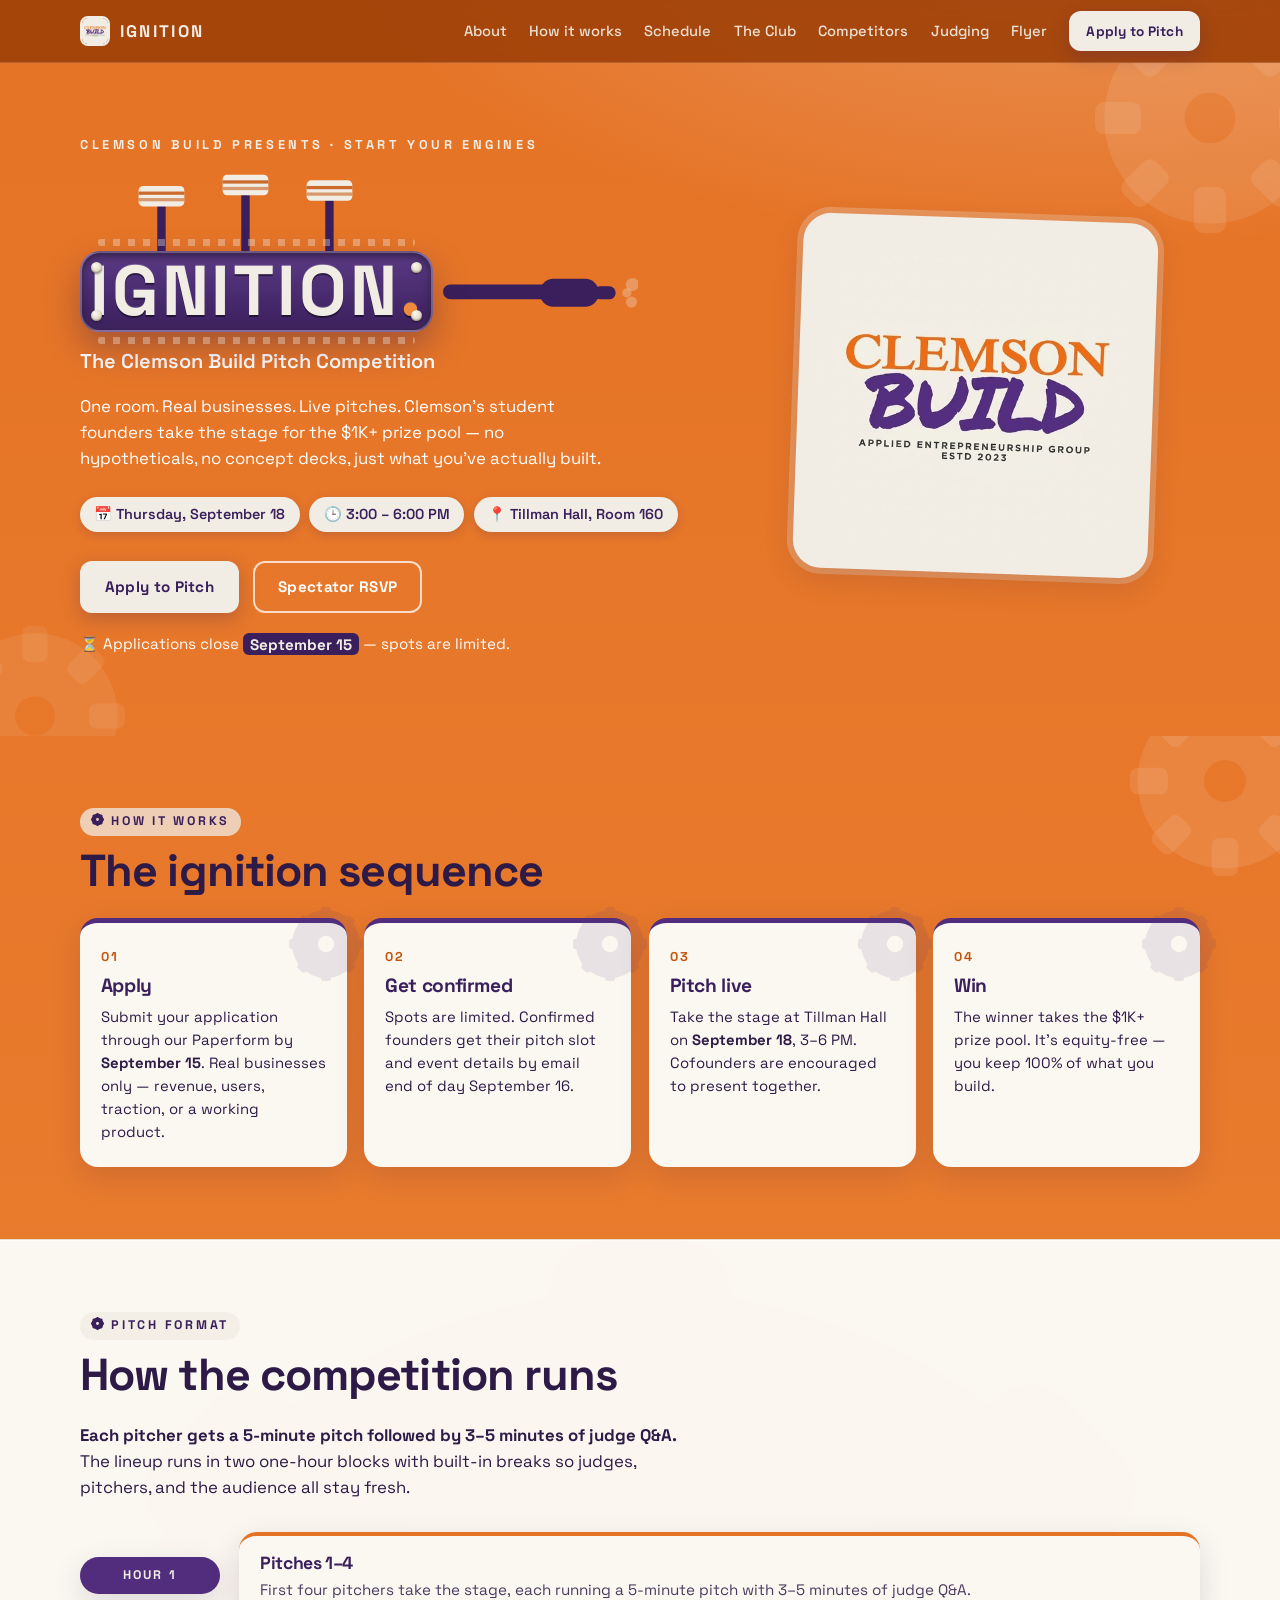
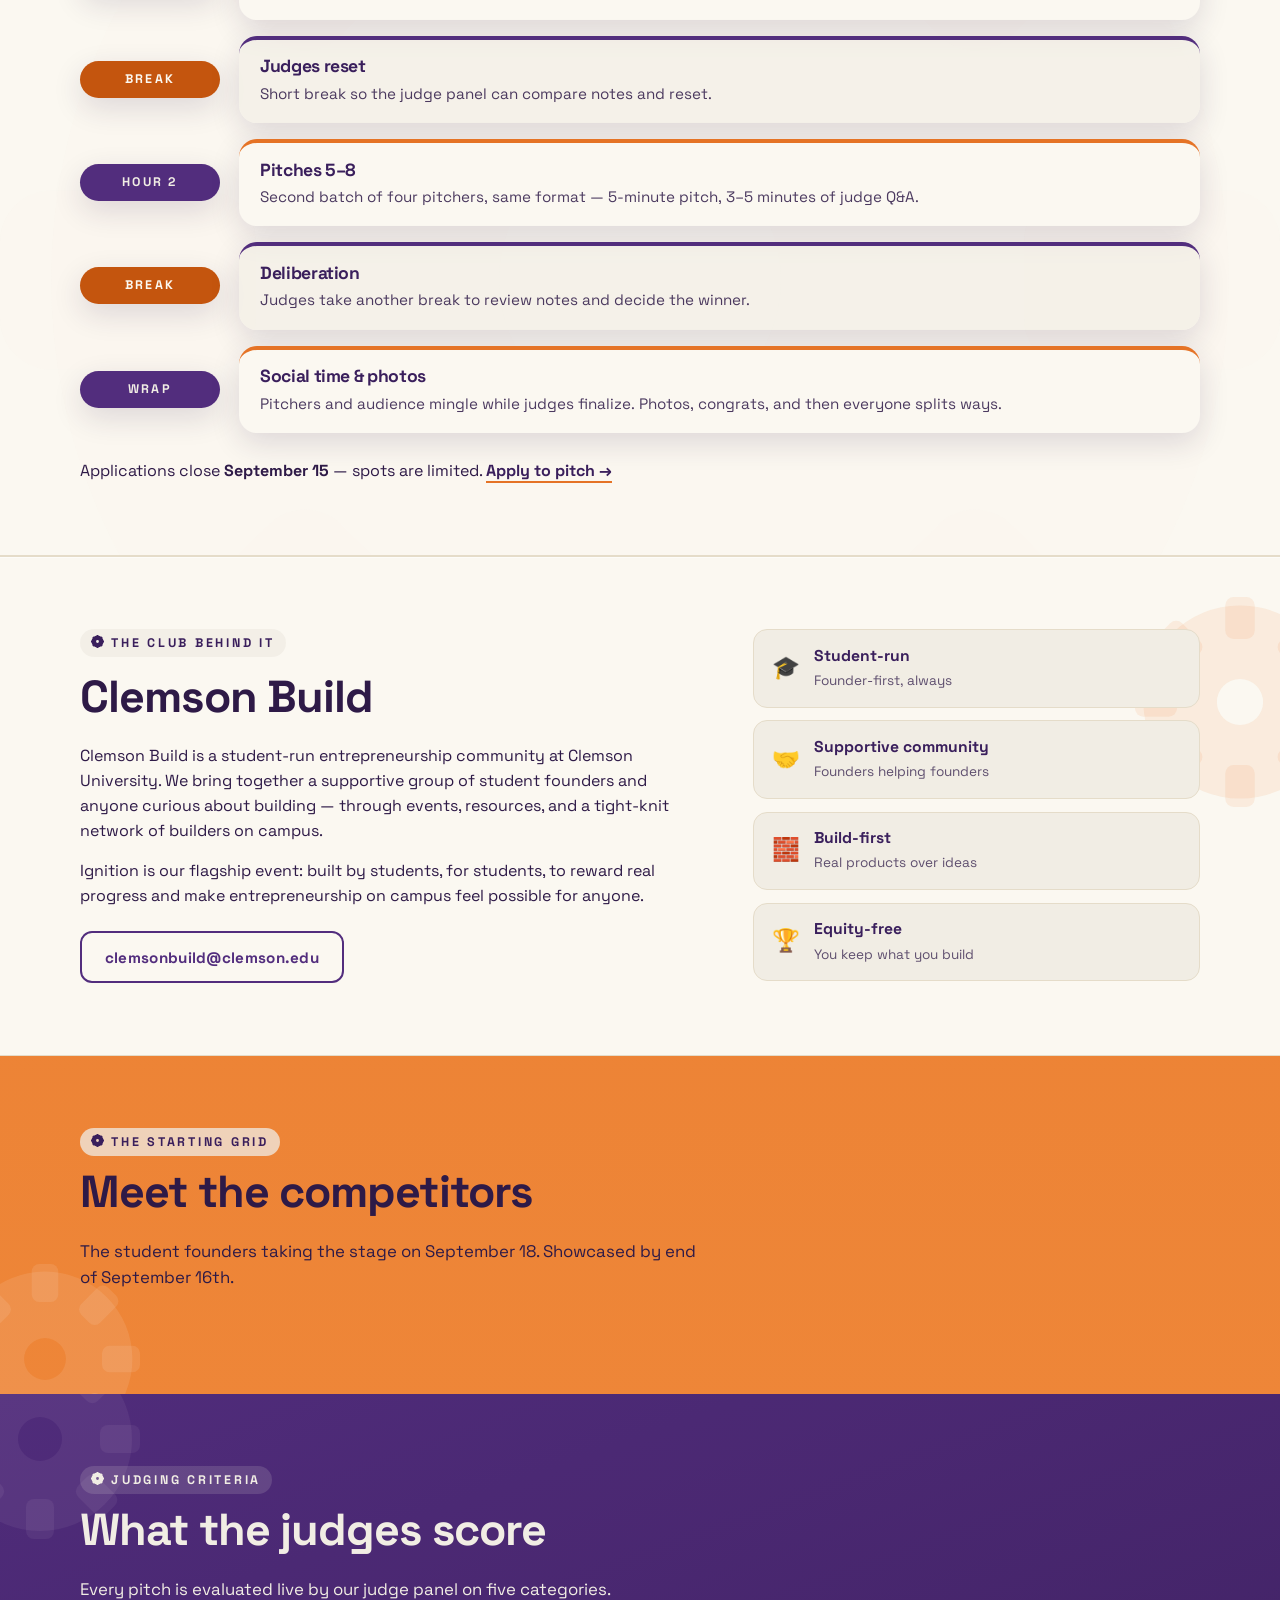
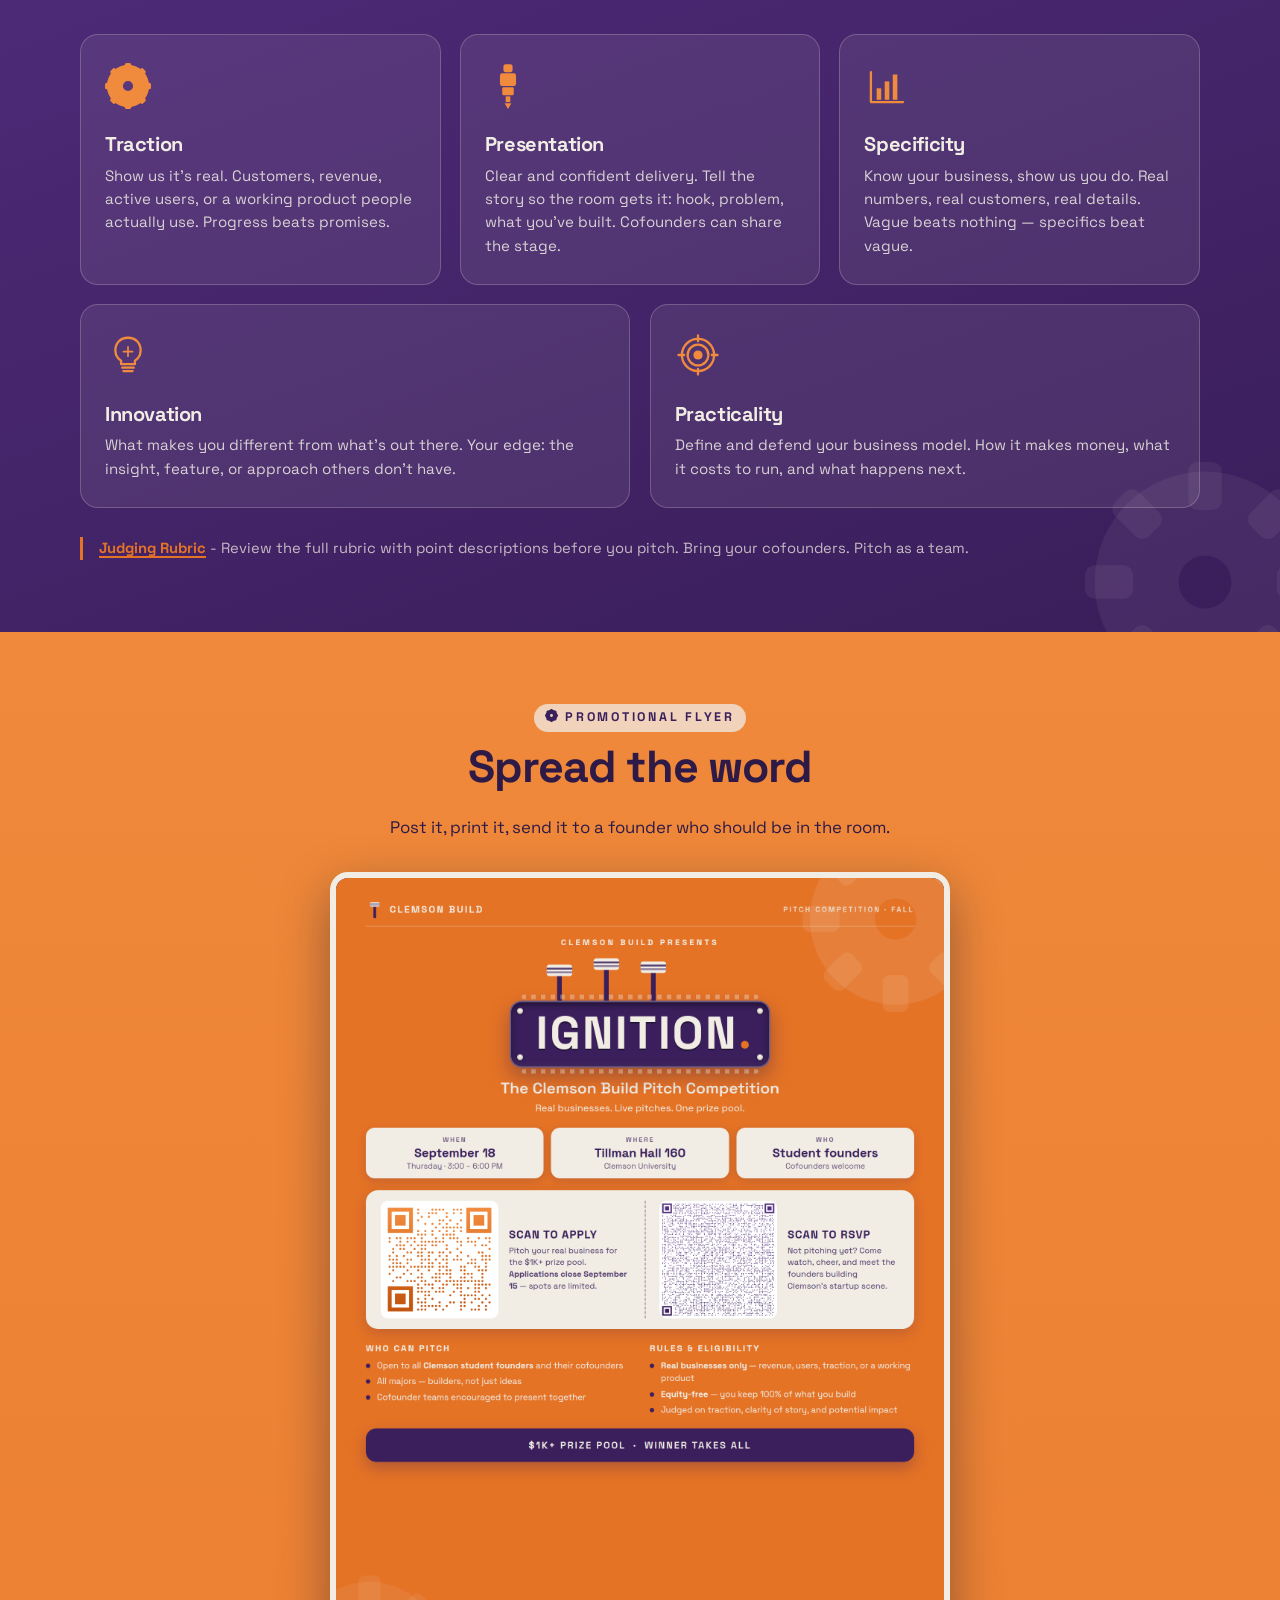
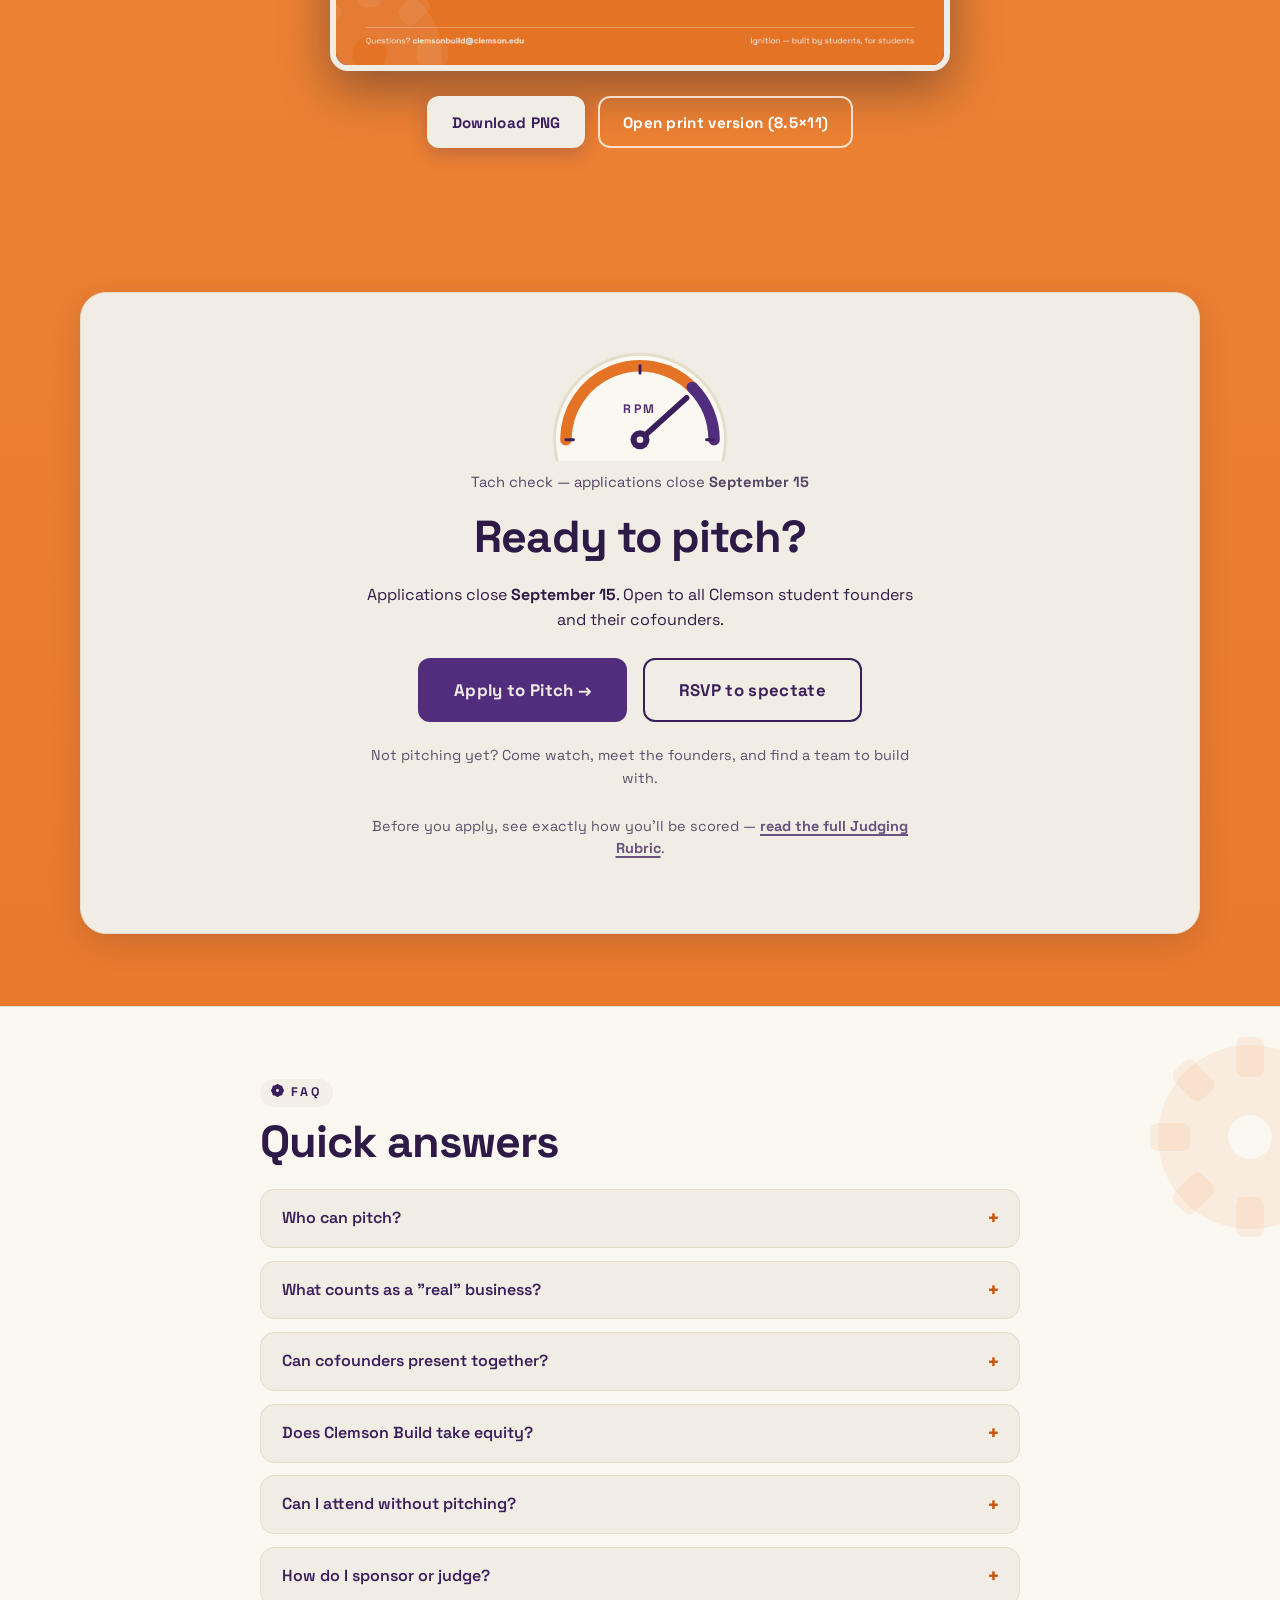
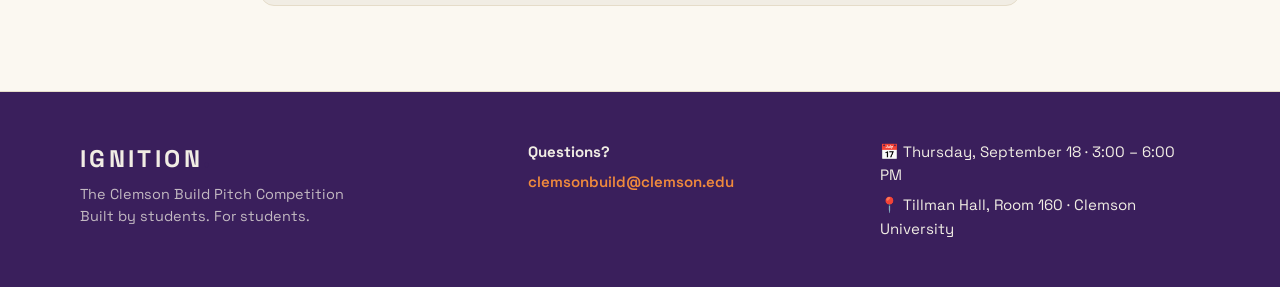
==== commit 7dd591e1: "Add website to flyer and how the competition runs" ====
--- a/index.html
+++ b/index.html
@@ -88,6 +88,7 @@
 				<ul class="nav-links" id="navLinks">
 					<li><a href="#about">About</a></li>
 					<li><a href="#how">How it works</a></li>
+					<li><a href="#schedule">Schedule</a></li>
 					<li><a href="#club">The Club</a></li>
 					<li><a href="#competitors">Competitors</a></li>
 					<li><a href="#judging">Judging</a></li>
@@ -229,6 +230,73 @@
 				</div>
 			</section>
 
+			<!-- ================= PITCH FORMAT / SCHEDULE ================= -->
+			<section class="section section-card" id="schedule">
+				<div class="deco" aria-hidden="true">
+					<svg class="gear g1" viewBox="0 0 100 100" aria-hidden="true" focusable="false">
+						<use href="#gear" />
+					</svg>
+				</div>
+				<div class="container">
+					<p class="section-eyebrow"><svg class="eg" viewBox="0 0 100 100" aria-hidden="true"
+							focusable="false">
+							<use href="#gear" />
+						</svg>Pitch format</p>
+					<h2>How the competition runs</h2>
+					<p class="section-sub">
+						<strong>Each pitcher gets a 5-minute pitch followed by 3–5 minutes of judge Q&amp;A.</strong>
+						The lineup runs in two one-hour blocks with built-in breaks so judges, pitchers,
+						and the audience all stay fresh.
+					</p>
+
+					<ol class="schedule" aria-label="Competition schedule">
+						<li class="schedule-row">
+							<span class="schedule-time">Hour 1</span>
+							<div class="schedule-card">
+								<h3>Pitches 1–4</h3>
+								<p>First four pitchers take the stage, each running a 5-minute pitch with
+									3–5 minutes of judge Q&amp;A.</p>
+							</div>
+						</li>
+						<li class="schedule-row break">
+							<span class="schedule-time">Break</span>
+							<div class="schedule-card">
+								<h3>Judges reset</h3>
+								<p>Short break so the judge panel can compare notes and reset.</p>
+							</div>
+						</li>
+						<li class="schedule-row">
+							<span class="schedule-time">Hour 2</span>
+							<div class="schedule-card">
+								<h3>Pitches 5–8</h3>
+								<p>Second batch of four pitchers, same format — 5-minute pitch, 3–5 minutes
+									of judge Q&amp;A.</p>
+							</div>
+						</li>
+						<li class="schedule-row break">
+							<span class="schedule-time">Break</span>
+							<div class="schedule-card">
+								<h3>Deliberation</h3>
+								<p>Judges take another break to review notes and decide the winner.</p>
+							</div>
+						</li>
+						<li class="schedule-row">
+							<span class="schedule-time">Wrap</span>
+							<div class="schedule-card">
+								<h3>Social time &amp; photos</h3>
+								<p>Pitchers and audience mingle while judges finalize. Photos, congrats, and
+									then everyone splits ways.</p>
+							</div>
+						</li>
+					</ol>
+
+					<p class="schedule-note">
+						Applications close <strong>September 15</strong> — spots are limited.
+						<a href="#apply">Apply to pitch →</a>
+					</p>
+				</div>
+			</section>
+
 			<!-- ================= ABOUT THE CLUB ================= -->
 			<section class="section section-card" id="club">
 				<div class="deco" aria-hidden="true">
--- a/styles.css
+++ b/styles.css
@@ -195,6 +195,82 @@
 }
 .step-card h3 { font-size: 1.2rem; margin-bottom: 0.5rem; color: var(--purple-deep); }
 .step-card p { font-size: 0.93rem; }
+
+/* ---------------- Pitch format / schedule ---------------- */
+.schedule {
+  list-style: none;
+  counter-reset: schedule;
+  display: grid;
+  gap: 1rem;
+  margin: 0 0 1.6rem;
+  padding: 0;
+}
+.schedule-row {
+  display: grid;
+  grid-template-columns: 140px 1fr;
+  gap: 1.2rem;
+  align-items: stretch;
+  counter-increment: schedule;
+  position: relative;
+}
+.schedule-time {
+  align-self: center;
+  display: inline-flex;
+  align-items: center;
+  justify-content: center;
+  padding: 0.55rem 0.9rem;
+  background: var(--purple);
+  color: var(--beige);
+  border-radius: 999px;
+  font-size: 0.78rem;
+  font-weight: 700;
+  letter-spacing: 0.18em;
+  text-transform: uppercase;
+  box-shadow: var(--shadow);
+}
+.schedule-row.break .schedule-time {
+  background: var(--orange-deep);
+  color: var(--cream);
+}
+.schedule-card {
+  background: var(--cream);
+  border-radius: var(--radius);
+  padding: 1.1rem 1.3rem;
+  box-shadow: var(--shadow);
+  border-top: 4px solid var(--orange);
+  position: relative;
+}
+.schedule-row.break .schedule-card {
+  border-top-color: var(--purple);
+  background: rgba(241, 237, 228, 0.55);
+}
+.schedule-card h3 {
+  font-size: 1.1rem;
+  margin-bottom: 0.35rem;
+  color: var(--purple-deep);
+}
+.schedule-card p {
+  font-size: 0.95rem;
+  color: var(--ink);
+  opacity: 0.85;
+}
+.schedule-note {
+  margin-top: 1.4rem;
+  font-size: 1rem;
+  color: var(--ink);
+}
+.schedule-note a {
+  color: var(--purple-deep);
+  font-weight: 700;
+  text-decoration: none;
+  border-bottom: 2px solid var(--orange);
+}
+.schedule-note a:hover { color: var(--orange-deep); }
+
+@media (max-width: 640px) {
+  .schedule-row { grid-template-columns: 1fr; gap: 0.6rem; }
+  .schedule-time { justify-self: start; }
+}
 
 /* ---------------- Club ---------------- */
 .club-grid { display: grid; grid-template-columns: 1.4fr 1fr; gap: 3rem; align-items: start; }
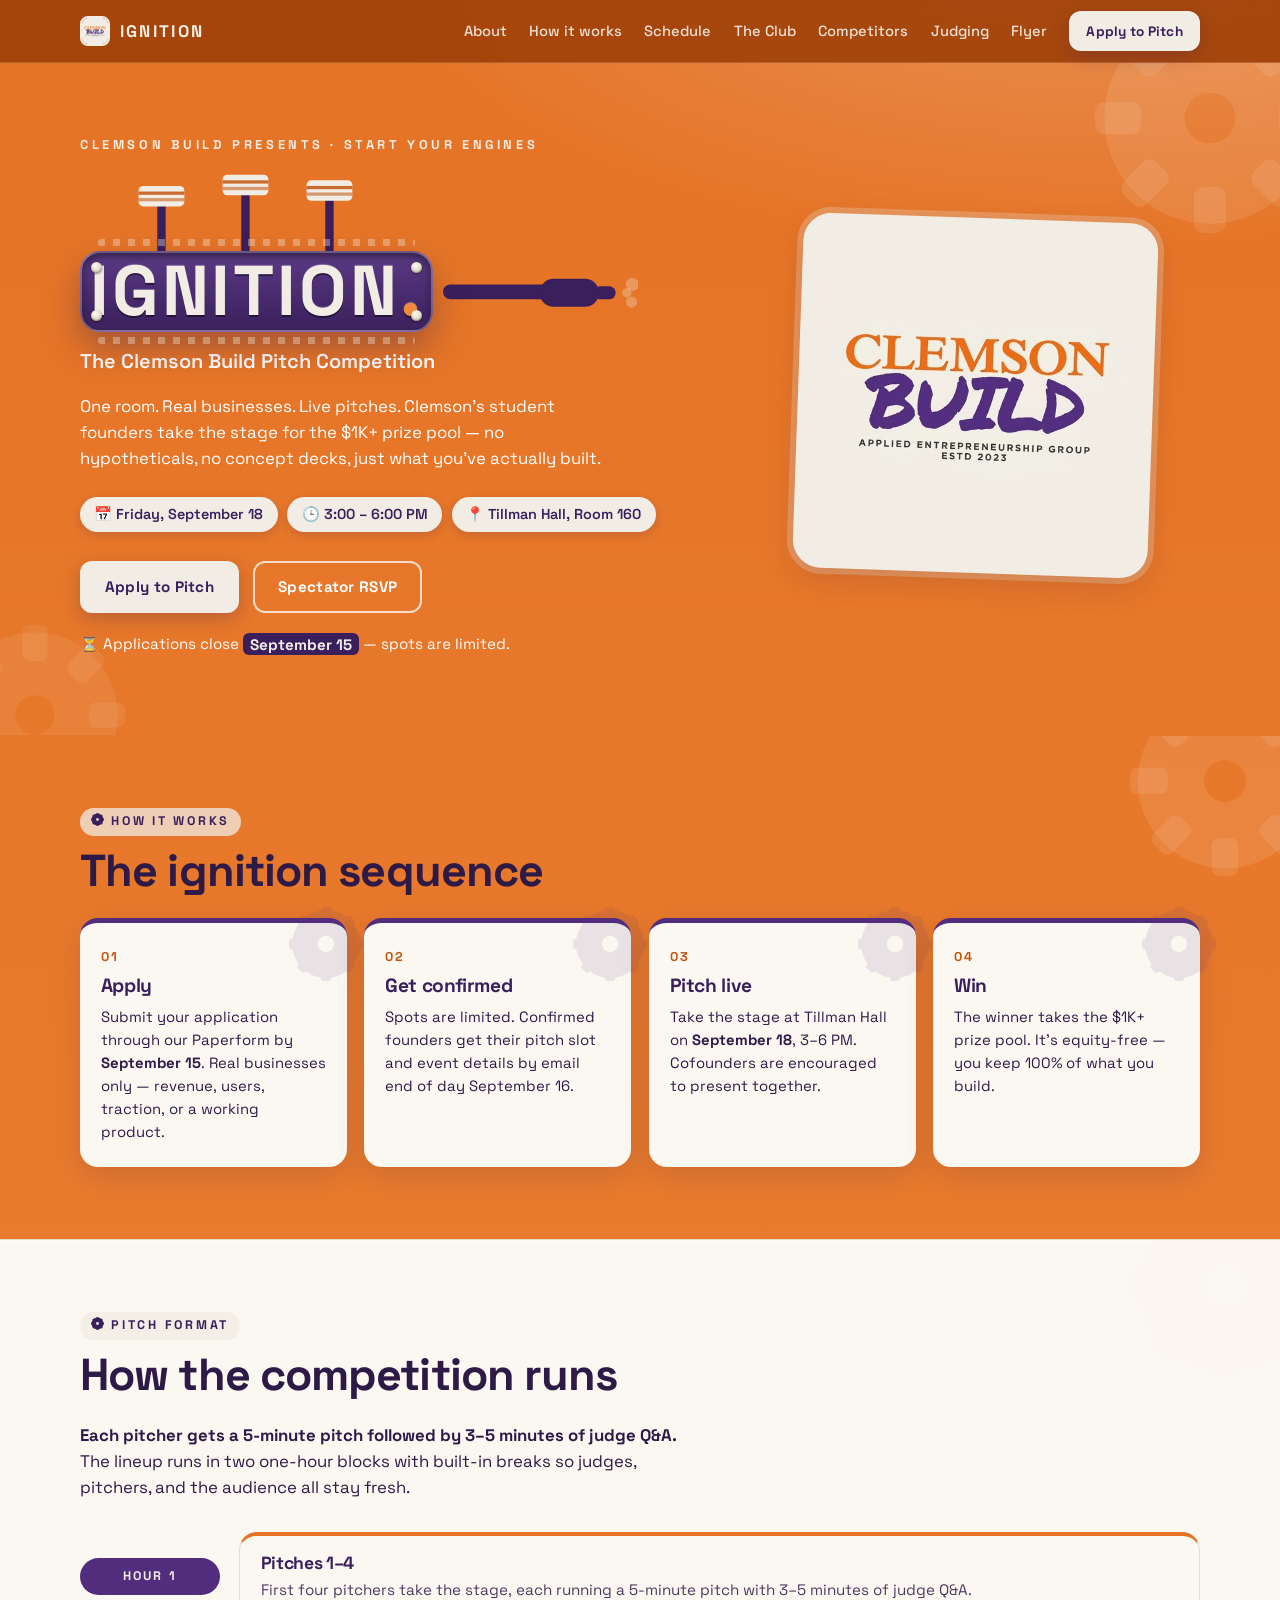
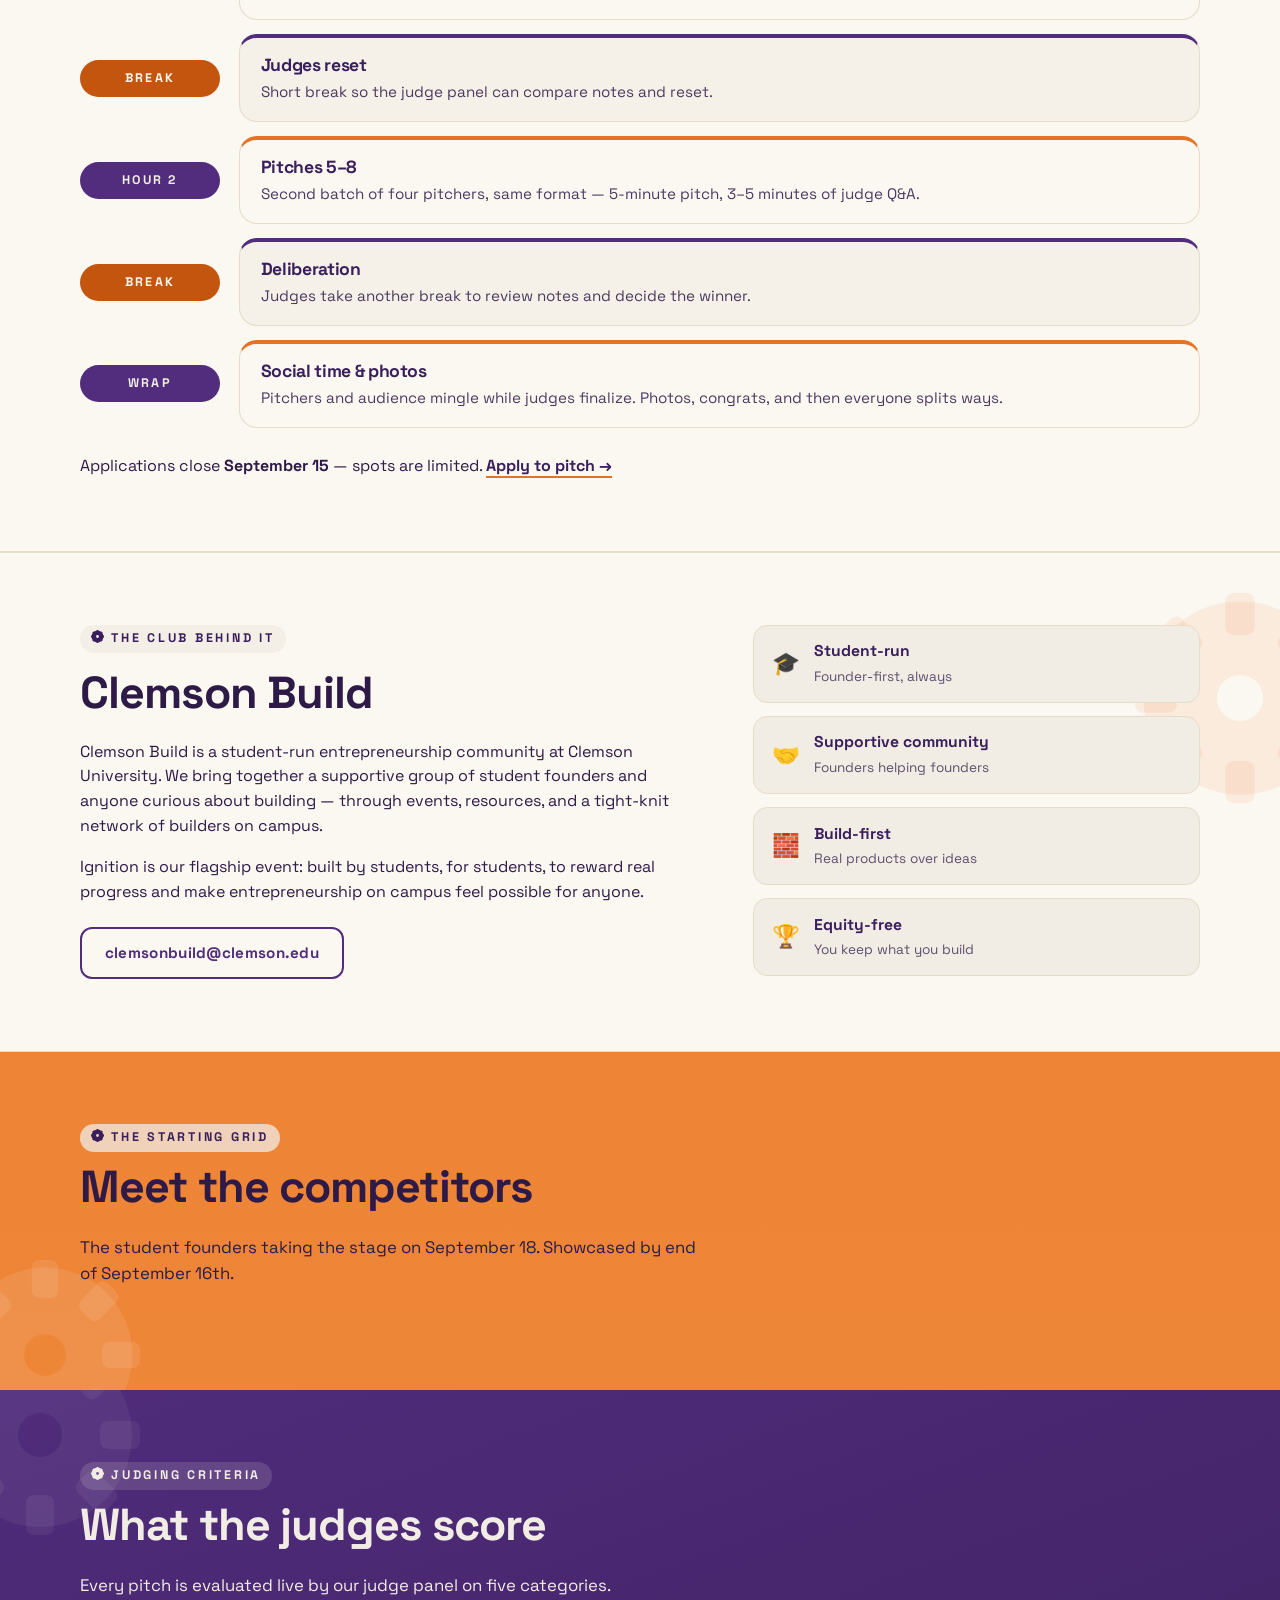
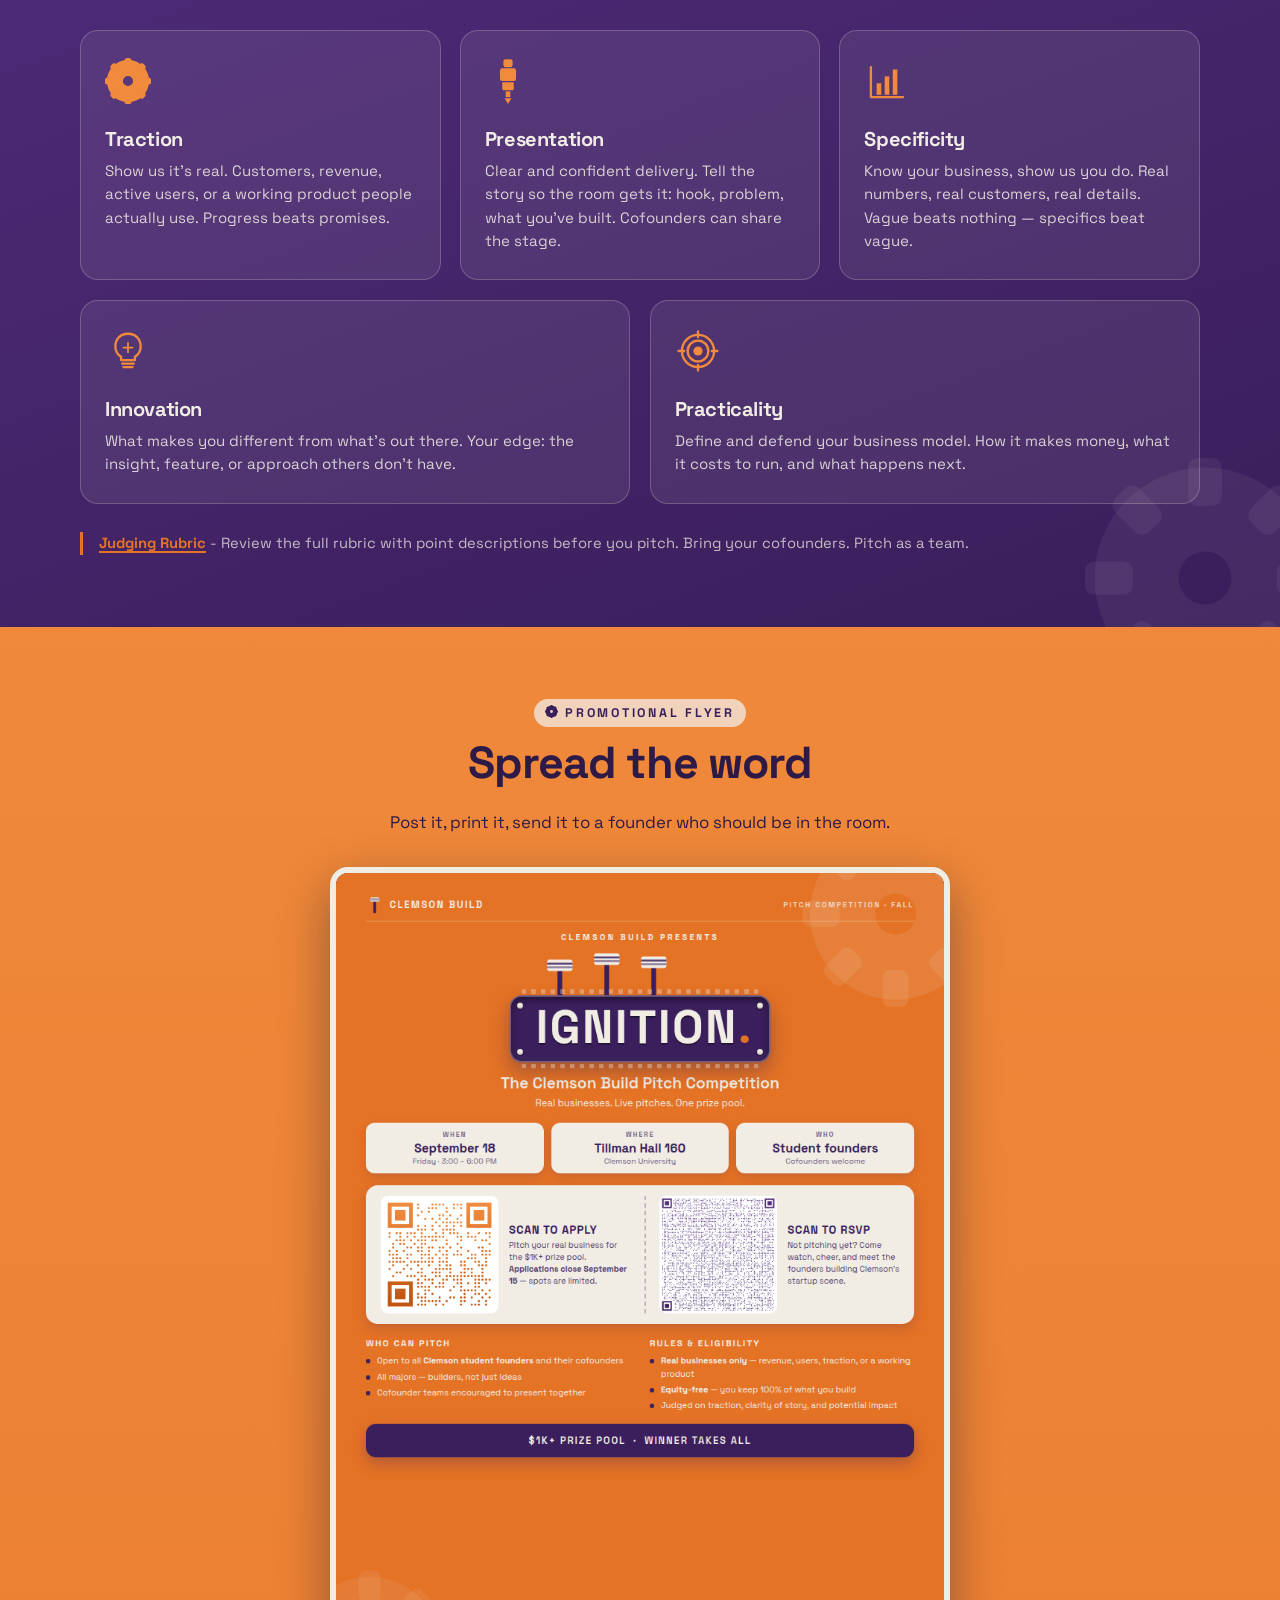
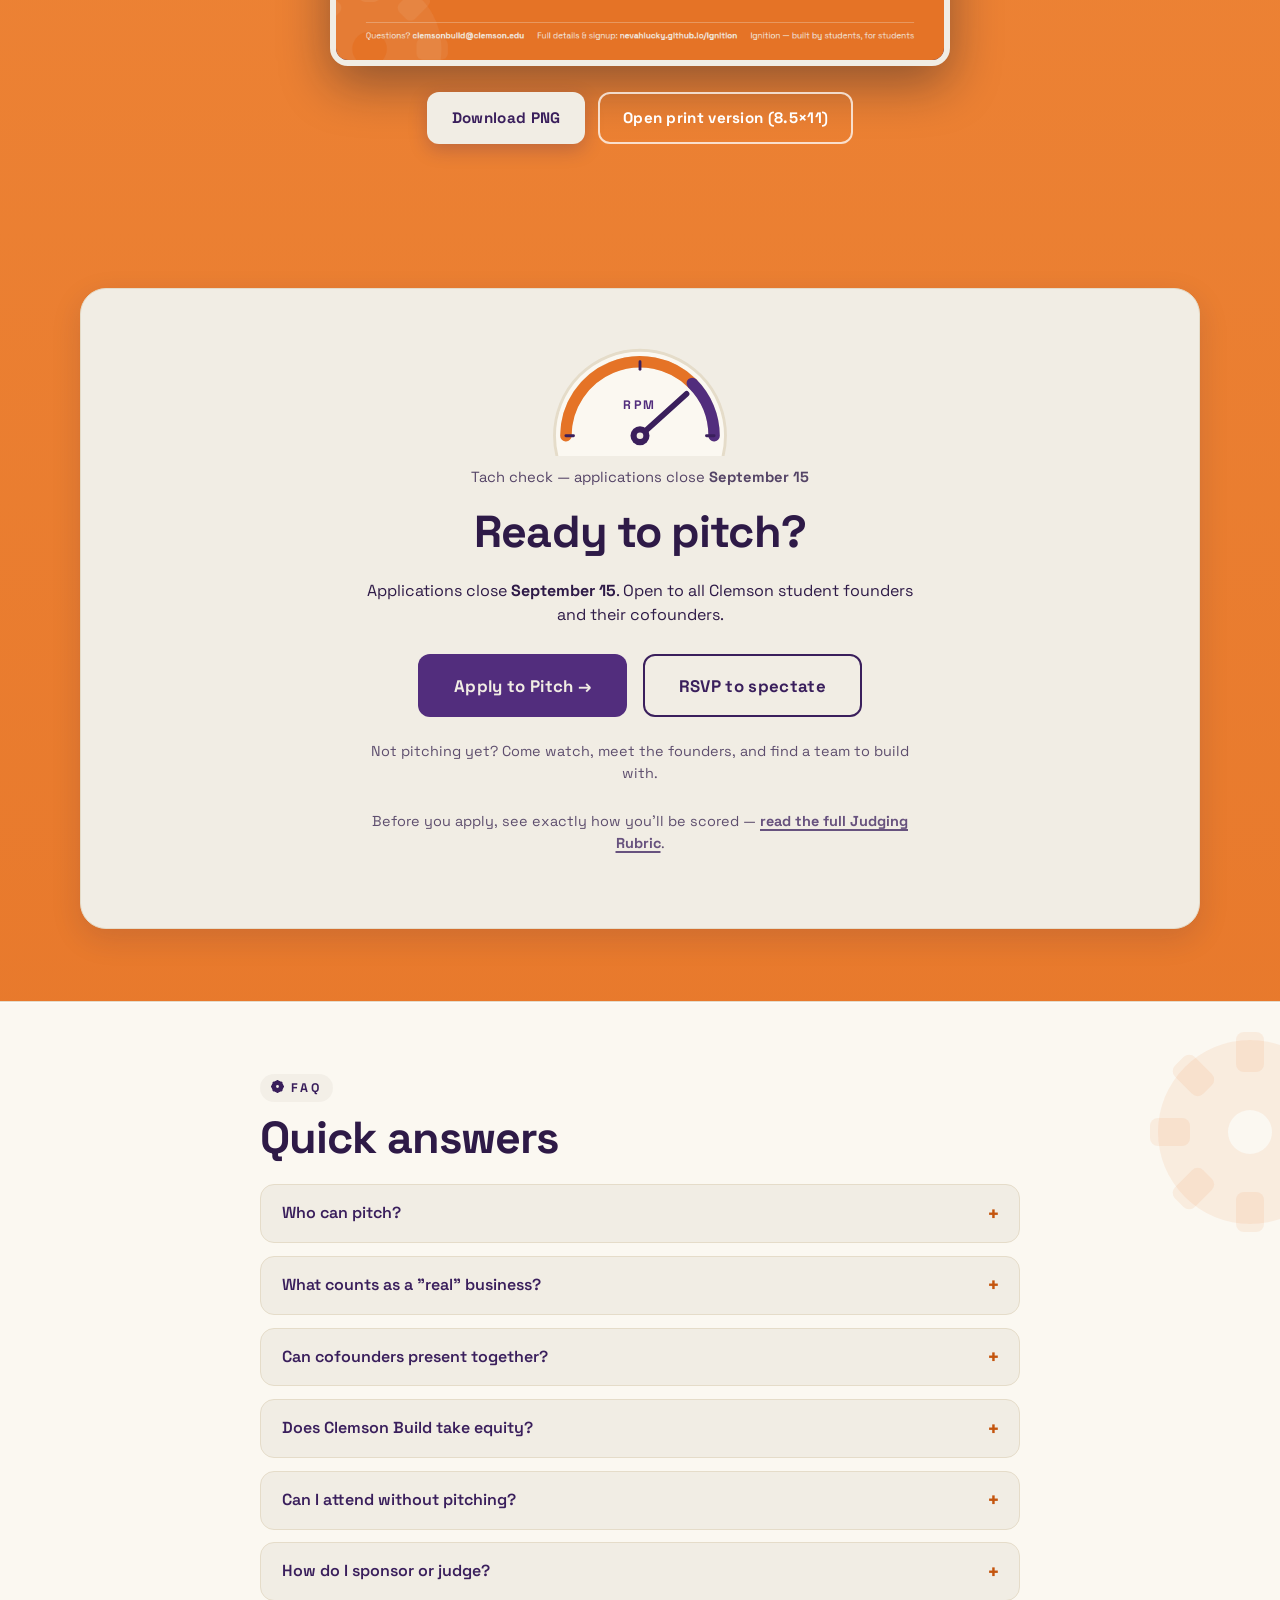
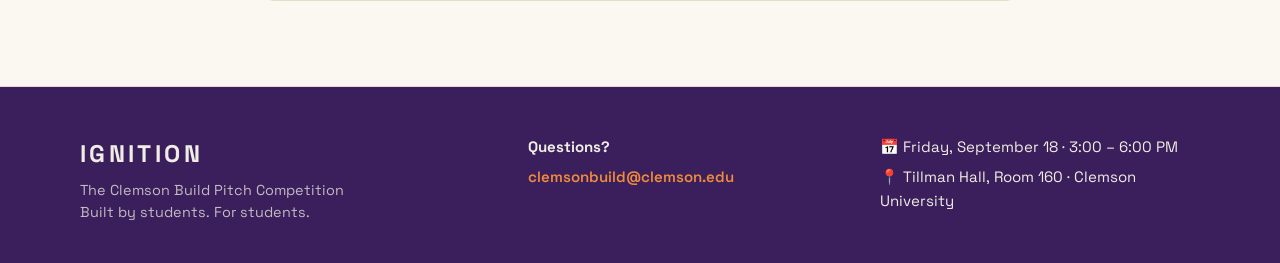
==== commit 713333f0: "Fix date & create email forward" ====
--- a/index.html
+++ b/index.html
@@ -156,7 +156,7 @@
 							concept decks, just what you've actually built.
 						</p>
 						<div class="hero-meta">
-							<span class="chip">📅 Thursday, September 18</span>
+							<span class="chip">📅 Friday, September 18</span>
 							<span class="chip">🕒 3:00 – 6:00 PM</span>
 							<span class="chip">📍 Tillman Hall, Room 160</span>
 						</div>
@@ -560,7 +560,7 @@
 					<p><a href="mailto:clemsonbuild@clemson.edu">clemsonbuild@clemson.edu</a></p>
 				</div>
 				<div class="footer-when">
-					<p>📅 Thursday, September 18 · 3:00 – 6:00 PM</p>
+					<p>📅 Friday, September 18 · 3:00 – 6:00 PM</p>
 					<p>📍 Tillman Hall, Room 160 · Clemson University</p>
 				</div>
 			</div>
--- a/styles.css
+++ b/styles.css
@@ -201,9 +201,12 @@
   list-style: none;
   counter-reset: schedule;
   display: grid;
-  gap: 1rem;
+  gap: 0.85rem;
   margin: 0 0 1.6rem;
   padding: 0;
+  /* Schedule rows are independent layout units — let the browser contain
+     them so a paint here doesn't invalidate the rest of the section. */
+  contain: layout style;
 }
 .schedule-row {
   display: grid;
@@ -226,7 +229,9 @@
   font-weight: 700;
   letter-spacing: 0.18em;
   text-transform: uppercase;
-  box-shadow: var(--shadow);
+  /* Promote to its own GPU layer so the pill compositing doesn't trigger
+     a full repaint of the row during scroll. */
+  will-change: transform;
 }
 .schedule-row.break .schedule-time {
   background: var(--orange-deep);
@@ -236,13 +241,16 @@
   background: var(--cream);
   border-radius: var(--radius);
   padding: 1.1rem 1.3rem;
-  box-shadow: var(--shadow);
+  /* Border (incl. a colored top accent) is much cheaper to paint than
+     box-shadow, so the cards keep their visual weight without the
+     scroll-jank cost of shadows. */
+  border: 1px solid var(--sand);
   border-top: 4px solid var(--orange);
-  position: relative;
+  contain: paint;
 }
 .schedule-row.break .schedule-card {
+  background: rgba(241, 237, 228, 0.55);
   border-top-color: var(--purple);
-  background: rgba(241, 237, 228, 0.55);
 }
 .schedule-card h3 {
   font-size: 1.1rem;
@@ -487,11 +495,17 @@
 .hero, .section { position: relative; overflow: hidden; }
 .hero > .container, .section > .container { position: relative; z-index: 1; }
 
-.deco { position: absolute; inset: 0; pointer-events: none; z-index: 0; }
+.deco { position: absolute; inset: 0; pointer-events: none; z-index: 0; contain: paint; }
 .gear {
   position: absolute;
   color: rgba(241, 237, 228, 0.11);
   animation: spin 30s linear infinite;
+  /* Defensive cap: every section sizes its gear explicitly (see
+     #how .g1 / #club .g1 / etc.). Without an explicit size the SVG
+     falls back to 100% of its .deco wrapper — a 1600+px spinning
+     animation that destroys scroll perf. */
+  max-width: 280px;
+  max-height: 280px;
 }
 @keyframes spin { to { transform: rotate(360deg); } }
 
@@ -501,6 +515,7 @@
 /* Make the #about (hero) link in the header scroll all the way to the top of the page */
 #about { scroll-margin-top: -120px; }
 #how .g1 { top: -50px; right: -40px; width: 190px; height: 190px; }
+#schedule .g1 { top: -50px; right: -40px; width: 190px; height: 190px; }
 #club .g1 { top: 40px; right: -65px; width: 210px; height: 210px; color: rgba(229, 115, 38, 0.10); }
 #competitors .g1 { bottom: -60px; left: -50px; width: 190px; height: 190px; }
 #judging .g1 { top: -55px; left: -60px; width: 200px; height: 200px; color: rgba(241, 237, 228, 0.06); }
